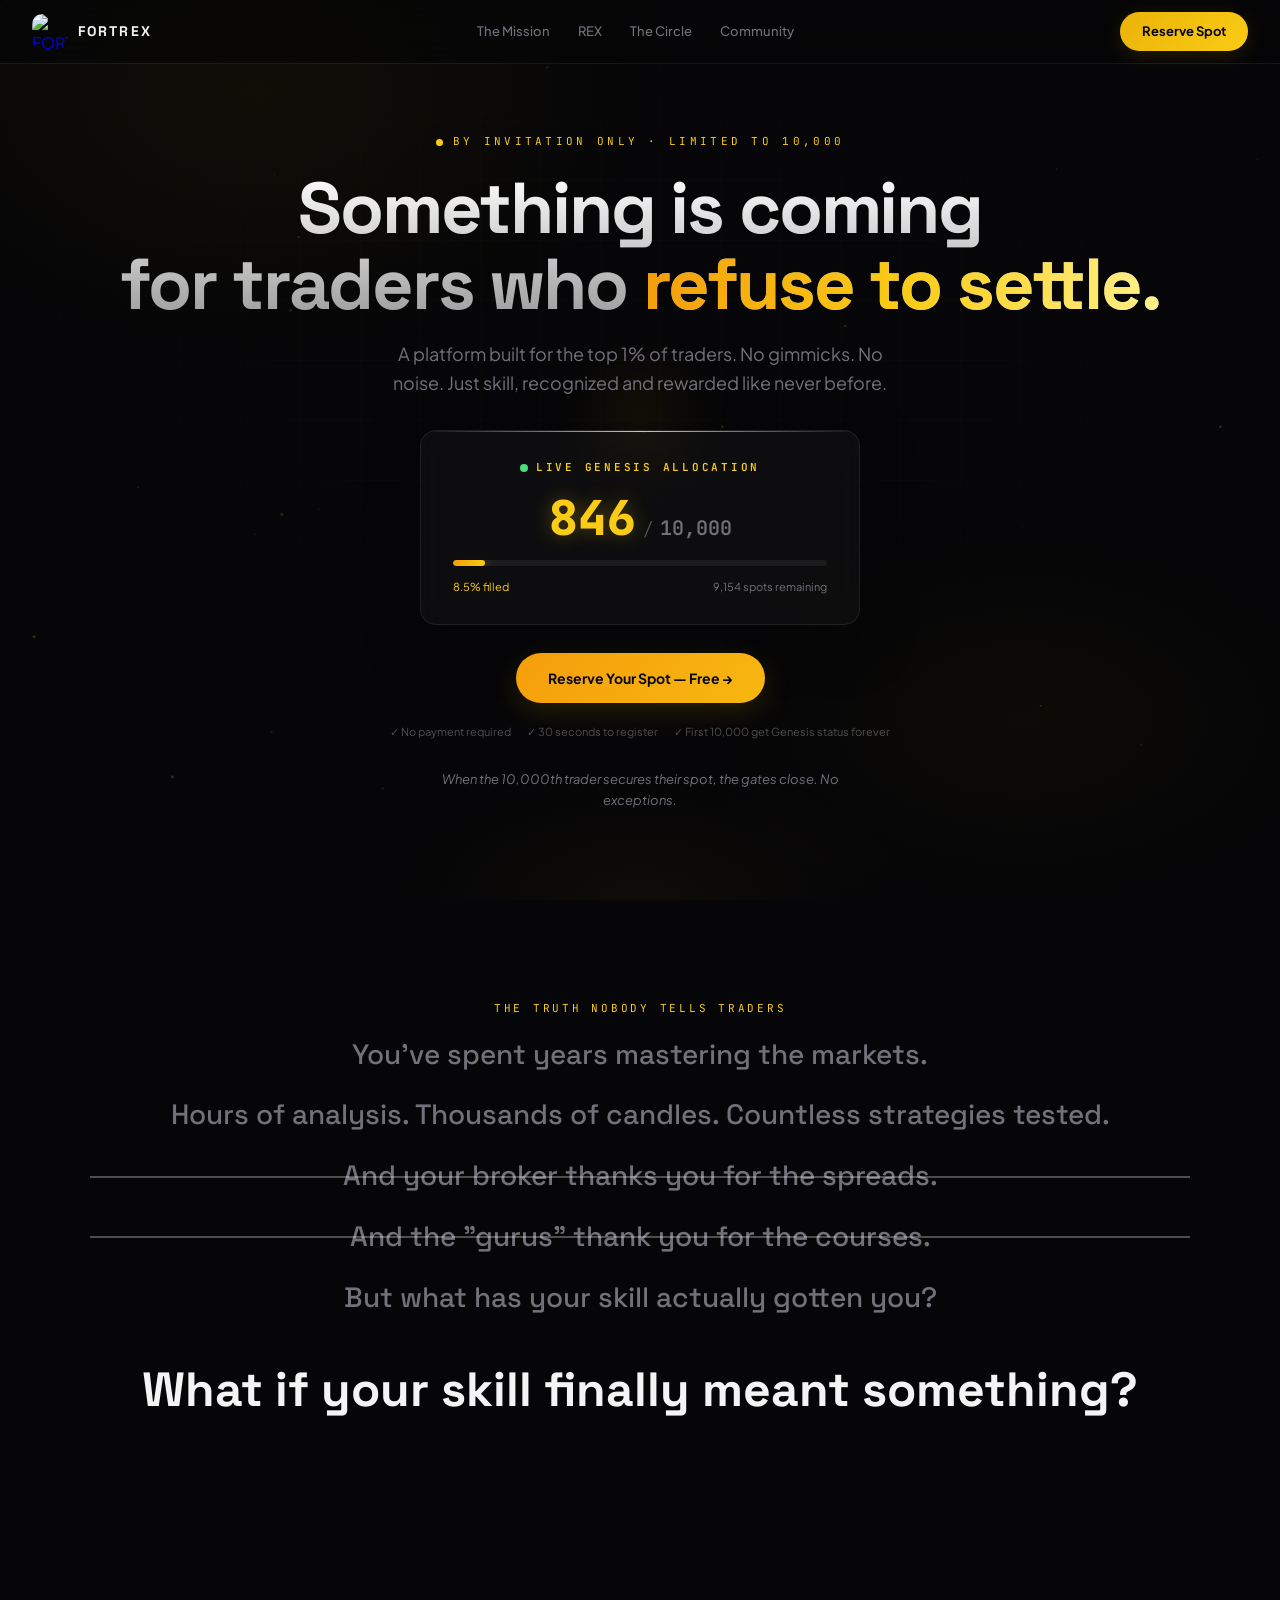
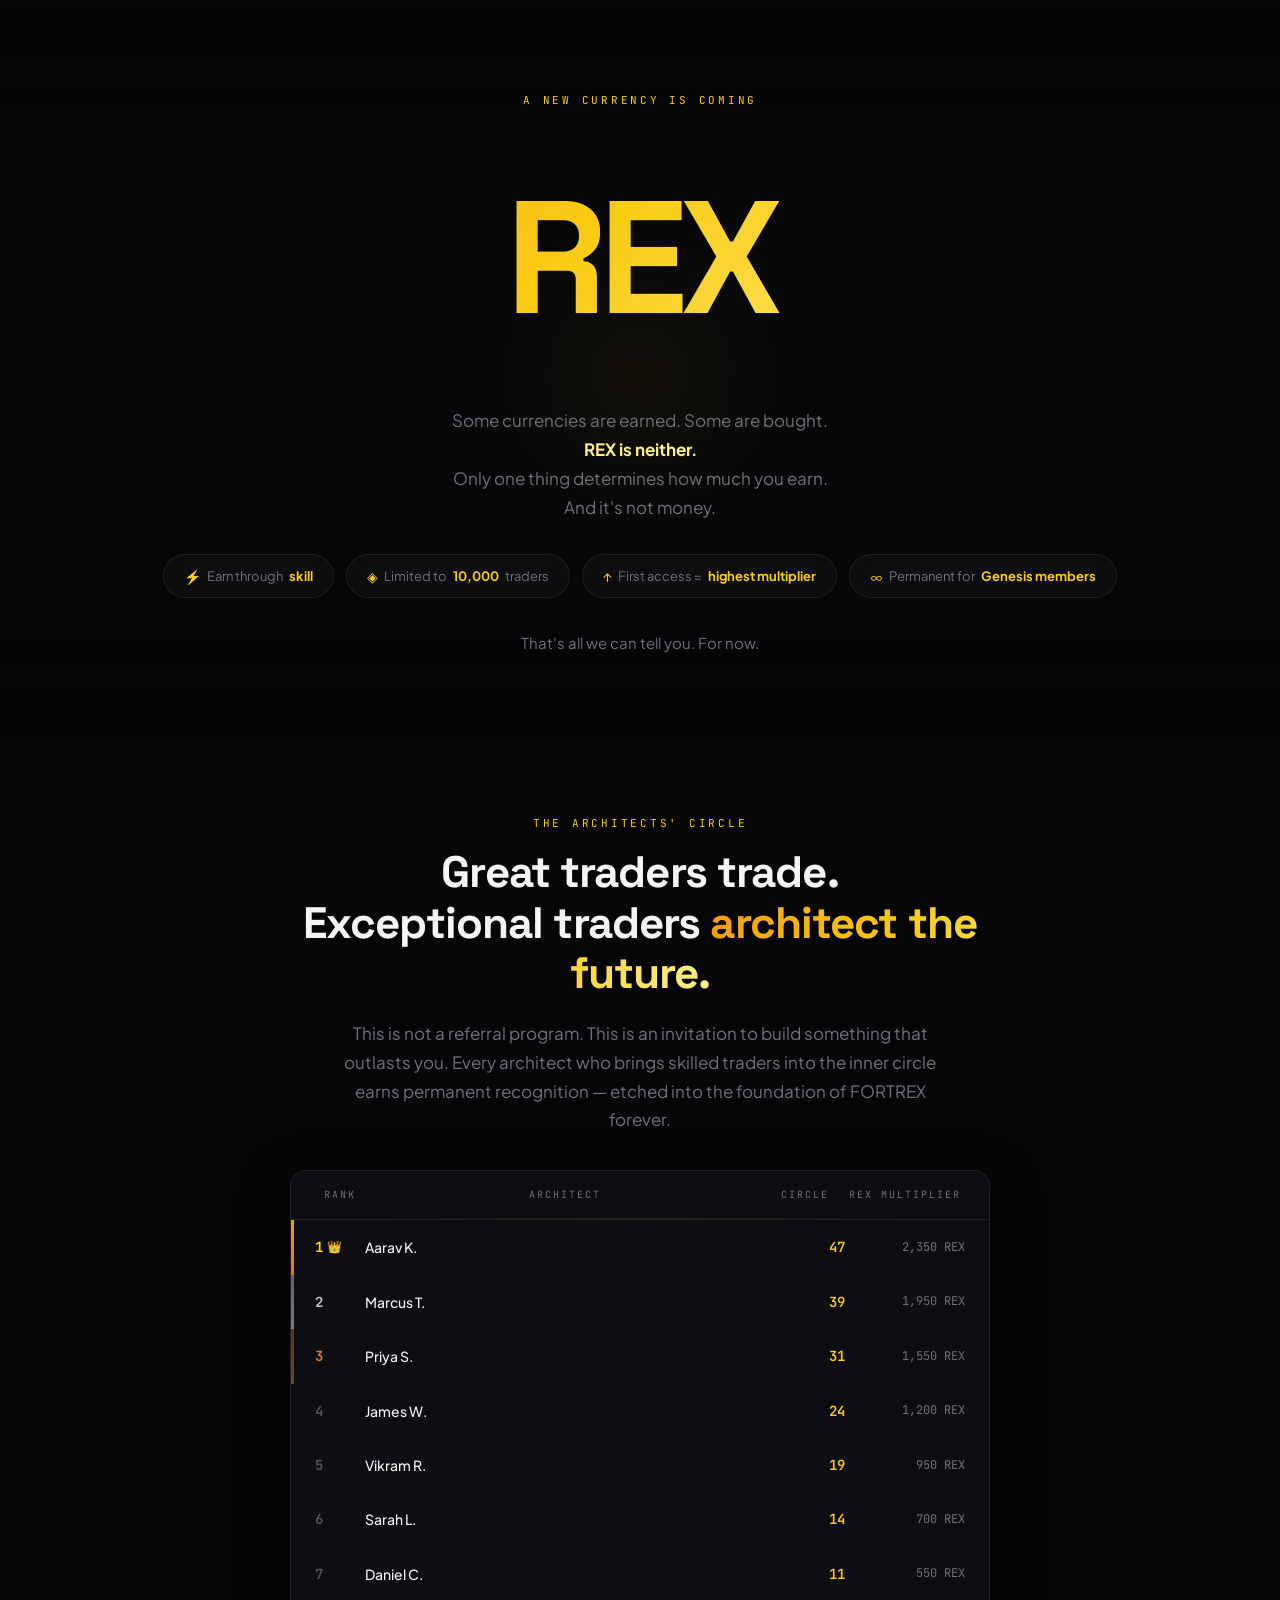
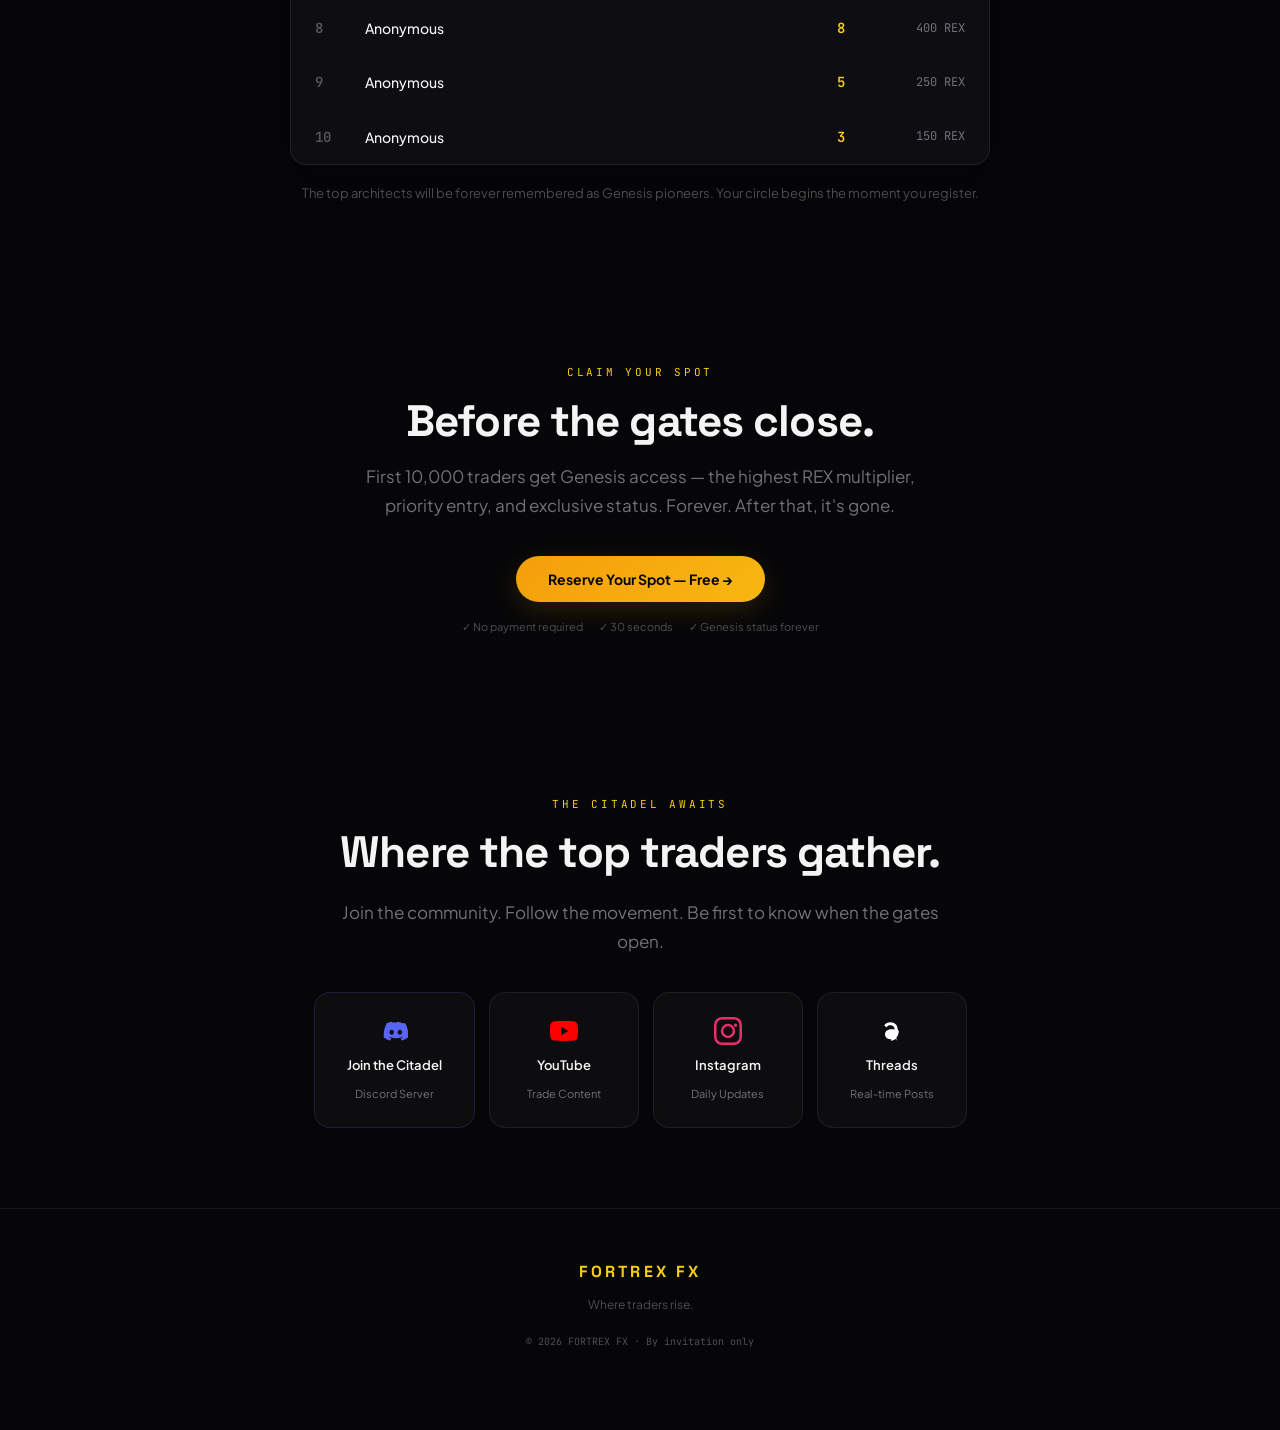
==== index.html @ 59781d53 "3-State Registration Modal: Entry → Verification → Genesis Pass STATE 1 — SEAMLESS ENTRY MODAL: - Gl" ====
<!DOCTYPE html>
<html lang="en">
<head>
<meta charset="UTF-8">
<meta name="viewport" content="width=device-width, initial-scale=1.0">
<title>FORTREX FX — Something is coming for traders.</title>
<meta name="description" content="Only the first 10,000 will enter. Reserve your spot before the gates close.">
<meta property="og:title" content="FORTREX FX — Where Traders Rise">
<meta property="og:description" content="Something is coming for traders who refuse to settle. Reserve your spot before the gates close.">
<meta property="og:type" content="website">
<meta name="robots" content="index, follow">
<link rel="icon" href="https://base44.app/api/apps/6a73016f9b626430a0d26f88/files/mp/public/6a73016f9b626430a0d26f88/78f5d4bc5_fortrex-icon-96.png">
<link rel="preconnect" href="https://fonts.googleapis.com">
<link rel="preconnect" href="https://fonts.gstatic.com" crossorigin>
<link href="https://fonts.googleapis.com/css2?family=Space+Grotesk:wght@400;500;600;700&family=Plus+Jakarta+Sans:wght@300;400;500;600;700;800&family=JetBrains+Mono:wght@400;500;700&display=swap" rel="stylesheet">
<link rel="stylesheet" href="https://cdn.jsdelivr.net/npm/intl-tel-input@23.8.6/build/css/intlTelInput.css">
<script src="https://cdn.tailwindcss.com"></script>
<script>
tailwind.config = {
  theme: {
    extend: {
      colors: {
        obsidian: { 950: '#060608', 900: '#09090B', 800: '#0C0C0F', 700: '#141418' },
        gold: { DEFAULT: '#EAB308', light: '#FACC15', deep: '#F59E0B', pale: '#FEF08A', dim: 'rgba(234,179,8,0.15)' },
        glass: { surface: 'rgba(255,255,255,0.03)', border: 'rgba(255,255,255,0.08)' },
        muted: { DEFAULT: '#71717A' },
      },
      fontFamily: {
        display: ['Space Grotesk', 'sans-serif'],
        body: ['Plus Jakarta Sans', 'sans-serif'],
        mono: ['JetBrains Mono', 'monospace'],
      },
      transitionTimingFunction: { 'spring': 'cubic-bezier(0.16, 1, 0.3, 1)' },
    }
  }
}
</script>
<link rel="stylesheet" href="css/style.css">
</head>
<body class="bg-obsidian-950 text-zinc-100 font-body antialiased overflow-x-hidden">

<!-- AMBIENT BACKGROUND -->
<div class="bg-mesh"></div>
<div class="bg-radial-glow"></div>
<canvas id="particle-canvas" class="particle-canvas"></canvas>

<!-- NAVIGATION -->
<nav class="nav-bar" id="nav">
  <a href="#top" class="nav-brand" id="logo-click">
    <div class="logo-flip"><div class="logo-flip-inner">
      <div class="logo-face logo-face-front"><img src="https://base44.app/api/apps/6a73016f9b626430a0d26f88/files/mp/public/6a73016f9b626430a0d26f88/78f5d4bc5_fortrex-icon-96.png" alt="FORTREX"></div>
      <div class="logo-face logo-face-back"><span>FX</span></div>
    </div></div>
    <span class="nav-brand-text">FORTREX</span>
    <div class="logo-click-glow" id="logo-click-glow"></div>
  </a>
  <div class="nav-links-wrap">
    <a href="#about" class="nav-link">The Mission</a>
    <a href="#rex" class="nav-link">REX</a>
    <a href="#leaderboard" class="nav-link">The Circle</a>
    <a href="#community" class="nav-link">Community</a>
  </div>
  <div class="nav-cta" id="nav-cta"><a href="javascript:void(0)" class="nav-cta-btn" id="nav-cta-btn" onclick="openRegModal()">Reserve Spot</a></div>
</nav>

<main id="top">

  <!-- HERO SECTION -->
  <section class="hero-section">
    <div class="hero-logo-glow"></div>
    <div class="hero-eyebrow"><span class="live-dot"></span> By Invitation Only · Limited to 10,000</div>
    <h1 class="hero-headline">Something is coming<br>for traders who <span class="gold-shimmer-text">refuse to settle.</span></h1>
    <p class="hero-sub">A platform built for the top 1% of traders. No gimmicks. No noise. Just skill, recognized and rewarded like never before.</p>

    <!-- LIVE REGISTRATION BOARD -->
    <div class="live-reg-board" id="live-reg-board">
      <div class="live-reg-header"><span class="live-reg-dot"></span><span class="live-reg-label">Live Genesis Allocation</span></div>
      <div class="live-reg-numbers">
        <span class="live-reg-count" id="live-reg-count">0</span>
        <span class="live-reg-divider">/</span>
        <span class="live-reg-total">10,000</span>
      </div>
      <div class="live-reg-bar-wrap"><div class="live-reg-bar" id="live-reg-bar" style="width:0%"></div></div>
      <div class="live-reg-meta">
        <span class="gold-text" id="live-reg-pct">0.0% filled</span>
        <span id="live-reg-spots">10,000 spots remaining</span>
      </div>
    </div>

    <!-- CTA ROWS -->
    <div class="hero-cta-row" id="hero-cta">
      <a href="javascript:void(0)" class="btn-gold-shimmer" id="hero-register-btn" onclick="openRegModal()">Reserve Your Spot — Free →</a>
    </div>
    <div class="hero-trust" id="hero-trust">
      <span>✓ No payment required</span>
      <span>✓ 30 seconds to register</span>
      <span>✓ First 10,000 get Genesis status forever</span>
    </div>

    <!-- REGISTERED STATE -->
    <div class="hero-registered" id="hero-registered" style="display:none;">
      <div class="genesis-badge">Genesis Member #<span id="hero-member-num">848</span> · LOCKED</div>
      <a href="profile.html" class="btn-gold-shimmer">View Your Profile →</a>
      <p class="hero-registered-text">We'll notify you when the gates open.</p>
    </div>

    <p class="hero-gate-notice">When the 10,000th trader secures their spot, the gates close. No exceptions.</p>
  </section>

  <!-- THE MISSION -->
  <section class="question-section" id="about">
    <div class="container">
      <div class="section-label reveal">The Truth Nobody Tells Traders</div>
      <p class="question-line" data-delay="0">You've spent years mastering the markets.</p>
      <p class="question-line" data-delay="200">Hours of analysis. Thousands of candles. Countless strategies tested.</p>
      <p class="question-line strike" data-delay="400">And your broker thanks you for the spreads.</p>
      <p class="question-line strike" data-delay="600">And the "gurus" thank you for the courses.</p>
      <p class="question-line" data-delay="800">But what has your skill actually gotten you?</p>
      <p class="question-final reveal" data-delay="1000">What if your skill finally meant something?</p>
      <p class="question-regret reveal" data-delay="1200">Every trader who came late to something big<br>wished they were first. Don't be late this time.</p>
    </div>
  </section>

  <!-- REX CURRENCY REVEAL -->
  <section class="rex-section" id="rex">
    <div class="rex-dust-container" id="rex-dust"></div>
    <div class="rex-aura"></div>
    <div class="container">
      <div class="section-label reveal">A New Currency is Coming</div>
      <div class="rex-glyph-wrap"><div class="rex-glyph reveal" id="rex-text">REX</div></div>
      <p class="section-text reveal" style="margin:0 auto 32px;text-align:center;">
        Some currencies are earned. Some are bought.<br>
        <strong style="color:var(--gold-pale);">REX is neither.</strong><br>
        Only one thing determines how much you earn.<br>
        And it's not money.
      </p>
      <div class="reveal rex-pills-anim" style="margin-top:24px" id="rex-pills">
        <span class="rex-pill"><span class="rex-pill-icon">⚡</span> Earn through <strong>skill</strong></span>
        <span class="rex-pill"><span class="rex-pill-icon">◈</span> Limited to <strong>10,000</strong> traders</span>
        <span class="rex-pill"><span class="rex-pill-icon">↑</span> First access = <strong>highest multiplier</strong></span>
        <span class="rex-pill"><span class="rex-pill-icon">∞</span> Permanent for <strong>Genesis members</strong></span>
      </div>
      <p class="section-text reveal" style="margin:32px auto 0;text-align:center;font-size:15px;">That's all we can tell you. For now.</p>
    </div>
  </section>

  <!-- ARCHITECTS' CIRCLE LEADERBOARD -->
  <section class="leaderboard-section" id="leaderboard">
    <div class="container">
      <div class="section-label reveal">The Architects' Circle</div>
      <h2 class="section-heading reveal" style="margin:0 auto 20px;text-align:center;">
        Great traders trade.<br>Exceptional traders <span class="gold-shimmer-text">architect the future.</span>
      </h2>
      <p class="section-text reveal" style="margin:0 auto;text-align:center;">
        This is not a referral program. This is an invitation to build something that outlasts you.
        Every architect who brings skilled traders into the inner circle earns permanent recognition —
        etched into the foundation of FORTREX forever.
      </p>

      <div class="leaderboard reveal">
        <div class="leaderboard-header">
          <span>Rank</span><span>Architect</span><span>Circle</span><span class="col-reward">REX Multiplier</span>
        </div>
        <div id="leaderboard-rows"></div>
      </div>

      <p class="leaderboard-note reveal">
        The top architects will be forever remembered as Genesis pioneers.
        Your circle begins the moment you register.
      </p>
    </div>
  </section>

  <!-- REGISTRATION -->
  <section class="register-section" id="register">
    <div class="container">
      <div class="section-label reveal">Claim Your Spot</div>
      <h2 class="section-heading reveal" style="margin:0 auto 16px;text-align:center;">Before the gates close.</h2>
      <p class="section-text reveal" style="margin:0 auto;text-align:center;">
        First 10,000 traders get Genesis access — the highest REX multiplier, priority entry, and exclusive status. Forever. After that, it's gone.
      </p>
      <div class="reveal" style="text-align:center;margin-top:36px">
        <button class="btn-gold-shimmer" onclick="openRegModal()" style="border:none;font-family:inherit;cursor:pointer">Reserve Your Spot — Free →</button>
        <p class="hero-trust" style="margin-top:16px"><span>✓ No payment required</span><span>✓ 30 seconds</span><span>✓ Genesis status forever</span></p>
      </div>

      <!-- HIDDEN FORM (for modal submission) -->
      <div style="display:none" id="register-card">
        <form id="register-form">
          <div style="position:absolute;left:-9999px;top:-9999px;width:1px;height:1px;overflow:hidden" aria-hidden="true">
            <label>Website (leave empty)</label><input type="text" name="website" tabindex="-1" autocomplete="off" value="">
          </div>
          <input type="text" id="name" name="name" placeholder="Your name">
          <input type="email" id="email" name="email" placeholder="you@example.com">
          <input type="tel" id="phone" name="phone" placeholder="Mobile number">
          <div class="form-error" id="form-error"></div>
          <button type="submit" class="btn-submit" id="submit-btn">Reserve My Spot →</button>
        </form>
      </div>

      <!-- SUCCESS → COMMUNITY -->
      <div class="register-card community-card reveal" id="success-card" style="display:none;">
        <div class="success-glow-burst"></div>
        <div class="success-check"><svg viewBox="0 0 52 52" width="52" height="52"><circle cx="26" cy="26" r="24" fill="none" stroke="#FACC15" stroke-width="2" class="success-circle-anim"/><path d="M16 26 L23 33 L37 18" fill="none" stroke="#FACC15" stroke-width="3" stroke-linecap="round" stroke-linejoin="round" class="success-check-anim"/></svg></div>
        <h3 style="text-align:center">You're in. Welcome to Genesis.</h3>
        <p style="text-align:center">Your spot is secured. You're now part of the first 10,000.<br>The gates will open soon.</p>
        <div class="community-welcome">
          <div class="community-welcome-glow"></div>
          <div class="community-welcome-text">Stay connected. The movement is just beginning.</div>
          <div class="community-welcome-sub">Join our inner circle. Be the first to know when the gates open.</div>
          <div class="community-social-grid">
            <a href="https://discord.gg/propchampions" target="_blank" class="community-social-card discord-anim" style="--delay:0">
              <div class="community-social-icon"><svg viewBox="0 0 24 24" width="24" height="24" fill="none"><path d="M19.27 5.33C17.94 4.71 16.5 4.26 15 4a.09.09 0 0 0-.07.03c-.18.25-.34.52-.46.79a13.1 13.1 0 0 0-3.94 0c-.12-.27-.28-.54-.46-.79a.09.09 0 0 0-.07-.03c-1.5.26-2.94.71-4.27 1.33a.08.08 0 0 0-.04.03C3.58 9.48 2.97 13.5 3.27 17.48a.1.1 0 0 0 .04.07c1.8 1.32 3.54 2.12 5.25 2.65a.09.09 0 0 0 .1-.03c.4-.55.76-1.13 1.07-1.74a.08.08 0 0 0-.05-.12c-.57-.22-1.11-.48-1.64-.79a.08.08 0 0 1-.01-.13l.33-.26a.08.08 0 0 1 .08-.01c3.44 1.57 7.15 1.57 10.55 0a.08.08 0 0 1 .08.01l.33.26a.08.08 0 0 1-.01.13c-.53.31-1.07.57-1.64.79a.08.08 0 0 0-.04.12c.32.61.68 1.19 1.07 1.74a.09.09 0 0 0 .1.03c1.72-.53 3.46-1.33 5.26-2.65a.1.1 0 0 0 .04-.07c.36-4.61-.59-8.6-2.52-12.12a.07.07 0 0 0-.04-.03zM10.02 15.12c-1.04 0-1.9-.95-1.9-2.12s.84-2.12 1.9-2.12c1.07 0 1.92.96 1.9 2.12 0 1.17-.84 2.12-1.9 2.12zm7.02 0c-1.04 0-1.9-.95-1.9-2.12s.84-2.12 1.9-2.12c1.07 0 1.92.96 1.9 2.12 0 1.17-.83 2.12-1.9 2.12z" fill="#5865F2"/></svg></div>
              <div class="community-social-name">Join the Citadel</div>
              <div class="community-social-desc">Discord Server</div>
              <div class="community-social-arrow">→</div>
            </a>
            <a href="https://youtube.com" target="_blank" class="community-social-card yt-anim" style="--delay:1">
              <div class="community-social-icon"><svg viewBox="0 0 24 24" width="24" height="24" fill="none"><path d="M23.5 6.2a3 3 0 0 0-2.1-2.1C19.5 3.5 12 3.5 12 3.5s-7.5 0-9.4.6a3 3 0 0 0-2.1 2.1A31 31 0 0 0 0 12a31 31 0 0 0 .5 5.8 3 3 0 0 0 2.1 2.1c1.9.6 9.4.6 9.4.6s7.5 0 9.4-.6a3 3 0 0 0 2.1-2.1A31 31 0 0 0 24 12a31 31 0 0 0-.5-5.8zM9.6 15.6V8.4l6.2 3.6-6.2 3.6z" fill="#FF0000"/></svg></div>
              <div class="community-social-name">YouTube</div>
              <div class="community-social-desc">Trade Content</div>
              <div class="community-social-arrow">→</div>
            </a>
            <a href="https://instagram.com" target="_blank" class="community-social-card insta-anim" style="--delay:2">
              <div class="community-social-icon"><svg viewBox="0 0 24 24" width="24" height="24" fill="none"><path d="M12 2.16c3.2 0 3.58.01 4.85.07 1.17.05 1.8.25 2.23.41.56.22.96.48 1.38.9.42.42.68.82.9 1.38.16.42.36 1.06.41 2.23.06 1.27.07 1.65.07 4.85s-.01 3.58-.07 4.85c-.05 1.17-.25 1.8-.41 2.23-.22.56-.48.96-.9 1.38-.42.42-.82.68-1.38.9-.42.16-1.06.36-2.23.41-1.27.06-1.65.07-4.85.07s-3.58-.01-4.85-.07c-1.17-.05-1.8-.25-2.23-.41a3.7 3.7 0 0 1-1.38-.9 3.7 3.7 0 0 1-.9-1.38c-.16-.42-.36-1.06-.41-2.23-.06-1.27-.07-1.65-.07-4.85s.01-3.58.07-4.85c.05-1.17.25-1.8.41-2.23.22-.56.48-.96.9-1.38.42-.42.82-.68 1.38-.9.42-.16 1.06-.36 2.23-.41 1.27-.06 1.65-.07 4.85-.07M12 0C8.74 0 8.33.01 7.05.07 5.78.13 4.9.33 4.14.63c-.79.31-1.46.72-2.13 1.39C1.34 2.69.93 3.36.63 4.14.33 4.9.13 5.78.07 7.05.01 8.33 0 8.74 0 12s.01 3.67.07 4.95c.06 1.27.26 2.15.56 2.91.31.79.72 1.46 1.39 2.13.67.67 1.34 1.08 2.13 1.39.76.3 1.64.5 2.91.56C8.33 23.99 8.74 24 12 24s3.67-.01 4.95-.07c1.27-.06 2.15-.26 2.91-.56.79-.31 1.46-.72 2.13-1.39.67-.67 1.08-1.34 1.39-2.13.3-.76.5-1.64.56-2.91.06-1.28.07-1.69.07-4.95s-.01-3.67-.07-4.95c-.06-1.27-.26-2.15-.56-2.91-.31-.79-.72-1.46-1.39-2.13C21.31 1.34 20.64.93 19.86.63c-.76-.3-1.64-.5-2.91-.56C15.67.01 15.26 0 12 0zm0 5.84A6.16 6.16 0 1 0 18.16 12 6.16 6.16 0 0 0 12 5.84zm0 10.16A4 4 0 1 1 16 12a4 4 0 0 1-4 4zm6.41-10.41a1.44 1.44 0 1 0 1.44 1.44 1.44 1.44 0 0 0-1.44-1.44z" fill="#E1306C"/></svg></div>
              <div class="community-social-name">Instagram</div>
              <div class="community-social-desc">Daily Updates</div>
              <div class="community-social-arrow">→</div>
            </a>
            <a href="https://threads.net" target="_blank" class="community-social-card threads-anim" style="--delay:3">
              <div class="community-social-icon"><svg viewBox="0 0 24 24" width="24" height="24" fill="none"><path d="M17.3 11.2c-.1-.05-.2-.1-.3-.14-.2-4.2-2.5-6.6-6.4-6.6-2.3 0-4.1 1-5.3 2.8l2.1 1.5c.9-1.3 2.1-1.6 3.2-1.6 1.3 0 2.3.5 3 1.4.4.6.6 1.3.7 2.2-.9-.2-1.8-.3-2.9-.3-3.4 0-5.5 2-5.4 4.5.1 1.3.7 2.4 1.7 3.2 1 .7 2.2 1.1 3.5 1 .1.7.1 1.2.1 1.2s2.5-.3 4-2c.3 2 .3 2 .3 2s.4-1 .2-2.8c1.1-1.3 1.9-3.1 2-5.4z" fill="#fff"/></svg></div>
              <div class="community-social-name">Threads</div>
              <div class="community-social-desc">Real-time Posts</div>
              <div class="community-social-arrow">→</div>
            </a>
          </div>
          <a href="profile.html" class="btn-ghost" style="margin-top:24px;display:inline-flex">Explore Your Profile →</a>
        </div>
      </div>

      <!-- ALREADY REGISTERED -->
      <div class="register-card reveal" id="already-registered" style="display:none;">
        <div class="already-icon">✓</div>
        <h3 style="text-align:center">You're already in.</h3>
        <p style="text-align:center">You're Genesis Member #<span id="already-member-num">848</span>.<br>Your spot is secured. The gates will open soon.</p>
        <div class="community-welcome" style="margin-top:24px">
          <div class="community-welcome-text">Stay connected. You're part of the inner circle now.</div>
          <div class="community-social-grid" style="margin-top:16px">
            <a href="https://discord.gg/propchampions" target="_blank" class="community-social-card discord-anim" style="--delay:0"><div class="community-social-name">Join the Citadel</div><div class="community-social-arrow">→</div></a>
            <a href="https://youtube.com" target="_blank" class="community-social-card yt-anim" style="--delay:1"><div class="community-social-name">YouTube</div><div class="community-social-arrow">→</div></a>
            <a href="https://instagram.com" target="_blank" class="community-social-card insta-anim" style="--delay:2"><div class="community-social-name">Instagram</div><div class="community-social-arrow">→</div></a>
          </div>
        </div>
        <a href="profile.html" class="btn-gold-shimmer" style="margin-top:24px">View Your Profile →</a>
      </div>
    </div>
  </section>

  <!-- CITADEL COMMUNITY -->
  <section class="community-section" id="community">
    <div class="container">
      <div class="section-label reveal">The Citadel Awaits</div>
      <h2 class="section-heading reveal" style="margin:0 auto 20px;text-align:center">Where the top traders gather.</h2>
      <p class="section-text reveal" style="margin:0 auto;text-align:center">Join the community. Follow the movement. Be first to know when the gates open.</p>
      <div class="social-row reveal">
        <a href="https://discord.gg/propchampions" target="_blank" class="social-card discord-card">
          <svg viewBox="0 0 24 24" fill="none" width="28" height="28"><path d="M19.27 5.33C17.94 4.71 16.5 4.26 15 4a.09.09 0 0 0-.07.03c-.18.25-.34.52-.46.79a13.1 13.1 0 0 0-3.94 0c-.12-.27-.28-.54-.46-.79a.09.09 0 0 0-.07-.03c-1.5.26-2.94.71-4.27 1.33a.08.08 0 0 0-.04.03C3.58 9.48 2.97 13.5 3.27 17.48a.1.1 0 0 0 .04.07c1.8 1.32 3.54 2.12 5.25 2.65a.09.09 0 0 0 .1-.03c.4-.55.76-1.13 1.07-1.74a.08.08 0 0 0-.05-.12c-.57-.22-1.11-.48-1.64-.79a.08.08 0 0 1-.01-.13l.33-.26a.08.08 0 0 1 .08-.01c3.44 1.57 7.15 1.57 10.55 0a.08.08 0 0 1 .08.01l.33.26a.08.08 0 0 1-.01.13c-.53.31-1.07.57-1.64.79a.08.08 0 0 0-.04.12c.32.61.68 1.19 1.07 1.74a.09.09 0 0 0 .1.03c1.72-.53 3.46-1.33 5.26-2.65a.1.1 0 0 0 .04-.07c.36-4.61-.59-8.6-2.52-12.12a.07.07 0 0 0-.04-.03zM10.02 15.12c-1.04 0-1.9-.95-1.9-2.12s.84-2.12 1.9-2.12c1.07 0 1.92.96 1.9 2.12 0 1.17-.84 2.12-1.9 2.12zm7.02 0c-1.04 0-1.9-.95-1.9-2.12s.84-2.12 1.9-2.12c1.07 0 1.92.96 1.9 2.12 0 1.17-.83 2.12-1.9 2.12z" fill="#5865F2"/></svg>
          <span>Join the Citadel</span><small>Discord Server</small>
        </a>
        <a href="https://youtube.com" target="_blank" class="social-card yt-card">
          <svg viewBox="0 0 24 24" fill="none" width="28" height="28"><path d="M23.5 6.2a3 3 0 0 0-2.1-2.1C19.5 3.5 12 3.5 12 3.5s-7.5 0-9.4.6a3 3 0 0 0-2.1 2.1A31 31 0 0 0 0 12a31 31 0 0 0 .5 5.8 3 3 0 0 0 2.1 2.1c1.9.6 9.4.6 9.4.6s7.5 0 9.4-.6a3 3 0 0 0 2.1-2.1A31 31 0 0 0 24 12a31 31 0 0 0-.5-5.8zM9.6 15.6V8.4l6.2 3.6-6.2 3.6z" fill="#FF0000"/></svg>
          <span>YouTube</span><small>Trade Content</small>
        </a>
        <a href="https://instagram.com" target="_blank" class="social-card insta-card">
          <svg viewBox="0 0 24 24" fill="none" width="28" height="28"><path d="M12 2.16c3.2 0 3.58.01 4.85.07 1.17.05 1.8.25 2.23.41.56.22.96.48 1.38.9.42.42.68.82.9 1.38.16.42.36 1.06.41 2.23.06 1.27.07 1.65.07 4.85s-.01 3.58-.07 4.85c-.05 1.17-.25 1.8-.41 2.23-.22.56-.48.96-.9 1.38-.42.42-.82.68-1.38.9-.42.16-1.06.36-2.23.41-1.27.06-1.65.07-4.85.07s-3.58-.01-4.85-.07c-1.17-.05-1.8-.25-2.23-.41a3.7 3.7 0 0 1-1.38-.9 3.7 3.7 0 0 1-.9-1.38c-.16-.42-.36-1.06-.41-2.23-.06-1.27-.07-1.65-.07-4.85s.01-3.58.07-4.85c.05-1.17.25-1.8.41-2.23.22-.56.48-.96.9-1.38.42-.42.82-.68 1.38-.9.42-.16 1.06-.36 2.23-.41 1.27-.06 1.65-.07 4.85-.07M12 0C8.74 0 8.33.01 7.05.07 5.78.13 4.9.33 4.14.63c-.79.31-1.46.72-2.13 1.39C1.34 2.69.93 3.36.63 4.14.33 4.9.13 5.78.07 7.05.01 8.33 0 8.74 0 12s.01 3.67.07 4.95c.06 1.27.26 2.15.56 2.91.31.79.72 1.46 1.39 2.13.67.67 1.34 1.08 2.13 1.39.76.3 1.64.5 2.91.56C8.33 23.99 8.74 24 12 24s3.67-.01 4.95-.07c1.27-.06 2.15-.26 2.91-.56.79-.31 1.46-.72 2.13-1.39.67-.67 1.08-1.34 1.39-2.13.3-.76.5-1.64.56-2.91.06-1.28.07-1.69.07-4.95s-.01-3.67-.07-4.95c-.06-1.27-.26-2.15-.56-2.91-.31-.79-.72-1.46-1.39-2.13C21.31 1.34 20.64.93 19.86.63c-.76-.3-1.64-.5-2.91-.56C15.67.01 15.26 0 12 0zm0 5.84A6.16 6.16 0 1 0 18.16 12 6.16 6.16 0 0 0 12 5.84zm0 10.16A4 4 0 1 1 16 12a4 4 0 0 1-4 4zm6.41-10.41a1.44 1.44 0 1 0 1.44 1.44 1.44 1.44 0 0 0-1.44-1.44z" fill="#E1306C"/></svg>
          <span>Instagram</span><small>Daily Updates</small>
        </a>
        <a href="https://threads.net" target="_blank" class="social-card threads-card">
          <svg viewBox="0 0 24 24" fill="none" width="28" height="28"><path d="M17.3 11.2c-.1-.05-.2-.1-.3-.14-.2-4.2-2.5-6.6-6.4-6.6-2.3 0-4.1 1-5.3 2.8l2.1 1.5c.9-1.3 2.1-1.6 3.2-1.6 1.3 0 2.3.5 3 1.4.4.6.6 1.3.7 2.2-.9-.2-1.8-.3-2.9-.3-3.4 0-5.5 2-5.4 4.5.1 1.3.7 2.4 1.7 3.2 1 .7 2.2 1.1 3.5 1 .1.7.1 1.2.1 1.2s2.5-.3 4-2c.3 2 .3 2 .3 2s.4-1 .2-2.8c1.1-1.3 1.9-3.1 2-5.4z" fill="#fff"/></svg>
          <span>Threads</span><small>Real-time Posts</small>
        </a>
      </div>
    </div>
  </section>

<!-- REGISTRATION MODAL — 3-State Flow -->
<div class="reg-modal-overlay" id="reg-modal">
  <div class="reg-modal-backdrop" onclick="closeRegModal()"></div>
  <div class="reg-modal-container">

    <!-- STATE 1: SEAMLESS ENTRY -->
    <div class="reg-modal-state active" id="reg-state-entry">
      <button class="reg-modal-close" onclick="closeRegModal()">✕</button>
      <div class="reg-modal-glow"></div>
      <div class="reg-allocation-badge">
        <span class="reg-allocation-dot"></span>
        <span class="reg-allocation-text">Genesis Allocation Live</span>
        <span class="reg-allocation-spots" id="modal-spots-remaining">9,153 spots remaining</span>
      </div>
      <div class="reg-modal-brand">
        <div class="logo-flip" style="width:48px;height:48px"><div class="logo-flip-inner">
          <div class="logo-face logo-face-front"><img src="https://base44.app/api/apps/6a73016f9b626430a0d26f88/files/mp/public/6a73016f9b626430a0d26f88/78f5d4bc5_fortrex-icon-96.png" alt="FORTREX"></div>
          <div class="logo-face logo-face-back"><span>FX</span></div>
        </div></div>
        <span class="reg-modal-brand-text">FORTREX FX</span>
      </div>
      <h2 class="reg-modal-title">Reserve Your Genesis Spot</h2>
      <p class="reg-modal-sub">You're 30 seconds away from permanent Genesis status. No payment. No commitment.</p>
      <div class="reg-modal-form">
        <div class="reg-input-group">
          <label>Full Name</label>
          <input type="text" id="modal-name" placeholder="Your name" autocomplete="name">
        </div>
        <div class="reg-input-group">
          <label>Email Address</label>
          <input type="email" id="modal-email" placeholder="you@example.com" autocomplete="email">
        </div>
        <div class="reg-input-group">
          <label>Phone Number</label>
          <input type="tel" id="modal-phone" placeholder="Mobile number" autocomplete="tel">
        </div>
        <div class="reg-form-error" id="modal-form-error"></div>
        <button class="btn-gold-shimmer reg-submit-btn" id="modal-submit-btn" onclick="submitRegModal(event)">
          <span>Claim My Genesis Spot →</span>
        </button>
        <div class="reg-form-trust">🔒 Your data is safe. We never spam. Unsubscribe anytime.</div>
      </div>
    </div>

    <!-- STATE 2: SMART VERIFICATION -->
    <div class="reg-modal-state" id="reg-state-verify">
      <div class="reg-verify-spinner">
        <div class="reg-spinner-ring"></div>
        <div class="reg-spinner-ring reg-spinner-ring-2"></div>
        <div class="reg-spinner-core"></div>
      </div>
      <div class="reg-verify-terminal" id="verify-terminal">
        <div class="reg-terminal-line" data-delay="0"><span class="reg-terminal-check">✓</span> Verifying spot in pool<span class="reg-terminal-dots">...</span></div>
        <div class="reg-terminal-line" data-delay="300"><span class="reg-terminal-check">✓</span> Assigning Genesis Member ID<span class="reg-terminal-dots">...</span></div>
        <div class="reg-terminal-line" data-delay="600"><span class="reg-terminal-check">✓</span> Multiplier locked<span class="reg-terminal-dots">...</span></div>
      </div>
    </div>

    <!-- STATE 3: GENESIS PASS REVEAL -->
    <div class="reg-modal-state" id="reg-state-pass">
      <button class="reg-modal-close" onclick="closeRegModal()">✕</button>
      <div class="reg-pass-glow-burst"></div>

      <!-- HOLOGRAPHIC PASS -->
      <div class="genesis-pass">
        <div class="genesis-pass-shimmer"></div>
        <div class="genesis-pass-header">
          <div class="genesis-pass-brand">
            <div class="logo-flip" style="width:32px;height:32px"><div class="logo-flip-inner">
              <div class="logo-face logo-face-front"><img src="https://base44.app/api/apps/6a73016f9b626430a0d26f88/files/mp/public/6a73016f9b626430a0d26f88/78f5d4bc5_fortrex-icon-96.png" alt="FORTREX"></div>
            </div></div>
            <span>FORTREX FX</span>
          </div>
          <div class="genesis-pass-type">GENESIS PASS</div>
        </div>
        <div class="genesis-pass-body">
          <div class="genesis-pass-id">
            <div class="genesis-pass-id-label">MEMBER ID</div>
            <div class="genesis-pass-id-value" id="pass-member-id">#0000848</div>
          </div>
          <div class="genesis-pass-status">
            <div class="genesis-pass-status-icon">✓</div>
            <div class="genesis-pass-status-text">
              <div class="genesis-pass-status-main">VERIFIED & LOCKED</div>
              <div class="genesis-pass-status-sub">Genesis allocation secured</div>
            </div>
          </div>
          <div class="genesis-pass-multiplier">
            <div class="genesis-pass-mult-label">REX MULTIPLIER</div>
            <div class="genesis-pass-mult-value">1.25<span>x</span></div>
            <div class="genesis-pass-mult-tier">Genesis Tier · Early Access</div>
          </div>
        </div>
        <div class="genesis-pass-footer">
          <div class="genesis-pass-footer-item"><span class="genesis-pass-footer-label">JOINED</span><span class="genesis-pass-footer-value" id="pass-joined-date">AUG 2026</span></div>
          <div class="genesis-pass-footer-item"><span class="genesis-pass-footer-label">STATUS</span><span class="genesis-pass-footer-value gold-text">PERMANENT</span></div>
        </div>
      </div>

      <!-- VIRAL GROWTH ENGINE -->
      <div class="reg-pass-viral">
        <div class="reg-viral-title">⚡ Boost Your Multiplier</div>
        <div class="reg-viral-desc">Invite traders to upgrade your tier. Every architect who joins your circle increases your REX earnings at launch.</div>
        <div class="reg-referral-row">
          <input type="text" class="reg-referral-input" id="pass-referral-link" readonly>
          <button class="reg-copy-btn" id="pass-copy-btn" onclick="copyReferralLink()">Copy Link</button>
        </div>
        <div class="reg-viral-actions">
          <a href="#" class="reg-share-btn reg-share-x" id="pass-share-x" target="_blank">
            <svg viewBox="0 0 24 24" width="16" height="16" fill="currentColor"><path d="M18.244 2.25h3.308l-7.227 8.26 8.502 11.24H16.17l-5.214-6.817L4.99 21.75H1.68l7.73-8.835L1.254 2.25H8.08l4.713 6.231zm-1.161 17.52h1.833L7.084 4.126H5.117z"/></svg>
            Share to X
          </a>
          <a href="https://discord.gg/propchampions" target="_blank" class="reg-share-btn reg-share-discord">
            <svg viewBox="0 0 24 24" width="16" height="16" fill="none"><path d="M19.27 5.33C17.94 4.71 16.5 4.26 15 4a.09.09 0 0 0-.07.03c-.18.25-.34.52-.46.79a13.1 13.1 0 0 0-3.94 0c-.12-.27-.28-.54-.46-.79a.09.09 0 0 0-.07-.03c-1.5.26-2.94.71-4.27 1.33a.08.08 0 0 0-.04.03C3.58 9.48 2.97 13.5 3.27 17.48a.1.1 0 0 0 .04.07c1.8 1.32 3.54 2.12 5.25 2.65a.09.09 0 0 0 .1-.03c.4-.55.76-1.13 1.07-1.74a.08.08 0 0 0-.05-.12c-.57-.22-1.11-.48-1.64-.79a.08.08 0 0 1-.01-.13l.33-.26a.08.08 0 0 1 .08-.01c3.44 1.57 7.15 1.57 10.55 0a.08.08 0 0 1 .08.01l.33.26a.08.08 0 0 1-.01.13c-.53.31-1.07.57-1.64.79a.08.08 0 0 0-.04.12c.32.61.68 1.19 1.07 1.74a.09.09 0 0 0 .1.03c1.72-.53 3.46-1.33 5.26-2.65a.1.1 0 0 0 .04-.07c.36-4.61-.59-8.6-2.52-12.12a.07.07 0 0 0-.04-.03zM10.02 15.12c-1.04 0-1.9-.95-1.9-2.12s.84-2.12 1.9-2.12c1.07 0 1.92.96 1.9 2.12 0 1.17-.84 2.12-1.9 2.12zm7.02 0c-1.04 0-1.9-.95-1.9-2.12s.84-2.12 1.9-2.12c1.07 0 1.92.96 1.9 2.12 0 1.17-.83 2.12-1.9 2.12z" fill="#5865F2"/></svg>
            Enter the Citadel
          </a>
        </div>
      </div>
    </div>

  </div>
</div>
</main>

<!-- STICKY MOBILE CTA -->
<div class="sticky-cta" id="sticky-cta">
  <div class="sticky-cta-info"><span class="sticky-spots" id="sticky-spots">10,000 spots left</span></div>
  <a href="javascript:void(0)" class="btn-gold-shimmer sticky-btn" id="sticky-btn" onclick="openRegModal()">Reserve Spot →</a>
</div>

<!-- FOOTER -->
<footer>
  <div class="footer-logo">FORTREX FX</div>
  <div class="footer-tagline">Where traders rise.</div>
  <div class="footer-copy">© 2026 FORTREX FX · By invitation only</div>
</footer>

<script src="https://cdn.jsdelivr.net/npm/intl-tel-input@23.8.6/build/js/intlTelInput.min.js"></script>
<script src="js/main.js"></script>
</body>
</html>
---- css/style.css ----
/* ===== FORTREX FX — WEB3 MASTERPIECE ===== */
:root {
  --obsidian-950:#060608; --obsidian-900:#09090B; --obsidian-800:#0C0C0F; --obsidian-700:#141418;
  --gold:#EAB308; --gold-light:#FACC15; --gold-deep:#F59E0B; --gold-pale:#FEF08A;
  --gold-dim:rgba(234,179,8,0.15); --gold-glow:rgba(234,179,8,0.25);
  --text:#F4F4F5; --text-muted:#71717A; --text-dim:rgba(244,244,245,0.3);
  --glass-surface:rgba(255,255,255,0.03); --glass-border:rgba(255,255,255,0.08);
  --glass-hover:rgba(255,255,255,0.05);
  --card-bg:rgba(12,12,15,0.7);
  --radius:16px; --max-width:1100px;
  --spring:cubic-bezier(0.16,1,0.3,1);
}
*{margin:0;padding:0;box-sizing:border-box}
html{scroll-behavior:smooth}
body{background:var(--obsidian-950);color:var(--text);font-family:'Plus Jakarta Sans',sans-serif;overflow-x:hidden;line-height:1.6;-webkit-font-smoothing:antialiased}

/* AMBIENT BACKGROUND */
.bg-mesh{position:fixed;inset:0;pointer-events:none;z-index:0;background-image:linear-gradient(rgba(234,179,8,0.02) 1px,transparent 1px),linear-gradient(90deg,rgba(234,179,8,0.02) 1px,transparent 1px);background-size:60px 60px;mask-image:radial-gradient(ellipse 80% 60% at 50% 40%,black 30%,transparent 80%);-webkit-mask-image:radial-gradient(ellipse 80% 60% at 50% 40%,black 30%,transparent 80%)}
.bg-radial-glow{position:fixed;inset:0;pointer-events:none;z-index:0;background:radial-gradient(ellipse 600px 400px at 20% 10%,rgba(234,179,8,0.05),transparent 70%),radial-gradient(ellipse 500px 300px at 80% 80%,rgba(234,179,8,0.03),transparent 70%),radial-gradient(ellipse 400px 200px at 50% 100%,rgba(245,158,11,0.04),transparent 70%)}
.particle-canvas{position:fixed;inset:0;pointer-events:none;z-index:1;opacity:0.5}

/* NAV */
.nav-bar{position:fixed;top:0;left:0;right:0;height:64px;z-index:1000;display:flex;align-items:center;justify-content:space-between;padding:0 32px;background:rgba(6,6,8,0.6);backdrop-filter:blur(20px);-webkit-backdrop-filter:blur(20px);border-bottom:1px solid var(--glass-border);transition:background 0.3s var(--spring)}
.nav-bar.scrolled{background:rgba(6,6,8,0.85)}
.nav-brand{display:flex;align-items:center;text-decoration:none;position:relative;gap:10px}
.logo-flip{perspective:600px;width:36px;height:36px;cursor:pointer}
.logo-flip-inner{width:100%;height:100%;position:relative;transform-style:preserve-3d;transition:transform 0.8s var(--spring);animation:logo-auto-flip 6s ease-in-out infinite}
.logo-flip:hover .logo-flip-inner{animation:none;transform:rotateY(180deg)}
@keyframes logo-auto-flip{0%,35%{transform:rotateY(0)}50%{transform:rotateY(180deg)}85%,100%{transform:rotateY(180deg)}}
.logo-face{position:absolute;inset:0;backface-visibility:hidden;-webkit-backface-visibility:hidden;border-radius:10px;display:flex;align-items:center;justify-content:center;overflow:hidden}
.logo-face img{width:100%;height:100%;object-fit:contain}
.logo-face-back{transform:rotateY(180deg);background:linear-gradient(135deg,var(--obsidian-800),var(--obsidian-700));border:1px solid var(--gold-dim);border-radius:10px}
.logo-face-back span{font-family:'Space Grotesk',sans-serif;font-size:14px;font-weight:700;color:var(--gold)}
.nav-brand-text{font-family:'Space Grotesk',sans-serif;font-size:14px;font-weight:700;letter-spacing:0.15em;color:var(--text);text-transform:uppercase}
.nav-links-wrap{display:flex;gap:28px}
.nav-link{color:var(--text-muted);text-decoration:none;font-size:13px;font-weight:500;transition:color 0.25s var(--spring)}
.nav-link:hover{color:var(--gold-light)}
.nav-cta-btn{background:linear-gradient(135deg,var(--gold),var(--gold-light));color:var(--obsidian-950);padding:9px 22px;border-radius:100px;font-size:13px;font-weight:700;text-decoration:none;transition:all 0.3s var(--spring);box-shadow:0 4px 20px var(--gold-dim);display:inline-flex;align-items:center;gap:6px}
.nav-cta-btn:hover{transform:translateY(-1px);box-shadow:0 6px 30px var(--gold-glow)}
.nav-cta-btn.discord-mode{background:rgba(88,101,242,0.15);color:#8181ff;border:1px solid rgba(88,101,242,0.3);box-shadow:0 4px 20px rgba(88,101,242,0.15)}
.nav-cta-btn.discord-mode:hover{background:rgba(88,101,242,0.25);box-shadow:0 6px 30px rgba(88,101,242,0.3)}

/* LOGO CLICK GLOW */
.logo-click-glow{position:absolute;inset:-20px;border-radius:50%;pointer-events:none;opacity:0}
.logo-click-glow.active{animation:logo-burst 1.2s ease-out forwards}
@keyframes logo-burst{0%{opacity:0;transform:scale(0.5);box-shadow:0 0 0 0 var(--gold-glow)}30%{opacity:1;transform:scale(1.2);box-shadow:0 0 40px 20px var(--gold-glow),0 0 80px 40px rgba(234,179,8,0.2)}100%{opacity:0;transform:scale(2);box-shadow:0 0 0 0 rgba(234,179,8,0)}}
.logo-click-glow.active::before{content:'';position:absolute;inset:0;border-radius:50%;border:2px solid var(--gold-light);animation:logo-ring 1.2s ease-out forwards}
@keyframes logo-ring{0%{transform:scale(0.3);opacity:1}100%{transform:scale(3);opacity:0}}

main{position:relative;z-index:2;padding-top:64px}
section{padding:80px 32px;position:relative}
.container{max-width:var(--max-width);margin:0 auto}

/* HERO */
.hero-section{min-height:calc(100vh - 64px);display:flex;flex-direction:column;align-items:center;justify-content:center;text-align:center;padding:60px 32px 80px}
.hero-logo-glow{position:absolute;top:30%;left:50%;transform:translateX(-50%);width:200px;height:200px;border-radius:50%;background:radial-gradient(circle,rgba(234,179,8,0.06),transparent 60%);pointer-events:none;animation:logo-glow-pulse 4s ease-in-out infinite;z-index:0}
@keyframes logo-glow-pulse{0%,100%{opacity:0.4;transform:translateX(-50%) scale(1)}50%{opacity:0.8;transform:translateX(-50%) scale(1.3)}}
.hero-eyebrow{font-family:'JetBrains Mono',monospace;font-size:11px;letter-spacing:0.3em;color:var(--gold-light);text-transform:uppercase;margin-bottom:20px;display:flex;align-items:center;gap:10px;position:relative;z-index:2}
.hero-headline{font-family:'Space Grotesk',sans-serif;font-size:clamp(36px,6vw,72px);font-weight:700;line-height:1.05;letter-spacing:-0.03em;margin-bottom:18px;background:linear-gradient(180deg,#FFFFFF 0%,rgba(255,255,255,0.6) 100%);-webkit-background-clip:text;-webkit-text-fill-color:transparent;background-clip:text;position:relative;z-index:2}
.gold-shimmer-text{background:linear-gradient(90deg,var(--gold-deep),var(--gold-light),var(--gold-pale),var(--gold-light),var(--gold-deep));background-size:200% auto;-webkit-background-clip:text;-webkit-text-fill-color:transparent;background-clip:text;animation:gold-shimmer 4s linear infinite}
@keyframes gold-shimmer{0%{background-position:0% center}100%{background-position:200% center}}
.hero-sub{font-size:clamp(14px,1.6vw,18px);color:var(--text-muted);max-width:500px;margin:0 auto 32px;line-height:1.6;position:relative;z-index:2}

/* LIVE REGISTRATION BOARD */
.live-reg-board{background:var(--glass-surface);border:1px solid var(--glass-border);border-radius:16px;padding:28px 32px;max-width:440px;width:100%;margin:0 auto 28px;backdrop-filter:blur(16px);-webkit-backdrop-filter:blur(16px);box-shadow:0 16px 50px rgba(6,6,8,0.5);position:relative;overflow:hidden;z-index:2;opacity:0;transform:translateY(15px);animation:board-enter 0.7s var(--spring) 0.2s forwards}
.live-reg-board::before{content:'';position:absolute;top:0;left:0;right:0;height:1px;background:linear-gradient(90deg,transparent,var(--gold-light),transparent)}
@keyframes board-enter{to{opacity:1;transform:translateY(0)}}
.live-reg-header{display:flex;align-items:center;justify-content:center;gap:8px;margin-bottom:18px}
.live-reg-dot{width:8px;height:8px;border-radius:50%;background:#4ade80;animation:live-green 1.5s ease-in-out infinite}
@keyframes live-green{0%,100%{opacity:1;box-shadow:0 0 0 0 rgba(74,222,128,0.5)}50%{opacity:0.6;box-shadow:0 0 0 6px rgba(74,222,128,0)}}
.live-reg-label{font-family:'JetBrains Mono',monospace;font-size:11px;letter-spacing:0.25em;text-transform:uppercase;color:var(--gold-light);font-weight:600}
.live-reg-numbers{display:flex;align-items:baseline;justify-content:center;gap:8px;margin-bottom:16px}
.live-reg-count{font-family:'JetBrains Mono',monospace;font-size:clamp(36px,5vw,48px);font-weight:800;color:var(--gold-light);line-height:1;font-variant-numeric:tabular-nums;text-shadow:0 0 20px rgba(250,204,21,0.3)}
.live-reg-divider{font-size:20px;color:var(--text-dim);font-weight:300}
.live-reg-total{font-family:'JetBrains Mono',monospace;font-size:20px;color:var(--text-muted);font-weight:600}
.live-reg-bar-wrap{background:rgba(255,255,255,0.06);border-radius:100px;height:6px;overflow:hidden;margin-bottom:12px}
.live-reg-bar{height:100%;border-radius:100px;background:linear-gradient(90deg,var(--gold-deep),var(--gold-light),var(--gold-pale));background-size:200% 100%;transition:width 2s var(--spring);box-shadow:0 0 12px rgba(250,204,21,0.4);animation:bar-shimmer 3s linear infinite}
@keyframes bar-shimmer{0%{background-position:200% 0}100%{background-position:-200% 0}}
.live-reg-meta{display:flex;justify-content:space-between;font-size:11px;color:var(--text-muted)}
.live-reg-meta .gold-text{color:var(--gold-light)}
@keyframes count-bump{0%{transform:scale(1)}50%{transform:scale(1.1);text-shadow:0 0 30px rgba(250,204,21,0.6)}100%{transform:scale(1)}}
.live-reg-count.bump{animation:count-bump 0.5s var(--spring)}

/* BUTTONS */
.btn-gold-shimmer{background:linear-gradient(135deg,var(--gold-deep),var(--gold-light));background-size:200% 100%;color:var(--obsidian-950);padding:14px 32px;border-radius:100px;font-size:14px;font-weight:700;text-decoration:none;border:none;cursor:pointer;transition:all 0.3s var(--spring);box-shadow:0 8px 28px var(--gold-dim);display:inline-flex;align-items:center;gap:8px;animation:btn-glow 3s ease-in-out infinite;position:relative;z-index:2}
@keyframes btn-glow{0%,100%{background-position:0% 0;box-shadow:0 8px 28px rgba(234,179,8,0.2)}50%{background-position:100% 0;box-shadow:0 8px 36px rgba(234,179,8,0.4)}}
.btn-gold-shimmer:hover{transform:translateY(-2px);box-shadow:0 12px 40px var(--gold-glow)}
.btn-ghost{background:var(--glass-surface);color:var(--text);padding:14px 32px;border-radius:100px;font-size:14px;font-weight:600;text-decoration:none;border:1px solid var(--glass-border);cursor:pointer;transition:all 0.3s var(--spring);display:inline-flex;align-items:center;gap:8px}
.btn-ghost:hover{border-color:var(--gold-dim);background:var(--gold-dim);transform:translateY(-1px)}
.hero-cta-row{display:flex;gap:14px;flex-wrap:wrap;justify-content:center;position:relative;z-index:2}
.hero-trust{margin-top:20px;display:flex;gap:16px;flex-wrap:wrap;justify-content:center;font-size:11px;color:var(--text-dim);position:relative;z-index:2}
.hero-trust span{transition:color 0.25s}.hero-trust span:hover{color:var(--gold-light)}
.hero-gate-notice{margin-top:28px;font-size:13px;color:var(--text-muted);font-style:italic;max-width:400px;position:relative;z-index:2}
.hero-registered{text-align:center;position:relative;z-index:2}
.genesis-badge{background:var(--gold-dim);border:1px solid var(--gold-dim);border-radius:100px;padding:10px 24px;font-size:14px;font-weight:600;color:var(--gold-light);margin-bottom:20px;display:inline-block;font-family:'JetBrains Mono',monospace;letter-spacing:0.05em}
.hero-registered-text{font-size:13px;color:var(--text-dim);margin-top:16px}

/* SECTION LABELS & HEADINGS */
.section-label{font-family:'JetBrains Mono',monospace;font-size:11px;letter-spacing:0.25em;color:var(--gold-light);text-transform:uppercase;margin-bottom:14px}
.section-heading{font-family:'Space Grotesk',sans-serif;font-size:clamp(26px,4vw,44px);font-weight:700;line-height:1.15;letter-spacing:-0.02em;margin-bottom:18px;max-width:700px}
.section-heading .gold-shimmer-text{background:linear-gradient(90deg,var(--gold-deep),var(--gold-light),var(--gold-pale),var(--gold-light),var(--gold-deep));background-size:200% auto;-webkit-background-clip:text;-webkit-text-fill-color:transparent;background-clip:text;animation:gold-shimmer 4s linear infinite}
.section-text{font-size:clamp(14px,1.5vw,17px);color:var(--text-muted);max-width:600px;line-height:1.7}

/* REVEAL ANIMATION */
.reveal{opacity:0;transform:translateY(30px);transition:opacity 0.8s var(--spring),transform 0.8s var(--spring)}
.reveal.visible{opacity:1;transform:translateY(0)}

/* QUESTION SECTION */
.question-section{text-align:center;padding:100px 32px}
.question-line{font-family:'Space Grotesk',sans-serif;font-size:clamp(18px,2.5vw,28px);font-weight:500;color:var(--text-muted);margin-bottom:16px;opacity:0;transform:translateY(20px);transition:opacity 0.6s var(--spring),transform 0.6s var(--spring)}
.question-line.visible{opacity:1;transform:translateY(0)}
.question-line.strike{position:relative}
.question-line.strike.visible::after{content:'';position:absolute;left:0;right:0;top:50%;height:2px;background:var(--text-dim);transform:scaleX(0);transform-origin:left;animation:strike-line 0.8s var(--spring) forwards;animation-delay:0.3s}
@keyframes strike-line{to{transform:scaleX(1)}}
.question-final{font-family:'Space Grotesk',sans-serif;font-size:clamp(28px,4vw,48px) !important;font-weight:700;color:var(--text) !important;margin:32px 0 20px !important}
.question-regret{font-size:clamp(15px,1.8vw,20px) !important;color:var(--gold-light) !important;max-width:500px;margin:0 auto !important}

/* REX SECTION */
.rex-section{background:linear-gradient(180deg,transparent,rgba(9,9,11,0.5) 30%,rgba(9,9,11,0.5) 70%,transparent);text-align:center}
.rex-dust-container{position:absolute;inset:0;pointer-events:none;overflow:hidden}
.rex-dust{position:absolute;bottom:0;width:2px;height:2px;border-radius:50%;background:var(--gold-light);animation:dust-float linear forwards}
@keyframes dust-float{0%{transform:translate(0,0);opacity:0}10%{opacity:1}100%{transform:translate(var(--drift,0px),-400px);opacity:0}}
.rex-aura{position:absolute;top:50%;left:50%;transform:translate(-50%,-50%);width:400px;height:400px;border-radius:50%;background:radial-gradient(circle,rgba(234,179,8,0.05),transparent 60%);pointer-events:none;animation:rex-aura-rotate 20s linear infinite}
@keyframes rex-aura-rotate{0%{transform:translate(-50%,-50%) rotate(0) scale(1)}50%{transform:translate(-50%,-50%) rotate(180deg) scale(1.1)}100%{transform:translate(-50%,-50%) rotate(360deg) scale(1)}}
.rex-glyph-wrap{margin:20px auto;position:relative}
.rex-glyph{font-family:'Space Grotesk',sans-serif;font-size:clamp(80px,14vw,160px);font-weight:700;letter-spacing:-0.05em;background:linear-gradient(135deg,var(--gold-deep),var(--gold-light),var(--gold-pale),var(--gold-light),var(--gold-deep));background-size:200% auto;-webkit-background-clip:text;-webkit-text-fill-color:transparent;background-clip:text;animation:gold-shimmer 4s linear infinite;transition:all 0.5s var(--spring)}
.rex-glyph.visible{animation:gold-shimmer 4s linear infinite,rex-glyph-glow 3s ease-in-out infinite}
@keyframes rex-glyph-glow{0%,100%{filter:drop-shadow(0 0 20px rgba(234,179,8,0.2))}50%{filter:drop-shadow(0 0 40px rgba(234,179,8,0.4))}}
.rex-pills-anim{display:flex;gap:12px;flex-wrap:wrap;justify-content:center}
.rex-pill{display:inline-flex;align-items:center;gap:6px;padding:10px 20px;background:var(--glass-surface);border:1px solid var(--glass-border);border-radius:100px;font-size:13px;color:var(--text-muted);transition:all 0.4s var(--spring);backdrop-filter:blur(8px)}
.rex-pill strong{color:var(--gold-light)}
.rex-pill-icon{color:var(--gold-light);font-size:14px}
.rex-pill:hover{transform:translateY(-2px) scale(1.05);border-color:var(--gold-dim);background:var(--gold-dim);box-shadow:0 8px 24px rgba(234,179,8,0.1)}
.rex-pills-anim.visible .rex-pill{animation:pill-float 0.6s var(--spring) forwards;opacity:0}
.rex-pills-anim.visible .rex-pill:nth-child(1){animation-delay:0s}
.rex-pills-anim.visible .rex-pill:nth-child(2){animation-delay:0.1s}
.rex-pills-anim.visible .rex-pill:nth-child(3){animation-delay:0.2s}
.rex-pills-anim.visible .rex-pill:nth-child(4){animation-delay:0.3s}
@keyframes pill-float{0%{opacity:0;transform:translateY(15px) scale(0.9)}100%{opacity:1;transform:translateY(0) scale(1)}}

/* LEADERBOARD */
.leaderboard-section{text-align:center}
.leaderboard{max-width:700px;margin:36px auto 0;background:rgba(18,18,24,0.7);border:1px solid var(--glass-border);border-radius:16px;overflow:hidden;backdrop-filter:blur(16px);-webkit-backdrop-filter:blur(16px);box-shadow:0 16px 50px rgba(6,6,8,0.4)}
.leaderboard-header{display:grid;grid-template-columns:50px 1fr 80px 120px;padding:16px 24px;font-family:'JetBrains Mono',monospace;font-size:10px;letter-spacing:0.2em;text-transform:uppercase;color:var(--text-muted);border-bottom:1px solid var(--glass-border);position:relative}
.leaderboard-header::after{content:'';position:absolute;bottom:0;left:10%;right:10%;height:1px;background:linear-gradient(90deg,transparent,var(--gold-dim),transparent)}
.leaderboard-row{display:grid;grid-template-columns:50px 1fr 80px 120px;padding:16px 24px;align-items:center;cursor:pointer;transition:all 0.35s var(--spring);position:relative;overflow:hidden;opacity:0;transform:translateX(-20px)}
.leaderboard-row.visible{opacity:1;transform:translateX(0)}
.leaderboard-row::after{content:'';position:absolute;left:0;top:0;width:3px;height:100%;background:linear-gradient(180deg,var(--gold),var(--gold-light));opacity:0;transition:opacity 0.4s}
.leaderboard-row:hover::after{opacity:0.6}
.leaderboard-row:hover{background:var(--glass-hover);transform:translateX(4px);box-shadow:0 4px 20px rgba(6,6,8,0.4),inset 0 0 30px rgba(234,179,8,0.03)}
.leaderboard-row.top-1::after{opacity:0.8;background:linear-gradient(180deg,#FFD700,#FFA500)}
.leaderboard-row.top-2::after{opacity:0.5;background:linear-gradient(180deg,#C0C0C0,#E8E8E8)}
.leaderboard-row.top-3::after{opacity:0.4;background:linear-gradient(180deg,#CD7F32,#D4A574)}
.leaderboard-row.top-1:hover{box-shadow:0 4px 20px rgba(6,6,8,0.4),inset 0 0 30px rgba(255,215,0,0.06)}
.lb-rank{font-family:'JetBrains Mono',monospace;font-size:14px;font-weight:700;color:var(--text-dim);display:flex;align-items:center;gap:4px;transition:all 0.3s}
.lb-rank.top-1{color:#FFD700}.lb-rank.top-1::after{content:'👑';font-size:12px}
.lb-rank.top-2{color:#C0C0C0}.lb-rank.top-3{color:#CD7F32}
.leaderboard-row:hover .lb-rank.top-1{transform:scale(1.2);text-shadow:0 0 12px rgba(255,215,0,0.6)}
.leaderboard-row:hover .lb-rank.top-2{transform:scale(1.15);text-shadow:0 0 8px rgba(192,192,192,0.5)}
.leaderboard-row:hover .lb-rank.top-3{transform:scale(1.1);text-shadow:0 0 8px rgba(205,127,50,0.5)}
.lb-name{font-size:14px;font-weight:500;color:var(--text);text-align:left}
.lb-invites{font-family:'JetBrains Mono',monospace;font-size:14px;font-weight:600;color:var(--gold-light);text-align:right}
.lb-reward{font-family:'JetBrains Mono',monospace;font-size:12px;color:var(--text-muted);text-align:right}
.leaderboard-row.visible .lb-rank{animation:rank-climb 0.6s var(--spring) forwards;animation-delay:var(--climb-delay,0s);opacity:0}
@keyframes rank-climb{0%{opacity:0;transform:translateX(-20px) scale(0.8)}100%{opacity:1;transform:translateX(0) scale(1)}}
.leaderboard-row.visible .lb-name{animation:name-slide 0.5s var(--spring) forwards;animation-delay:var(--climb-delay,0s);opacity:0}
@keyframes name-slide{0%{opacity:0;transform:translateX(20px)}100%{opacity:1;transform:translateX(0)}}
.leaderboard-row.visible .lb-invites{animation:count-pop 0.4s var(--spring) forwards;animation-delay:calc(var(--climb-delay,0s) + 0.1s);opacity:0}
@keyframes count-pop{0%{opacity:0;transform:scale(0.5)}60%{opacity:1;transform:scale(1.15)}100%{opacity:1;transform:scale(1)}}
.leaderboard-row.visible .lb-reward{animation:reward-shimmer 0.5s var(--spring) forwards;animation-delay:calc(var(--climb-delay,0s) + 0.15s);opacity:0}
@keyframes reward-shimmer{0%{opacity:0;transform:translateY(8px)}100%{opacity:1;transform:translateY(0)}}
.lb-detail{grid-column:1/-1;max-height:0;overflow:hidden;transition:max-height 0.4s var(--spring);padding:0 24px}
.leaderboard-row.expanded .lb-detail{max-height:100px;padding:12px 24px}
.lb-detail-text{font-size:13px;color:var(--text-muted);display:flex;justify-content:space-between;align-items:center}
.lb-detail-text strong{color:var(--gold-light)}
.leaderboard-note{font-size:13px;color:var(--text-dim);margin-top:18px}

/* RIPPLE */
.ripple{position:absolute;border-radius:50%;background:rgba(234,179,8,0.15);transform:scale(0);animation:ripple-expand 0.6s ease-out;pointer-events:none}
@keyframes ripple-expand{to{transform:scale(4);opacity:0}}

/* REGISTRATION */
.register-section{text-align:center}
.register-card{max-width:480px;margin:36px auto 0;background:rgba(12,12,15,0.8);border:1px solid var(--glass-border);border-radius:var(--radius);padding:40px 36px;backdrop-filter:blur(16px);-webkit-backdrop-filter:blur(16px);box-shadow:0 16px 50px rgba(6,6,8,0.4);transition:all 0.4s var(--spring);position:relative;overflow:hidden}
.register-card:hover{border-color:var(--gold-dim);box-shadow:0 16px 50px rgba(6,6,8,0.5),0 0 40px rgba(234,179,8,0.05)}
.register-header{display:flex;align-items:center;justify-content:space-between;margin-bottom:8px}
.register-header h3{font-family:'Space Grotesk',sans-serif;font-size:22px;font-weight:700}
.register-spots-badge{font-size:11px;color:var(--gold-light);padding:5px 12px;border:1px solid var(--gold-dim);border-radius:100px;background:var(--gold-dim);white-space:nowrap;font-family:'JetBrains Mono',monospace;font-weight:600}
.register-sub{font-size:13px;color:var(--text-muted);margin-bottom:28px}
.form-group{margin-bottom:18px;text-align:left}
.form-group label{display:block;font-size:11px;letter-spacing:0.1em;text-transform:uppercase;color:var(--text-muted);margin-bottom:6px;font-weight:500}
.form-group input{width:100%;padding:12px 16px;background:var(--glass-surface);border:1px solid var(--glass-border);border-radius:10px;color:var(--text);font-size:14px;font-family:'Plus Jakarta Sans',sans-serif;transition:all 0.25s var(--spring);outline:none}
.form-group input:focus{border-color:var(--gold-dim);background:rgba(234,179,8,0.02);box-shadow:0 0 0 3px rgba(234,179,8,0.05)}
.form-group input::placeholder{color:var(--text-dim)}

/* INTL-TEL-INPUT */
.iti{width:100%;display:block}
.iti--allow-dropdown input{padding-left:72px !important}
.iti--separate-dial-code .iti__selected-dial-code{color:var(--gold-light) !important;font-weight:600 !important;font-family:'JetBrains Mono',monospace !important;font-size:14px !important;padding-left:6px !important}
.iti--separate-dial-code .iti__flag-container{border-right:1px solid var(--glass-border) !important}
.iti__country-list{background:var(--obsidian-800);border:1px solid var(--glass-border);border-radius:10px;box-shadow:0 16px 50px rgba(6,6,8,0.6);max-width:300px}
.iti__country{padding:8px 14px;font-size:13px;color:var(--text);transition:background 0.2s}
.iti__country:hover,.iti__country.iti__highlight{background:var(--gold-dim) !important;color:var(--gold-light)}
.iti__dial-code{color:var(--text-muted)}
.iti__flag{border-radius:2px}
.iti__selected-flag{background:transparent !important;padding:0 8px 0 14px;transition:all 0.25s;border-radius:8px}
.iti__selected-flag:hover{background:var(--gold-dim) !important}
.iti__search-input{background:var(--glass-surface) !important;border:1px solid var(--glass-border) !important;border-radius:8px !important;color:var(--text) !important;padding:8px 12px !important;font-size:13px !important;font-family:'Plus Jakarta Sans',sans-serif !important}
.iti__search-input::placeholder{color:var(--text-dim)}
.iti__search-input:focus{border-color:var(--gold-dim) !important;outline:none !important}

.form-error{font-size:12px;color:#ef4444;margin-top:10px;display:none}
.form-trust{text-align:center;font-size:11px;color:var(--text-dim);margin-top:14px;padding-top:14px;border-top:1px solid rgba(234,179,8,0.06)}
.btn-submit{width:100%;padding:14px;background:linear-gradient(135deg,var(--gold-deep),var(--gold-light));background-size:200% 100%;color:var(--obsidian-950);border:none;border-radius:10px;font-size:14px;font-weight:700;cursor:pointer;transition:all 0.3s var(--spring);box-shadow:0 8px 28px var(--gold-dim);margin-top:6px;animation:btn-glow 3s ease-in-out infinite}
.btn-submit:hover{transform:translateY(-1px);box-shadow:0 10px 36px var(--gold-glow)}
.btn-submit:disabled{opacity:0.5;cursor:not-allowed}

/* SUCCESS ANIMATIONS */
.success-glow-burst{position:absolute;top:0;left:50%;transform:translateX(-50%);width:200px;height:200px;border-radius:50%;background:radial-gradient(circle,rgba(234,179,8,0.15),transparent 60%);pointer-events:none;animation:success-burst 1s ease-out forwards}
@keyframes success-burst{0%{opacity:0;transform:translateX(-50%) scale(0.5)}50%{opacity:1}100%{opacity:0;transform:translateX(-50%) scale(2)}}
.success-check{width:52px;height:52px;margin:0 auto 14px;position:relative;z-index:2}
.success-circle-anim{stroke-dasharray:151;stroke-dashoffset:151;animation:draw-circle 0.6s ease-out 0.2s forwards}
@keyframes draw-circle{to{stroke-dashoffset:0}}
.success-check-anim{stroke-dasharray:30;stroke-dashoffset:30;animation:draw-check 0.4s ease-out 0.7s forwards}
@keyframes draw-check{to{stroke-dashoffset:0}}
#success-card h3,#already-registered h3{font-family:'Space Grotesk',sans-serif;color:var(--gold-light);font-size:20px;margin-bottom:10px;position:relative;z-index:2}
#success-card p,#already-registered p{font-size:13px;color:var(--text-muted);position:relative;z-index:2}

/* COMMUNITY CARDS */
.community-card{max-width:560px !important;padding:44px 36px !important}
.community-welcome{position:relative;margin-top:28px;text-align:center;overflow:hidden;border-radius:16px;padding:32px 24px;background:linear-gradient(135deg,rgba(234,179,8,0.04),rgba(234,179,8,0.01));border:1px solid var(--gold-dim)}
.community-welcome-glow{position:absolute;top:50%;left:50%;transform:translate(-50%,-50%);width:300px;height:300px;border-radius:50%;background:radial-gradient(circle,rgba(234,179,8,0.08),transparent 60%);pointer-events:none;animation:community-pulse 4s ease-in-out infinite}
@keyframes community-pulse{0%,100%{opacity:0.3;transform:translate(-50%,-50%) scale(0.8)}50%{opacity:0.7;transform:translate(-50%,-50%) scale(1.2)}}
.community-welcome-text{font-family:'Space Grotesk',sans-serif;font-size:18px;font-weight:700;color:var(--gold-light);position:relative;z-index:2;animation:welcome-glow 3s ease-in-out infinite}
@keyframes welcome-glow{0%,100%{text-shadow:0 0 8px rgba(234,179,8,0.2)}50%{text-shadow:0 0 20px rgba(234,179,8,0.5)}}
.community-welcome-sub{font-size:13px;color:var(--text-muted);margin-top:8px;position:relative;z-index:2}
.community-social-grid{display:grid;grid-template-columns:1fr 1fr;gap:12px;margin-top:24px;position:relative;z-index:2}
.community-social-card{display:flex;flex-direction:column;align-items:center;gap:6px;padding:20px 16px;background:var(--glass-surface);border:1px solid var(--glass-border);border-radius:14px;text-decoration:none;color:var(--text);transition:all 0.4s var(--spring);opacity:0;transform:translateY(20px);animation:social-in 0.5s var(--spring) forwards;animation-delay:calc(0.3s + var(--delay) * 0.12s);position:relative;overflow:hidden;backdrop-filter:blur(8px)}
@keyframes social-in{to{opacity:1;transform:translateY(0)}}
.community-social-card::before{content:'';position:absolute;inset:0;opacity:0;transition:opacity 0.4s}
.community-social-card:hover{transform:translateY(-4px) scale(1.03);border-color:var(--gold-dim);box-shadow:0 12px 40px rgba(6,6,8,0.4)}
.community-social-card:hover::before{opacity:1}
.discord-anim::before{background:radial-gradient(circle at 50% 50%,rgba(88,101,242,0.08),transparent 70%)}
.yt-anim::before{background:radial-gradient(circle at 50% 50%,rgba(255,0,0,0.06),transparent 70%)}
.insta-anim::before{background:radial-gradient(circle at 50% 50%,rgba(225,48,108,0.06),transparent 70%)}
.threads-anim::before{background:radial-gradient(circle at 50% 50%,rgba(255,255,255,0.04),transparent 70%)}
.community-social-icon{width:48px;height:48px;border-radius:12px;display:flex;align-items:center;justify-content:center;background:var(--glass-surface);transition:transform 0.3s var(--spring)}
.community-social-card:hover .community-social-icon{transform:scale(1.1) rotate(-5deg)}
.community-social-name{font-size:13px;font-weight:600;color:var(--text)}
.community-social-desc{font-size:11px;color:var(--text-muted)}
.community-social-arrow{font-size:16px;color:var(--gold-light);opacity:0;transform:translateX(-8px);transition:all 0.3s var(--spring)}
.community-social-card:hover .community-social-arrow{opacity:1;transform:translateX(0)}

.already-icon{width:52px;height:52px;border-radius:50%;background:var(--gold-dim);border:2px solid var(--gold-light);display:flex;align-items:center;justify-content:center;font-size:26px;color:var(--gold-light);margin:0 auto 14px}

/* COMMUNITY SECTION */
.community-section{text-align:center}
.social-row{display:flex;gap:14px;flex-wrap:wrap;justify-content:center;margin-top:36px}
.social-card{display:flex;flex-direction:column;align-items:center;gap:10px;padding:24px 32px;background:var(--glass-surface);border:1px solid var(--glass-border);border-radius:var(--radius);text-decoration:none;color:var(--text);transition:all 0.4s var(--spring);min-width:150px;backdrop-filter:blur(8px)}
.social-card:hover{border-color:var(--gold-dim);transform:translateY(-4px) scale(1.02);box-shadow:0 16px 50px rgba(6,6,8,0.4)}
.social-card span{font-size:13px;font-weight:600}
.social-card small{font-size:11px;color:var(--text-muted)}
.social-card.discord-card{border-color:rgba(88,101,242,0.2)}
.social-card.discord-card:hover{border-color:rgba(88,101,242,0.4)}

/* STICKY MOBILE CTA */
.sticky-cta{position:fixed;bottom:0;left:0;right:0;z-index:1000;background:rgba(6,6,8,0.95);backdrop-filter:blur(20px);border-top:1px solid var(--glass-border);padding:10px 16px;display:none;align-items:center;justify-content:space-between;gap:10px}
.sticky-cta.show{display:flex}
.sticky-spots{font-family:'JetBrains Mono',monospace;font-size:12px;font-weight:700;color:var(--gold-light)}
.sticky-btn{padding:10px 20px;font-size:13px;white-space:nowrap}

/* FOOTER */
footer{padding:50px 32px 80px;text-align:center;border-top:1px solid var(--glass-border);position:relative;z-index:2}
.footer-logo{font-family:'Space Grotesk',sans-serif;font-size:16px;font-weight:700;letter-spacing:0.2em;color:var(--gold-light);margin-bottom:10px}
.footer-tagline{font-size:12px;color:var(--text-dim)}
.footer-copy{font-size:10px;color:var(--text-dim);margin-top:20px;font-family:'JetBrains Mono',monospace}

/* LIVE DOT */
.live-dot{width:7px;height:7px;border-radius:50%;background:var(--gold-light);animation:live-pulse 2s ease-in-out infinite;display:inline-block}
@keyframes live-pulse{0%,100%{opacity:1;box-shadow:0 0 0 0 rgba(234,179,8,0.5)}50%{opacity:0.5;box-shadow:0 0 0 8px rgba(234,179,8,0)}}

/* MOBILE */
@media(max-width:768px){
  .nav-bar{padding:0 16px}
  .nav-links-wrap{display:none}
  .nav-brand-text{display:none}
  section{padding:50px 16px}
  .hero-section{padding:50px 16px 80px}
  .live-reg-board{padding:20px 24px;margin:0 auto 24px}
  .register-card{padding:28px 20px}
  .community-card{padding:32px 20px !important}
  .leaderboard-header,.leaderboard-row{grid-template-columns:40px 1fr 60px 90px;padding:14px 16px}
  .social-card{min-width:130px;padding:18px 20px}
  .hero-trust{font-size:10px;gap:10px}
  .register-header{flex-direction:column;gap:10px;align-items:flex-start}
  .iti--allow-dropdown input{padding-left:64px !important;font-size:13px}
  .iti--separate-dial-code .iti__selected-dial-code{font-size:13px !important}
  .hero-gate-notice{font-size:12px;padding:0 16px}
  .community-social-grid{grid-template-columns:1fr 1fr;gap:10px}
  .community-social-card{padding:16px 12px}
  .community-social-icon{width:40px;height:40px}
  .community-welcome{padding:24px 16px}
}
@media(min-width:769px){.sticky-cta{display:none !important}}

/* ===== REGISTRATION MODAL — 3-STATE FLOW ===== */

/* OVERLAY */
.reg-modal-overlay{position:fixed;inset:0;z-index:9999;display:none;align-items:center;justify-content:center;padding:20px}
.reg-modal-overlay.active{display:flex;animation:modal-fade-in 0.3s var(--spring) forwards}
@keyframes modal-fade-in{from{opacity:0}to{opacity:1}}
.reg-modal-backdrop{position:absolute;inset:0;background:rgba(6,6,8,0.8);backdrop-filter:blur(8px);-webkit-backdrop-filter:blur(8px)}

/* CONTAINER */
.reg-modal-container{position:relative;max-width:460px;width:100%;max-height:90vh;overflow-y:auto;background:rgba(12,12,15,0.9);border:1px solid var(--glass-border);border-radius:20px;backdrop-filter:blur(24px);-webkit-backdrop-filter:blur(24px);box-shadow:0 24px 80px rgba(6,6,8,0.6),0 0 0 1px rgba(234,179,8,0.05);animation:modal-slide-up 0.5s var(--spring) forwards;overflow:hidden}
@keyframes modal-slide-up{from{opacity:0;transform:translateY(30px) scale(0.96)}to{opacity:1;transform:translateY(0) scale(1)}}

/* STATE MANAGEMENT */
.reg-modal-state{display:none;padding:40px 36px;position:relative}
.reg-modal-state.active{display:block;animation:state-enter 0.4s var(--spring) forwards}
@keyframes state-enter{from{opacity:0;transform:translateX(20px)}to{opacity:1;transform:translateX(0)}}

/* CLOSE BUTTON */
.reg-modal-close{position:absolute;top:16px;right:16px;width:36px;height:36px;border-radius:50%;background:var(--glass-surface);border:1px solid var(--glass-border);color:var(--text-muted);font-size:14px;cursor:pointer;transition:all 0.3s var(--spring);z-index:10;display:flex;align-items:center;justify-content:center}
.reg-modal-close:hover{background:var(--gold-dim);border-color:var(--gold-dim);color:var(--gold-light);transform:rotate(90deg)}

/* MODAL GLOW */
.reg-modal-glow{position:absolute;top:-50%;left:50%;transform:translateX(-50%);width:300px;height:300px;border-radius:50%;background:radial-gradient(circle,var(--gold-glow),transparent 60%);pointer-events:none;opacity:0.4;animation:modal-glow-pulse 4s ease-in-out infinite}
@keyframes modal-glow-pulse{0%,100%{opacity:0.3;transform:translateX(-50%) scale(0.8)}50%{opacity:0.6;transform:translateX(-50%) scale(1.1)}}

/* ALLOCATION BADGE */
.reg-allocation-badge{display:flex;align-items:center;gap:8px;padding:8px 16px;background:var(--glass-surface);border:1px solid var(--glass-border);border-radius:100px;margin-bottom:24px;font-size:12px;position:relative;z-index:2}
.reg-allocation-dot{width:7px;height:7px;border-radius:50%;background:#4ade80;animation:live-green 1.5s ease-in-out infinite;flex-shrink:0}
.reg-allocation-text{color:var(--gold-light);font-weight:600;font-family:'JetBrains Mono',monospace;font-size:10px;letter-spacing:0.15em;text-transform:uppercase}
.reg-allocation-spots{color:var(--text-muted);font-size:11px;margin-left:auto;font-family:'JetBrains Mono',monospace}

/* MODAL BRAND */
.reg-modal-brand{display:flex;align-items:center;gap:10px;margin-bottom:20px;position:relative;z-index:2}
.reg-modal-brand-text{font-family:'Space Grotesk',sans-serif;font-size:16px;font-weight:700;letter-spacing:0.15em;color:var(--text);text-transform:uppercase}

/* MODAL TITLE */
.reg-modal-title{font-family:'Space Grotesk',sans-serif;font-size:24px;font-weight:700;margin-bottom:8px;position:relative;z-index:2}
.reg-modal-sub{font-size:13px;color:var(--text-muted);margin-bottom:28px;position:relative;z-index:2;line-height:1.5}

/* MODAL FORM */
.reg-modal-form{position:relative;z-index:2}
.reg-input-group{margin-bottom:16px;text-align:left}
.reg-input-group label{display:block;font-size:11px;letter-spacing:0.1em;text-transform:uppercase;color:var(--text-muted);margin-bottom:6px;font-weight:500}
.reg-input-group input{width:100%;padding:14px 16px;background:var(--glass-surface);border:1px solid var(--glass-border);border-radius:12px;color:var(--text);font-size:14px;font-family:'Plus Jakarta Sans',sans-serif;transition:all 0.25s var(--spring);outline:none}
.reg-input-group input:focus{border-color:var(--gold-dim);background:rgba(234,179,8,0.02);box-shadow:0 0 0 3px rgba(234,179,8,0.05)}
.reg-input-group input::placeholder{color:var(--text-dim)}

/* INTL-TEL-INPUT inside modal */
.reg-input-group .iti{width:100%}
.reg-input-group .iti--allow-dropdown input{padding-left:72px !important}
.reg-input-group .iti__country-list{background:var(--obsidian-800);border:1px solid var(--glass-border);border-radius:10px;box-shadow:0 16px 50px rgba(6,6,8,0.6)}

.reg-form-error{font-size:12px;color:#ef4444;margin:8px 0;display:none}
.reg-submit-btn{width:100%;border:none;padding:15px;margin-top:8px;font-family:'Plus Jakarta Sans',sans-serif;justify-content:center}
.reg-form-trust{text-align:center;font-size:11px;color:var(--text-dim);margin-top:14px;padding-top:14px;border-top:1px solid rgba(234,179,8,0.06)}

/* STATE 2: VERIFICATION */
.reg-verify-spinner{position:relative;width:80px;height:80px;margin:40px auto 32px}
.reg-spinner-ring{position:absolute;inset:0;border-radius:50%;border:2px solid transparent;border-top-color:var(--gold-light);animation:spinner-rotate 1s linear infinite}
.reg-spinner-ring-2{inset:8px;border-top-color:var(--gold-deep);animation:spinner-rotate 1.5s linear reverse infinite}
.reg-spinner-core{position:absolute;top:50%;left:50%;transform:translate(-50%,-50%);width:12px;height:12px;border-radius:50%;background:var(--gold-light);box-shadow:0 0 20px var(--gold-glow);animation:spinner-core-pulse 1s ease-in-out infinite}
@keyframes spinner-rotate{to{transform:rotate(360deg)}}
@keyframes spinner-core-pulse{0%,100%{opacity:0.6;transform:translate(-50%,-50%) scale(0.8)}50%{opacity:1;transform:translate(-50%,-50%) scale(1.2)}}

/* TERMINAL */
.reg-verify-terminal{font-family:'JetBrains Mono',monospace;font-size:13px;text-align:left;max-width:320px;margin:0 auto;padding:20px;background:rgba(0,0,0,0.2);border:1px solid var(--glass-border);border-radius:12px}
.reg-terminal-line{display:flex;align-items:center;gap:8px;margin-bottom:10px;opacity:0;transform:translateX(-10px);color:var(--text-muted)}
.reg-terminal-line.visible{opacity:1;transform:translateX(0);transition:all 0.3s var(--spring)}
.reg-terminal-line:last-child{margin-bottom:0}
.reg-terminal-check{color:#4ade80;font-size:14px;flex-shrink:0}
.reg-terminal-dots{color:var(--text-dim)}

/* STATE 3: GENESIS PASS */
.reg-pass-glow-burst{position:absolute;top:0;left:50%;transform:translateX(-50%);width:250px;height:250px;border-radius:50%;background:radial-gradient(circle,rgba(234,179,8,0.12),transparent 60%);pointer-events:none;animation:success-burst 1.2s ease-out forwards}

/* HOLOGRAPHIC PASS CARD */
.genesis-pass{position:relative;max-width:380px;margin:0 auto 24px;background:linear-gradient(135deg,rgba(234,179,8,0.06),rgba(12,12,15,0.9),rgba(234,179,8,0.04));border:1px solid var(--gold-dim);border-radius:20px;overflow:hidden;backdrop-filter:blur(16px);box-shadow:0 16px 50px rgba(6,6,8,0.5),inset 0 0 30px rgba(234,179,8,0.03);animation:pass-reveal 0.8s var(--spring) 0.2s both}
@keyframes pass-reveal{from{opacity:0;transform:translateY(20px) scale(0.95)}to{opacity:1;transform:translateY(0) scale(1)}}
.genesis-pass-shimmer{position:absolute;top:0;left:-100%;width:100%;height:100%;background:linear-gradient(90deg,transparent,rgba(234,179,8,0.08),transparent);animation:pass-shimmer 3s ease-in-out infinite;pointer-events:none}
@keyframes pass-shimmer{0%{left:-100%}50%{left:100%}100%{left:100%}}

.genesis-pass-header{display:flex;align-items:center;justify-content:space-between;padding:16px 20px;border-bottom:1px solid var(--glass-border)}
.genesis-pass-brand{display:flex;align-items:center;gap:8px;font-family:'Space Grotesk',sans-serif;font-size:13px;font-weight:700;letter-spacing:0.1em;color:var(--text);text-transform:uppercase}
.genesis-pass-type{font-family:'JetBrains Mono',monospace;font-size:10px;font-weight:600;letter-spacing:0.2em;color:var(--gold-light);text-transform:uppercase;padding:4px 10px;background:var(--gold-dim);border-radius:100px}

.genesis-pass-body{padding:24px 20px}
.genesis-pass-id{text-align:center;margin-bottom:24px}
.genesis-pass-id-label{font-family:'JetBrains Mono',monospace;font-size:10px;letter-spacing:0.25em;color:var(--text-muted);text-transform:uppercase;margin-bottom:6px}
.genesis-pass-id-value{font-family:'JetBrains Mono',monospace;font-size:28px;font-weight:800;color:var(--gold-light);letter-spacing:0.05em;text-shadow:0 0 20px rgba(250,204,21,0.3)}

.genesis-pass-status{display:flex;align-items:center;gap:12px;padding:14px 16px;background:rgba(74,222,128,0.06);border:1px solid rgba(74,222,128,0.15);border-radius:12px;margin-bottom:16px}
.genesis-pass-status-icon{width:28px;height:28px;border-radius:50%;background:rgba(74,222,128,0.15);display:flex;align-items:center;justify-content:center;color:#4ade80;font-size:14px;font-weight:700;flex-shrink:0}
.genesis-pass-status-main{font-family:'JetBrains Mono',monospace;font-size:12px;font-weight:700;color:#4ade80;letter-spacing:0.1em}
.genesis-pass-status-sub{font-size:11px;color:var(--text-muted);margin-top:2px}

.genesis-pass-multiplier{text-align:center;padding:16px;background:var(--glass-surface);border:1px solid var(--gold-dim);border-radius:12px}
.genesis-pass-mult-label{font-family:'JetBrains Mono',monospace;font-size:10px;letter-spacing:0.25em;color:var(--text-muted);text-transform:uppercase;margin-bottom:4px}
.genesis-pass-mult-value{font-family:'Space Grotesk',sans-serif;font-size:36px;font-weight:700;color:var(--gold-light);line-height:1}
.genesis-pass-mult-value span{font-size:18px;color:var(--gold-deep)}
.genesis-pass-mult-tier{font-size:11px;color:var(--text-muted);margin-top:4px}

.genesis-pass-footer{display:flex;justify-content:space-between;padding:14px 20px;border-top:1px solid var(--glass-border);font-family:'JetBrains Mono',monospace}
.genesis-pass-footer-item{display:flex;flex-direction:column;gap:2px}
.genesis-pass-footer-label{font-size:9px;letter-spacing:0.2em;color:var(--text-muted);text-transform:uppercase}
.genesis-pass-footer-value{font-size:12px;font-weight:600;color:var(--text)}
.genesis-pass-footer-value.gold-text{color:var(--gold-light)}

/* VIRAL GROWTH ENGINE */
.reg-pass-viral{position:relative;z-index:2;text-align:center}
.reg-viral-title{font-family:'Space Grotesk',sans-serif;font-size:16px;font-weight:700;color:var(--gold-light);margin-bottom:6px}
.reg-viral-desc{font-size:12px;color:var(--text-muted);margin-bottom:16px;line-height:1.5}
.reg-referral-row{display:flex;gap:8px;margin-bottom:14px}
.reg-referral-input{flex:1;padding:12px 14px;background:rgba(0,0,0,0.3);border:1px solid var(--glass-border);border-radius:10px;color:var(--gold-light);font-size:12px;font-family:'JetBrains Mono',monospace;outline:none;min-width:0}
.reg-copy-btn{padding:12px 18px;background:var(--gold-dim);border:1px solid var(--gold-dim);border-radius:10px;color:var(--gold-light);font-size:13px;font-weight:600;cursor:pointer;transition:all 0.25s var(--spring);white-space:nowrap;font-family:'Plus Jakarta Sans',sans-serif}
.reg-copy-btn:hover{background:rgba(234,179,8,0.2);transform:translateY(-1px)}
.reg-copy-btn.copied{background:rgba(74,222,128,0.15);color:#4ade80;border-color:rgba(74,222,128,0.3)}

.reg-viral-actions{display:flex;gap:10px;justify-content:center;flex-wrap:wrap}
.reg-share-btn{display:inline-flex;align-items:center;gap:6px;padding:12px 20px;border-radius:100px;font-size:13px;font-weight:600;text-decoration:none;transition:all 0.3s var(--spring);font-family:'Plus Jakarta Sans',sans-serif}
.reg-share-btn:hover{transform:translateY(-2px) scale(1.03)}
.reg-share-x{background:rgba(255,255,255,0.06);color:#fff;border:1px solid rgba(255,255,255,0.15)}
.reg-share-x:hover{background:rgba(255,255,255,0.1)}
.reg-share-discord{background:rgba(88,101,242,0.15);color:#8181ff;border:1px solid rgba(88,101,242,0.3)}
.reg-share-discord:hover{background:rgba(88,101,242,0.25)}

/* MOBILE MODAL */
@media(max-width:768px){
  .reg-modal-overlay{padding:16px}
  .reg-modal-state{padding:32px 24px}
  .reg-modal-title{font-size:20px}
  .genesis-pass{max-width:100%}
  .genesis-pass-id-value{font-size:24px}
  .genesis-pass-mult-value{font-size:30px}
  .reg-referral-row{flex-direction:column}
  .reg-copy-btn{width:100%;text-align:center}
  .reg-input-group .iti--allow-dropdown input{padding-left:64px !important;font-size:13px}
}
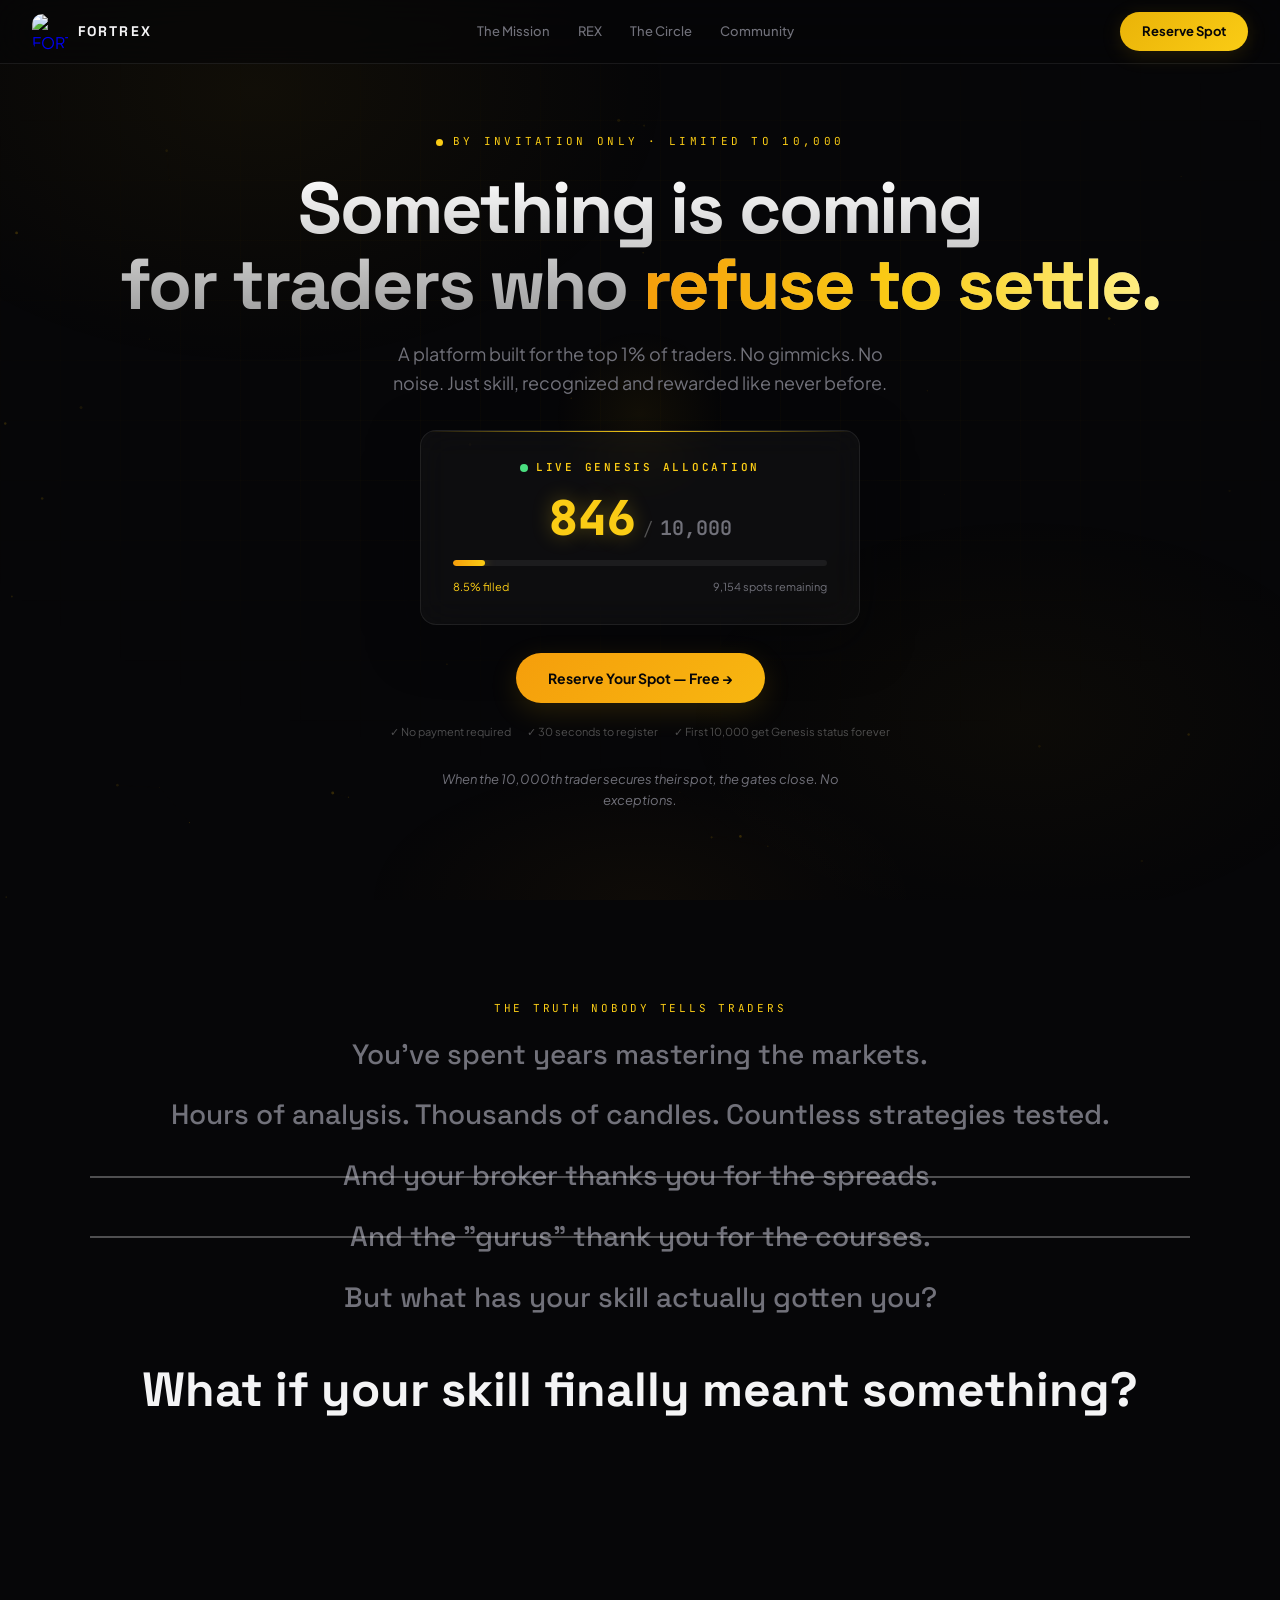
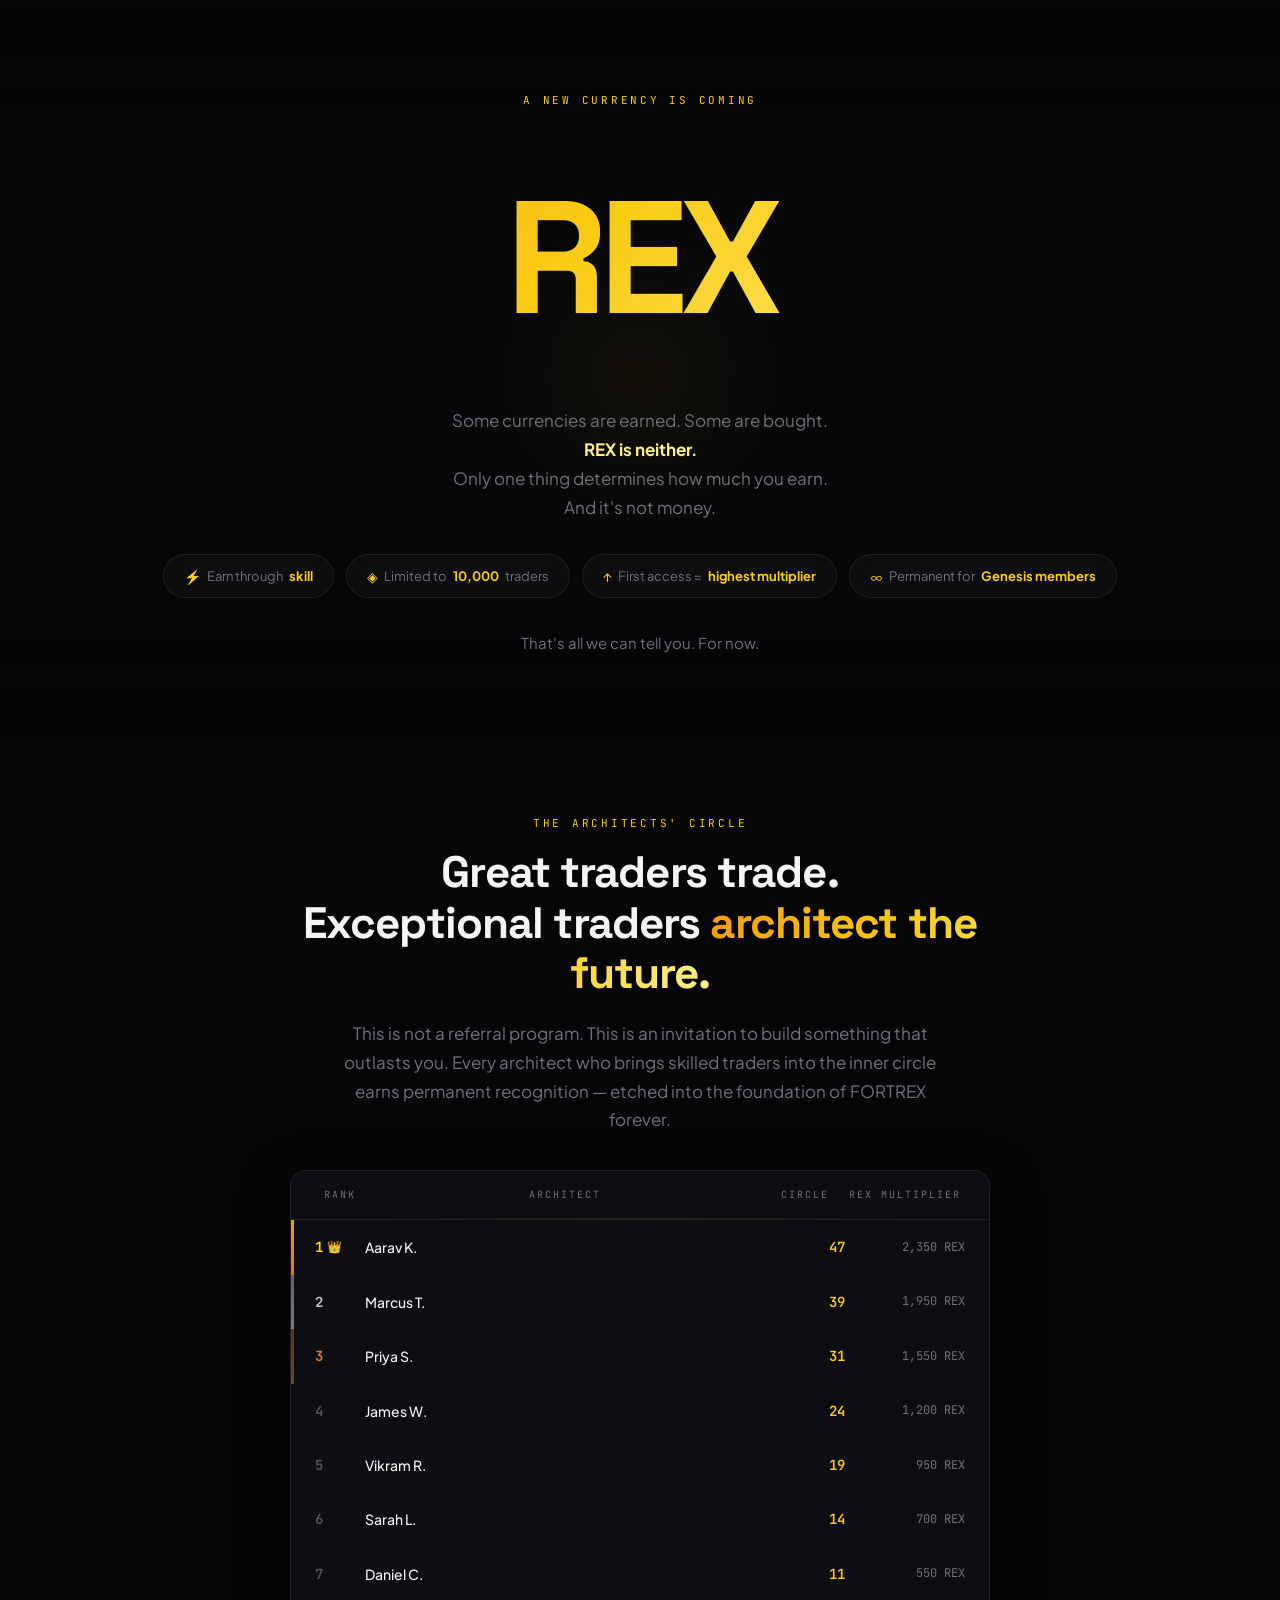
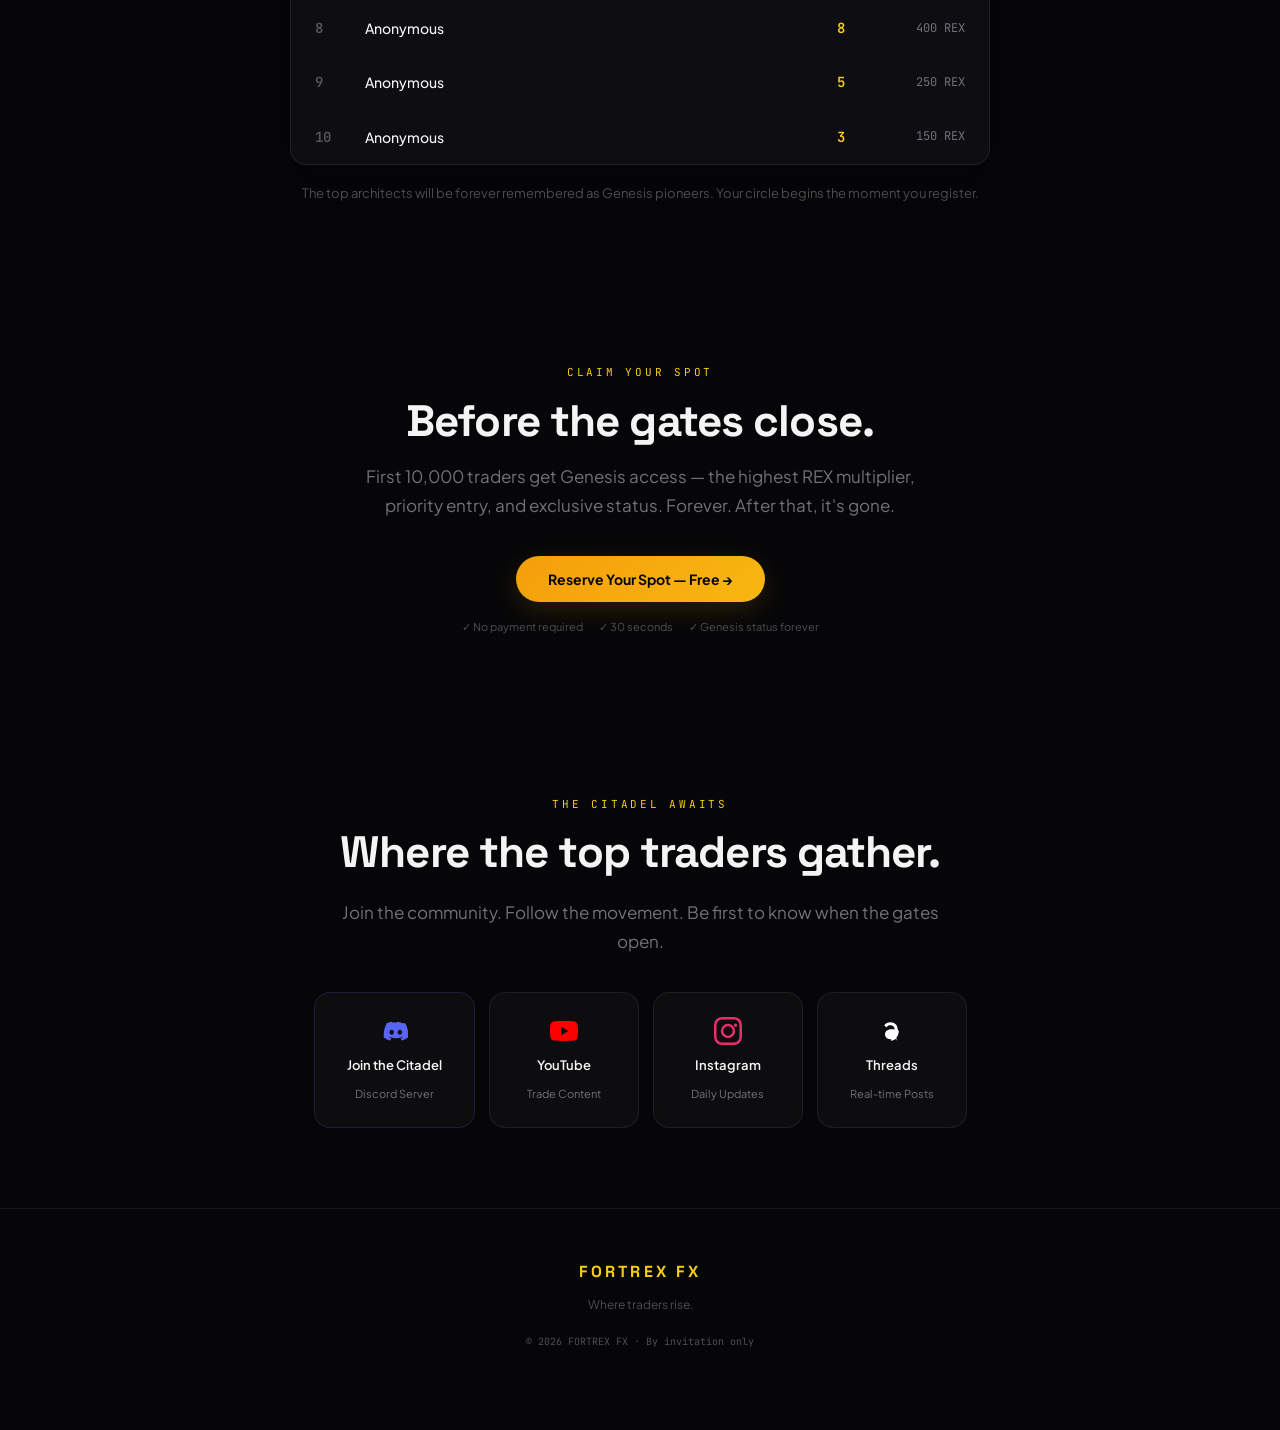
==== commit da6b50ca: "Bug fixes + improvements: modal scroll, form conflict, meta tags, profile sync BUG FIXES: 1. MODAL S" ====
--- a/index.html
+++ b/index.html
@@ -8,6 +8,13 @@
 <meta property="og:title" content="FORTREX FX — Where Traders Rise">
 <meta property="og:description" content="Something is coming for traders who refuse to settle. Reserve your spot before the gates close.">
 <meta property="og:type" content="website">
+<meta property="og:image" content="https://base44.app/api/apps/6a73016f9b626430a0d26f88/files/mp/public/6a73016f9b626430a0d26f88/78f5d4bc5_fortrex-icon-96.png">
+<meta property="og:url" content="https://somilsharma2000.github.io/fortrex-landing/">
+<meta name="twitter:card" content="summary_large_image">
+<meta name="twitter:title" content="FORTREX FX — Where Traders Rise">
+<meta name="twitter:description" content="Something is coming for traders who refuse to settle. Reserve your spot before the gates close.">
+<meta name="twitter:image" content="https://base44.app/api/apps/6a73016f9b626430a0d26f88/files/mp/public/6a73016f9b626430a0d26f88/78f5d4bc5_fortrex-icon-96.png">
+<meta name="theme-color" content="#060608">
 <meta name="robots" content="index, follow">
 <link rel="icon" href="https://base44.app/api/apps/6a73016f9b626430a0d26f88/files/mp/public/6a73016f9b626430a0d26f88/78f5d4bc5_fortrex-icon-96.png">
 <link rel="preconnect" href="https://fonts.googleapis.com">
--- a/css/style.css
+++ b/css/style.css
@@ -312,7 +312,7 @@
 .reg-modal-backdrop{position:absolute;inset:0;background:rgba(6,6,8,0.8);backdrop-filter:blur(8px);-webkit-backdrop-filter:blur(8px)}
 
 /* CONTAINER */
-.reg-modal-container{position:relative;max-width:460px;width:100%;max-height:90vh;overflow-y:auto;background:rgba(12,12,15,0.9);border:1px solid var(--glass-border);border-radius:20px;backdrop-filter:blur(24px);-webkit-backdrop-filter:blur(24px);box-shadow:0 24px 80px rgba(6,6,8,0.6),0 0 0 1px rgba(234,179,8,0.05);animation:modal-slide-up 0.5s var(--spring) forwards;overflow:hidden}
+.reg-modal-container{position:relative;max-width:460px;width:100%;max-height:90vh;overflow-y:auto;background:rgba(12,12,15,0.9);border:1px solid var(--glass-border);border-radius:20px;backdrop-filter:blur(24px);-webkit-backdrop-filter:blur(24px);box-shadow:0 24px 80px rgba(6,6,8,0.6),0 0 0 1px rgba(234,179,8,0.05);animation:modal-slide-up 0.5s var(--spring) forwards}
 @keyframes modal-slide-up{from{opacity:0;transform:translateY(30px) scale(0.96)}to{opacity:1;transform:translateY(0) scale(1)}}
 
 /* STATE MANAGEMENT */
@@ -440,3 +440,9 @@
   .reg-copy-btn{width:100%;text-align:center}
   .reg-input-group .iti--allow-dropdown input{padding-left:64px !important;font-size:13px}
 }
+
+/* MODAL SCROLLBAR STYLING */
+.reg-modal-container::-webkit-scrollbar{width:4px}
+.reg-modal-container::-webkit-scrollbar-track{background:transparent}
+.reg-modal-container::-webkit-scrollbar-thumb{background:var(--gold-dim);border-radius:100px}
+.reg-modal-container::-webkit-scrollbar-thumb:hover{background:var(--gold-glow)}
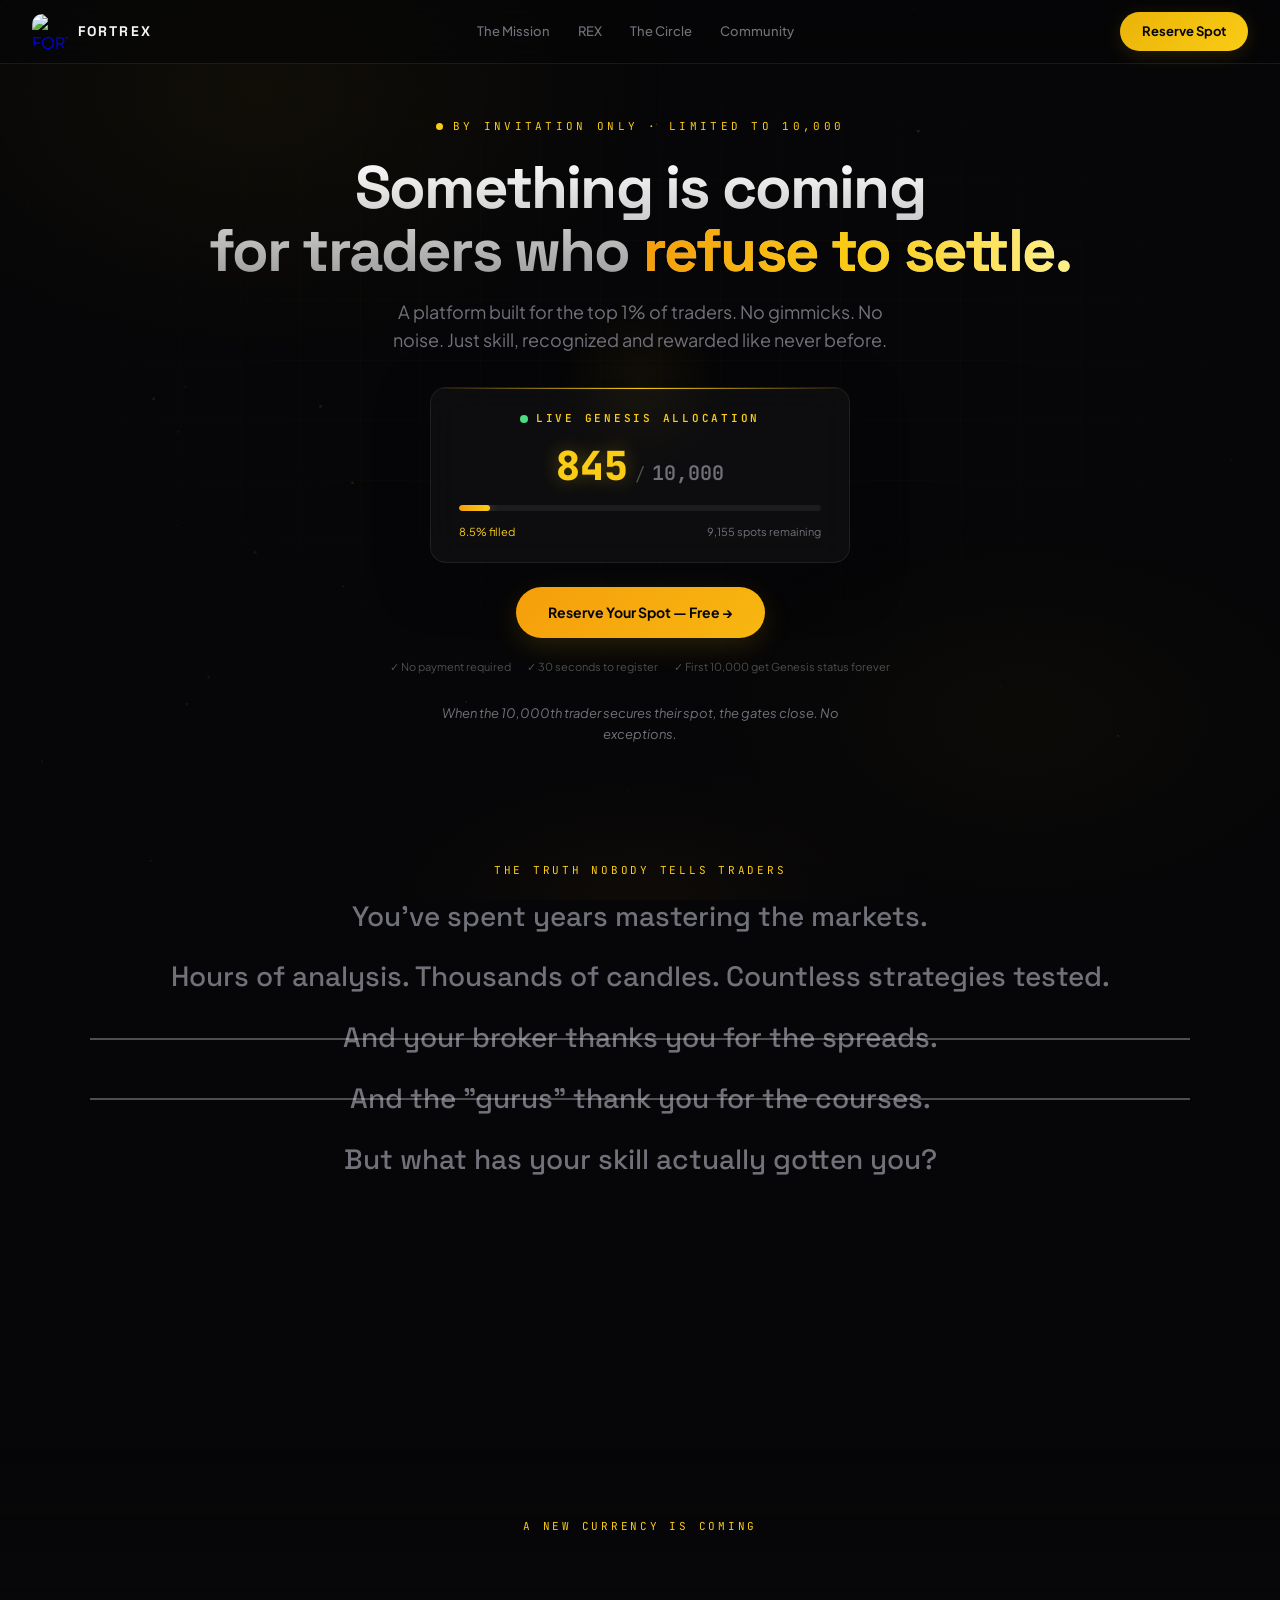
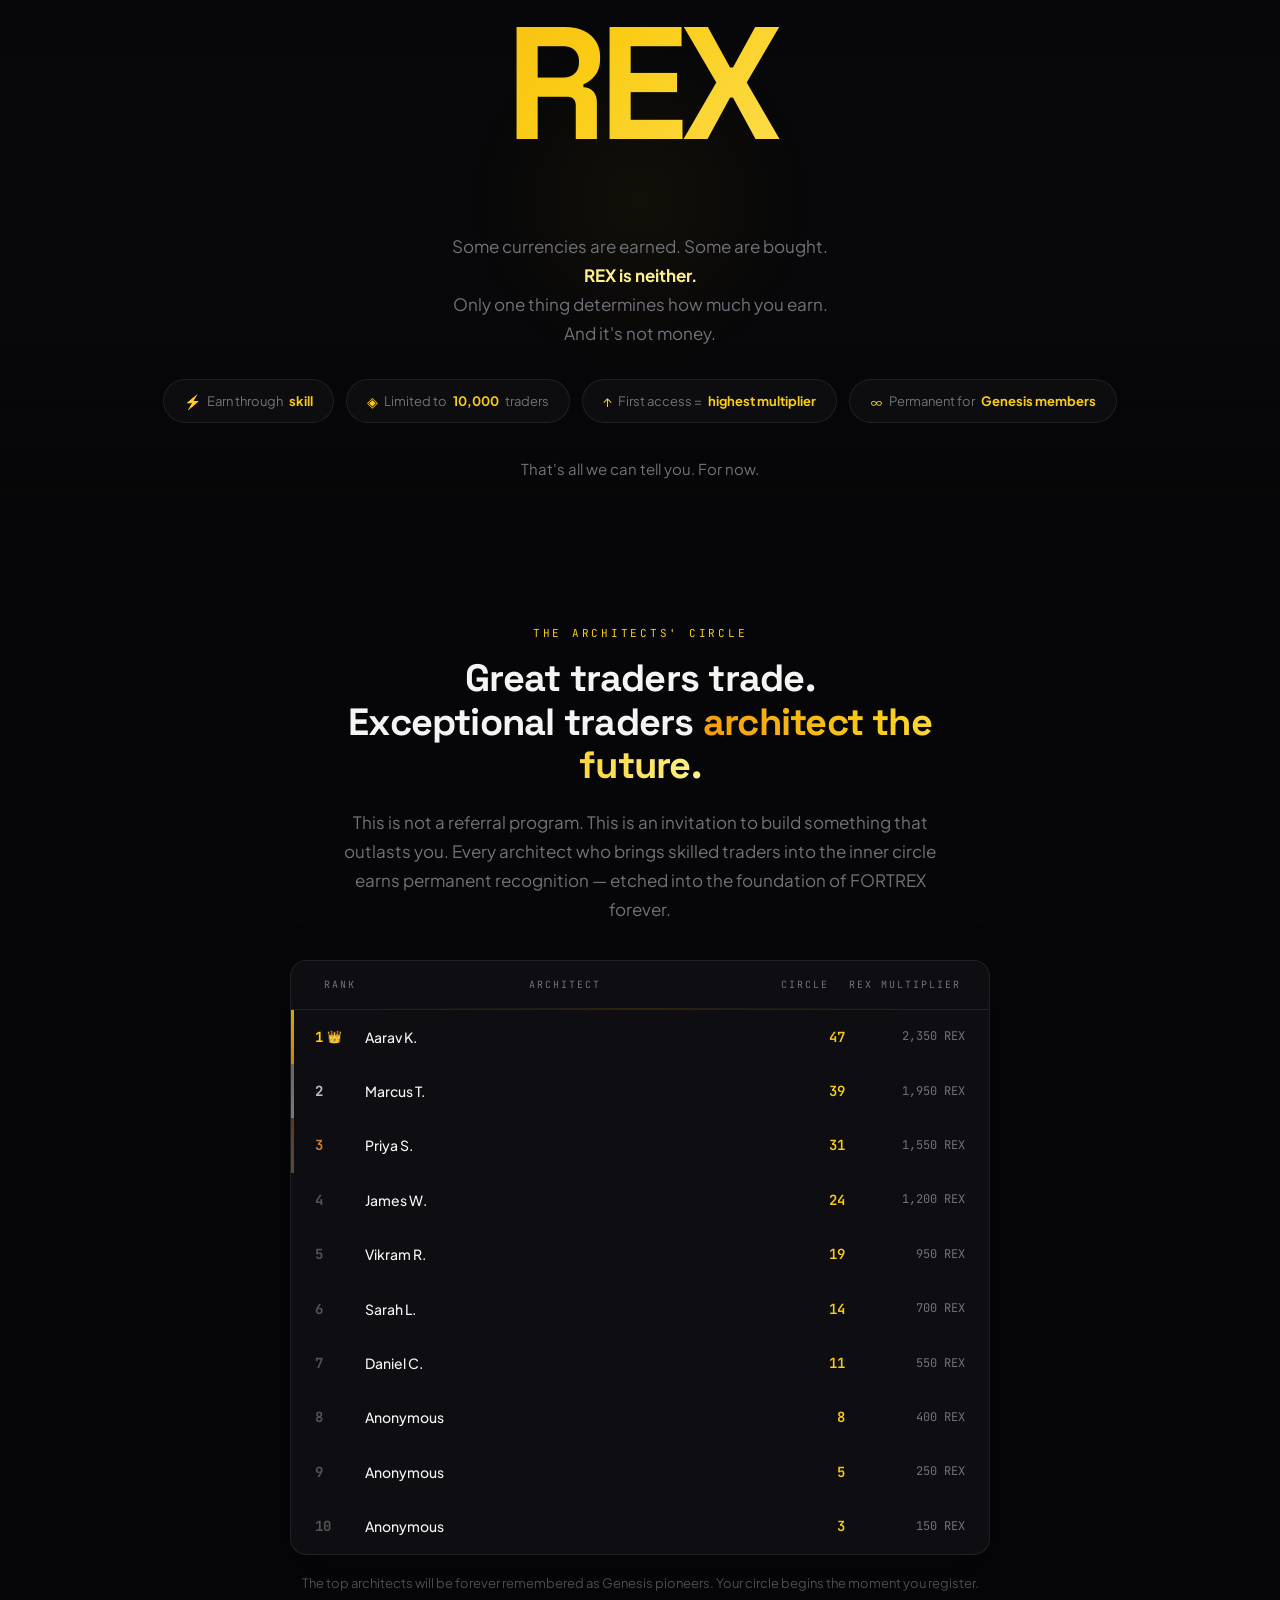
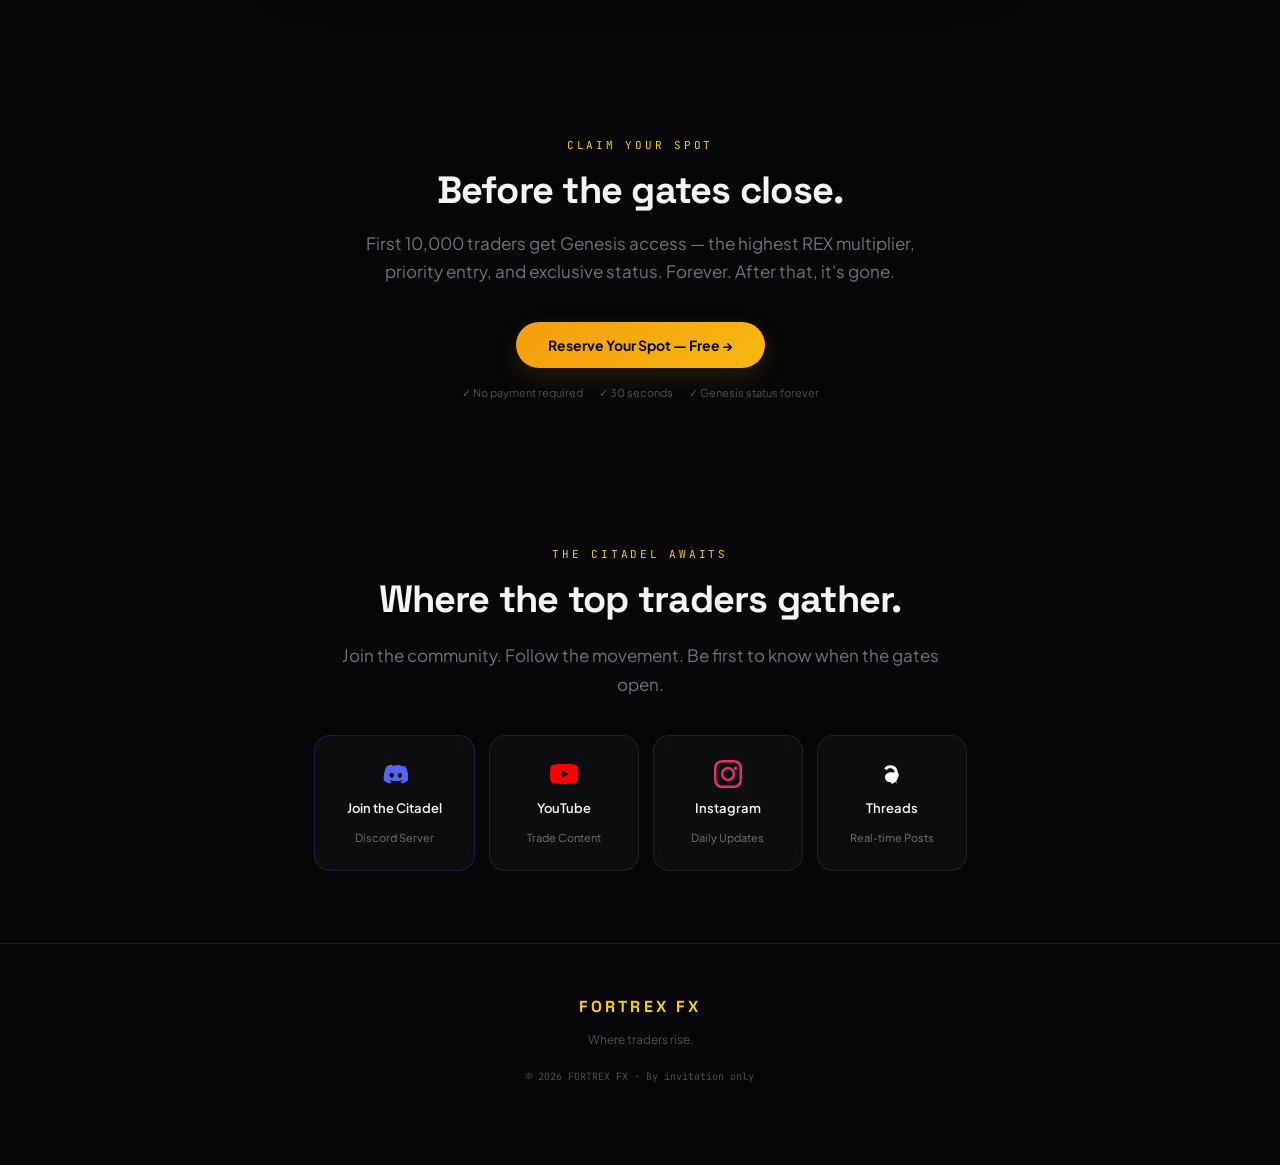
==== commit 831f85d3: "Fix social grid: 3-column layout, remove double padding, inline profile CTA HTML: - Rebuilt #success" ====
--- a/index.html
+++ b/index.html
@@ -211,38 +211,24 @@
         <div class="success-check"><svg viewBox="0 0 52 52" width="52" height="52"><circle cx="26" cy="26" r="24" fill="none" stroke="#FACC15" stroke-width="2" class="success-circle-anim"/><path d="M16 26 L23 33 L37 18" fill="none" stroke="#FACC15" stroke-width="3" stroke-linecap="round" stroke-linejoin="round" class="success-check-anim"/></svg></div>
         <h3 style="text-align:center">You're in. Welcome to Genesis.</h3>
         <p style="text-align:center">Your spot is secured. You're now part of the first 10,000.<br>The gates will open soon.</p>
-        <div class="community-welcome">
-          <div class="community-welcome-glow"></div>
-          <div class="community-welcome-text">Stay connected. The movement is just beginning.</div>
-          <div class="community-welcome-sub">Join our inner circle. Be the first to know when the gates open.</div>
-          <div class="community-social-grid">
-            <a href="https://discord.gg/propchampions" target="_blank" class="community-social-card discord-anim" style="--delay:0">
-              <div class="community-social-icon"><svg viewBox="0 0 24 24" width="24" height="24" fill="none"><path d="M19.27 5.33C17.94 4.71 16.5 4.26 15 4a.09.09 0 0 0-.07.03c-.18.25-.34.52-.46.79a13.1 13.1 0 0 0-3.94 0c-.12-.27-.28-.54-.46-.79a.09.09 0 0 0-.07-.03c-1.5.26-2.94.71-4.27 1.33a.08.08 0 0 0-.04.03C3.58 9.48 2.97 13.5 3.27 17.48a.1.1 0 0 0 .04.07c1.8 1.32 3.54 2.12 5.25 2.65a.09.09 0 0 0 .1-.03c.4-.55.76-1.13 1.07-1.74a.08.08 0 0 0-.05-.12c-.57-.22-1.11-.48-1.64-.79a.08.08 0 0 1-.01-.13l.33-.26a.08.08 0 0 1 .08-.01c3.44 1.57 7.15 1.57 10.55 0a.08.08 0 0 1 .08.01l.33.26a.08.08 0 0 1-.01.13c-.53.31-1.07.57-1.64.79a.08.08 0 0 0-.04.12c.32.61.68 1.19 1.07 1.74a.09.09 0 0 0 .1.03c1.72-.53 3.46-1.33 5.26-2.65a.1.1 0 0 0 .04-.07c.36-4.61-.59-8.6-2.52-12.12a.07.07 0 0 0-.04-.03zM10.02 15.12c-1.04 0-1.9-.95-1.9-2.12s.84-2.12 1.9-2.12c1.07 0 1.92.96 1.9 2.12 0 1.17-.84 2.12-1.9 2.12zm7.02 0c-1.04 0-1.9-.95-1.9-2.12s.84-2.12 1.9-2.12c1.07 0 1.92.96 1.9 2.12 0 1.17-.83 2.12-1.9 2.12z" fill="#5865F2"/></svg></div>
-              <div class="community-social-name">Join the Citadel</div>
-              <div class="community-social-desc">Discord Server</div>
-              <div class="community-social-arrow">→</div>
-            </a>
-            <a href="https://youtube.com" target="_blank" class="community-social-card yt-anim" style="--delay:1">
-              <div class="community-social-icon"><svg viewBox="0 0 24 24" width="24" height="24" fill="none"><path d="M23.5 6.2a3 3 0 0 0-2.1-2.1C19.5 3.5 12 3.5 12 3.5s-7.5 0-9.4.6a3 3 0 0 0-2.1 2.1A31 31 0 0 0 0 12a31 31 0 0 0 .5 5.8 3 3 0 0 0 2.1 2.1c1.9.6 9.4.6 9.4.6s7.5 0 9.4-.6a3 3 0 0 0 2.1-2.1A31 31 0 0 0 24 12a31 31 0 0 0-.5-5.8zM9.6 15.6V8.4l6.2 3.6-6.2 3.6z" fill="#FF0000"/></svg></div>
-              <div class="community-social-name">YouTube</div>
-              <div class="community-social-desc">Trade Content</div>
-              <div class="community-social-arrow">→</div>
-            </a>
-            <a href="https://instagram.com" target="_blank" class="community-social-card insta-anim" style="--delay:2">
-              <div class="community-social-icon"><svg viewBox="0 0 24 24" width="24" height="24" fill="none"><path d="M12 2.16c3.2 0 3.58.01 4.85.07 1.17.05 1.8.25 2.23.41.56.22.96.48 1.38.9.42.42.68.82.9 1.38.16.42.36 1.06.41 2.23.06 1.27.07 1.65.07 4.85s-.01 3.58-.07 4.85c-.05 1.17-.25 1.8-.41 2.23-.22.56-.48.96-.9 1.38-.42.42-.82.68-1.38.9-.42.16-1.06.36-2.23.41-1.27.06-1.65.07-4.85.07s-3.58-.01-4.85-.07c-1.17-.05-1.8-.25-2.23-.41a3.7 3.7 0 0 1-1.38-.9 3.7 3.7 0 0 1-.9-1.38c-.16-.42-.36-1.06-.41-2.23-.06-1.27-.07-1.65-.07-4.85s.01-3.58.07-4.85c.05-1.17.25-1.8.41-2.23.22-.56.48-.96.9-1.38.42-.42.82-.68 1.38-.9.42-.16 1.06-.36 2.23-.41 1.27-.06 1.65-.07 4.85-.07M12 0C8.74 0 8.33.01 7.05.07 5.78.13 4.9.33 4.14.63c-.79.31-1.46.72-2.13 1.39C1.34 2.69.93 3.36.63 4.14.33 4.9.13 5.78.07 7.05.01 8.33 0 8.74 0 12s.01 3.67.07 4.95c.06 1.27.26 2.15.56 2.91.31.79.72 1.46 1.39 2.13.67.67 1.34 1.08 2.13 1.39.76.3 1.64.5 2.91.56C8.33 23.99 8.74 24 12 24s3.67-.01 4.95-.07c1.27-.06 2.15-.26 2.91-.56.79-.31 1.46-.72 2.13-1.39.67-.67 1.08-1.34 1.39-2.13.3-.76.5-1.64.56-2.91.06-1.28.07-1.69.07-4.95s-.01-3.67-.07-4.95c-.06-1.27-.26-2.15-.56-2.91-.31-.79-.72-1.46-1.39-2.13C21.31 1.34 20.64.93 19.86.63c-.76-.3-1.64-.5-2.91-.56C15.67.01 15.26 0 12 0zm0 5.84A6.16 6.16 0 1 0 18.16 12 6.16 6.16 0 0 0 12 5.84zm0 10.16A4 4 0 1 1 16 12a4 4 0 0 1-4 4zm6.41-10.41a1.44 1.44 0 1 0 1.44 1.44 1.44 1.44 0 0 0-1.44-1.44z" fill="#E1306C"/></svg></div>
-              <div class="community-social-name">Instagram</div>
-              <div class="community-social-desc">Daily Updates</div>
-              <div class="community-social-arrow">→</div>
-            </a>
-            <a href="https://threads.net" target="_blank" class="community-social-card threads-anim" style="--delay:3">
-              <div class="community-social-icon"><svg viewBox="0 0 24 24" width="24" height="24" fill="none"><path d="M17.3 11.2c-.1-.05-.2-.1-.3-.14-.2-4.2-2.5-6.6-6.4-6.6-2.3 0-4.1 1-5.3 2.8l2.1 1.5c.9-1.3 2.1-1.6 3.2-1.6 1.3 0 2.3.5 3 1.4.4.6.6 1.3.7 2.2-.9-.2-1.8-.3-2.9-.3-3.4 0-5.5 2-5.4 4.5.1 1.3.7 2.4 1.7 3.2 1 .7 2.2 1.1 3.5 1 .1.7.1 1.2.1 1.2s2.5-.3 4-2c.3 2 .3 2 .3 2s.4-1 .2-2.8c1.1-1.3 1.9-3.1 2-5.4z" fill="#fff"/></svg></div>
-              <div class="community-social-name">Threads</div>
-              <div class="community-social-desc">Real-time Posts</div>
-              <div class="community-social-arrow">→</div>
-            </a>
-          </div>
-          <a href="profile.html" class="btn-ghost" style="margin-top:24px;display:inline-flex">Explore Your Profile →</a>
-        </div>
+        <div class="community-social-grid">
+          <a href="https://discord.gg/propchampions" target="_blank" class="community-social-card discord-anim" style="--delay:0">
+            <div class="community-social-icon"><svg viewBox="0 0 24 24" width="22" height="22" fill="none"><path d="M19.27 5.33C17.94 4.71 16.5 4.26 15 4a.09.09 0 0 0-.07.03c-.18.25-.34.52-.46.79a13.1 13.1 0 0 0-3.94 0c-.12-.27-.28-.54-.46-.79a.09.09 0 0 0-.07-.03c-1.5.26-2.94.71-4.27 1.33a.08.08 0 0 0-.04.03C3.58 9.48 2.97 13.5 3.27 17.48a.1.1 0 0 0 .04.07c1.8 1.32 3.54 2.12 5.25 2.65a.09.09 0 0 0 .1-.03c.4-.55.76-1.13 1.07-1.74a.08.08 0 0 0-.05-.12c-.57-.22-1.11-.48-1.64-.79a.08.08 0 0 1-.01-.13l.33-.26a.08.08 0 0 1 .08-.01c3.44 1.57 7.15 1.57 10.55 0a.08.08 0 0 1 .08.01l.33.26a.08.08 0 0 1-.01.13c-.53.31-1.07.57-1.64.79a.08.08 0 0 0-.04.12c.32.61.68 1.19 1.07 1.74a.09.09 0 0 0 .1.03c1.72-.53 3.46-1.33 5.26-2.65a.1.1 0 0 0 .04-.07c.36-4.61-.59-8.6-2.52-12.12a.07.07 0 0 0-.04-.03zM10.02 15.12c-1.04 0-1.9-.95-1.9-2.12s.84-2.12 1.9-2.12c1.07 0 1.92.96 1.9 2.12 0 1.17-.84 2.12-1.9 2.12zm7.02 0c-1.04 0-1.9-.95-1.9-2.12s.84-2.12 1.9-2.12c1.07 0 1.92.96 1.9 2.12 0 1.17-.83 2.12-1.9 2.12z" fill="#5865F2"/></svg></div>
+            <div class="community-social-name">Discord</div>
+            <div class="community-social-desc">VIP Channel</div>
+          </a>
+          <a href="https://youtube.com" target="_blank" class="community-social-card yt-anim" style="--delay:1">
+            <div class="community-social-icon"><svg viewBox="0 0 24 24" width="22" height="22" fill="none"><path d="M23.5 6.2a3 3 0 0 0-2.1-2.1C19.5 3.5 12 3.5 12 3.5s-7.5 0-9.4.6a3 3 0 0 0-2.1 2.1A31 31 0 0 0 0 12a31 31 0 0 0 .5 5.8 3 3 0 0 0 2.1 2.1c1.9.6 9.4.6 9.4.6s7.5 0 9.4-.6a3 3 0 0 0 2.1-2.1A31 31 0 0 0 24 12a31 31 0 0 0-.5-5.8zM9.6 15.6V8.4l6.2 3.6-6.2 3.6z" fill="#FF0000"/></svg></div>
+            <div class="community-social-name">YouTube</div>
+            <div class="community-social-desc">Trade Media</div>
+          </a>
+          <a href="https://instagram.com" target="_blank" class="community-social-card insta-anim" style="--delay:2">
+            <div class="community-social-icon"><svg viewBox="0 0 24 24" width="22" height="22" fill="none"><path d="M12 2.16c3.2 0 3.58.01 4.85.07 1.17.05 1.8.25 2.23.41.56.22.96.48 1.38.9.42.42.68.82.9 1.38.16.42.36 1.06.41 2.23.06 1.27.07 1.65.07 4.85s-.01 3.58-.07 4.85c-.05 1.17-.25 1.8-.41 2.23-.22.56-.48.96-.9 1.38-.42.42-.82.68-1.38.9-.42.16-1.06.36-2.23.41-1.27.06-1.65.07-4.85.07s-3.58-.01-4.85-.07c-1.17-.05-1.8-.25-2.23-.41a3.7 3.7 0 0 1-1.38-.9 3.7 3.7 0 0 1-.9-1.38c-.16-.42-.36-1.06-.41-2.23-.06-1.27-.07-1.65-.07-4.85s.01-3.58.07-4.85c.05-1.17.25-1.8.41-2.23.22-.56.48-.96.9-1.38.42-.42.82-.68 1.38-.9.42-.16 1.06-.36 2.23-.41 1.27-.06 1.65-.07 4.85-.07M12 0C8.74 0 8.33.01 7.05.07 5.78.13 4.9.33 4.14.63c-.79.31-1.46.72-2.13 1.39C1.34 2.69.93 3.36.63 4.14.33 4.9.13 5.78.07 7.05.01 8.33 0 8.74 0 12s.01 3.67.07 4.95c.06 1.27.26 2.15.56 2.91.31.79.72 1.46 1.39 2.13.67.67 1.34 1.08 2.13 1.39.76.3 1.64.5 2.91.56C8.33 23.99 8.74 24 12 24s3.67-.01 4.95-.07c1.27-.06 2.15-.26 2.91-.56.79-.31 1.46-.72 2.13-1.39.67-.67 1.08-1.34 1.39-2.13.3-.76.5-1.64.56-2.91.06-1.28.07-1.69.07-4.95s-.01-3.67-.07-4.95c-.06-1.27-.26-2.15-.56-2.91-.31-.79-.72-1.46-1.39-2.13C21.31 1.34 20.64.93 19.86.63c-.76-.3-1.64-.5-2.91-.56C15.67.01 15.26 0 12 0zm0 5.84A6.16 6.16 0 1 0 18.16 12 6.16 6.16 0 0 0 12 5.84zm0 10.16A4 4 0 1 1 16 12a4 4 0 0 1-4 4zm6.41-10.41a1.44 1.44 0 1 0 1.44 1.44 1.44 1.44 0 0 0-1.44-1.44z" fill="#E1306C"/></svg></div>
+            <div class="community-social-name">Instagram</div>
+            <div class="community-social-desc">Daily Alpha</div>
+          </a>
+        </div>
+        <a href="profile.html" class="btn-gold-shimmer profile-cta-btn">View Your Profile →</a>
       </div>
 
       <!-- ALREADY REGISTERED -->
@@ -250,15 +236,24 @@
         <div class="already-icon">✓</div>
         <h3 style="text-align:center">You're already in.</h3>
         <p style="text-align:center">You're Genesis Member #<span id="already-member-num">848</span>.<br>Your spot is secured. The gates will open soon.</p>
-        <div class="community-welcome" style="margin-top:24px">
-          <div class="community-welcome-text">Stay connected. You're part of the inner circle now.</div>
-          <div class="community-social-grid" style="margin-top:16px">
-            <a href="https://discord.gg/propchampions" target="_blank" class="community-social-card discord-anim" style="--delay:0"><div class="community-social-name">Join the Citadel</div><div class="community-social-arrow">→</div></a>
-            <a href="https://youtube.com" target="_blank" class="community-social-card yt-anim" style="--delay:1"><div class="community-social-name">YouTube</div><div class="community-social-arrow">→</div></a>
-            <a href="https://instagram.com" target="_blank" class="community-social-card insta-anim" style="--delay:2"><div class="community-social-name">Instagram</div><div class="community-social-arrow">→</div></a>
-          </div>
-        </div>
-        <a href="profile.html" class="btn-gold-shimmer" style="margin-top:24px">View Your Profile →</a>
+        <div class="community-social-grid">
+          <a href="https://discord.gg/propchampions" target="_blank" class="community-social-card discord-anim" style="--delay:0">
+            <div class="community-social-icon"><svg viewBox="0 0 24 24" width="22" height="22" fill="none"><path d="M19.27 5.33C17.94 4.71 16.5 4.26 15 4a.09.09 0 0 0-.07.03c-.18.25-.34.52-.46.79a13.1 13.1 0 0 0-3.94 0c-.12-.27-.28-.54-.46-.79a.09.09 0 0 0-.07-.03c-1.5.26-2.94.71-4.27 1.33a.08.08 0 0 0-.04.03C3.58 9.48 2.97 13.5 3.27 17.48a.1.1 0 0 0 .04.07c1.8 1.32 3.54 2.12 5.25 2.65a.09.09 0 0 0 .1-.03c.4-.55.76-1.13 1.07-1.74a.08.08 0 0 0-.05-.12c-.57-.22-1.11-.48-1.64-.79a.08.08 0 0 1-.01-.13l.33-.26a.08.08 0 0 1 .08-.01c3.44 1.57 7.15 1.57 10.55 0a.08.08 0 0 1 .08.01l.33.26a.08.08 0 0 1-.01.13c-.53.31-1.07.57-1.64.79a.08.08 0 0 0-.04.12c.32.61.68 1.19 1.07 1.74a.09.09 0 0 0 .1.03c1.72-.53 3.46-1.33 5.26-2.65a.1.1 0 0 0 .04-.07c.36-4.61-.59-8.6-2.52-12.12a.07.07 0 0 0-.04-.03zM10.02 15.12c-1.04 0-1.9-.95-1.9-2.12s.84-2.12 1.9-2.12c1.07 0 1.92.96 1.9 2.12 0 1.17-.84 2.12-1.9 2.12zm7.02 0c-1.04 0-1.9-.95-1.9-2.12s.84-2.12 1.9-2.12c1.07 0 1.92.96 1.9 2.12 0 1.17-.83 2.12-1.9 2.12z" fill="#5865F2"/></svg></div>
+            <div class="community-social-name">Discord</div>
+            <div class="community-social-desc">VIP Channel</div>
+          </a>
+          <a href="https://youtube.com" target="_blank" class="community-social-card yt-anim" style="--delay:1">
+            <div class="community-social-icon"><svg viewBox="0 0 24 24" width="22" height="22" fill="none"><path d="M23.5 6.2a3 3 0 0 0-2.1-2.1C19.5 3.5 12 3.5 12 3.5s-7.5 0-9.4.6a3 3 0 0 0-2.1 2.1A31 31 0 0 0 0 12a31 31 0 0 0 .5 5.8 3 3 0 0 0 2.1 2.1c1.9.6 9.4.6 9.4.6s7.5 0 9.4-.6a3 3 0 0 0 2.1-2.1A31 31 0 0 0 24 12a31 31 0 0 0-.5-5.8zM9.6 15.6V8.4l6.2 3.6-6.2 3.6z" fill="#FF0000"/></svg></div>
+            <div class="community-social-name">YouTube</div>
+            <div class="community-social-desc">Trade Media</div>
+          </a>
+          <a href="https://instagram.com" target="_blank" class="community-social-card insta-anim" style="--delay:2">
+            <div class="community-social-icon"><svg viewBox="0 0 24 24" width="22" height="22" fill="none"><path d="M12 2.16c3.2 0 3.58.01 4.85.07 1.17.05 1.8.25 2.23.41.56.22.96.48 1.38.9.42.42.68.82.9 1.38.16.42.36 1.06.41 2.23.06 1.27.07 1.65.07 4.85s-.01 3.58-.07 4.85c-.05 1.17-.25 1.8-.41 2.23-.22.56-.48.96-.9 1.38-.42.42-.82.68-1.38.9-.42.16-1.06.36-2.23.41-1.27.06-1.65.07-4.85.07s-3.58-.01-4.85-.07c-1.17-.05-1.8-.25-2.23-.41a3.7 3.7 0 0 1-1.38-.9 3.7 3.7 0 0 1-.9-1.38c-.16-.42-.36-1.06-.41-2.23-.06-1.27-.07-1.65-.07-4.85s.01-3.58.07-4.85c.05-1.17.25-1.8.41-2.23.22-.56.48-.96.9-1.38.42-.42.82-.68 1.38-.9.42-.16 1.06-.36 2.23-.41 1.27-.06 1.65-.07 4.85-.07M12 0C8.74 0 8.33.01 7.05.07 5.78.13 4.9.33 4.14.63c-.79.31-1.46.72-2.13 1.39C1.34 2.69.93 3.36.63 4.14.33 4.9.13 5.78.07 7.05.01 8.33 0 8.74 0 12s.01 3.67.07 4.95c.06 1.27.26 2.15.56 2.91.31.79.72 1.46 1.39 2.13.67.67 1.34 1.08 2.13 1.39.76.3 1.64.5 2.91.56C8.33 23.99 8.74 24 12 24s3.67-.01 4.95-.07c1.27-.06 2.15-.26 2.91-.56.79-.31 1.46-.72 2.13-1.39.67-.67 1.08-1.34 1.39-2.13.3-.76.5-1.64.56-2.91.06-1.28.07-1.69.07-4.95s-.01-3.67-.07-4.95c-.06-1.27-.26-2.15-.56-2.91-.31-.79-.72-1.46-1.39-2.13C21.31 1.34 20.64.93 19.86.63c-.76-.3-1.64-.5-2.91-.56C15.67.01 15.26 0 12 0zm0 5.84A6.16 6.16 0 1 0 18.16 12 6.16 6.16 0 0 0 12 5.84zm0 10.16A4 4 0 1 1 16 12a4 4 0 0 1-4 4zm6.41-10.41a1.44 1.44 0 1 0 1.44 1.44 1.44 1.44 0 0 0-1.44-1.44z" fill="#E1306C"/></svg></div>
+            <div class="community-social-name">Instagram</div>
+            <div class="community-social-desc">Daily Alpha</div>
+          </a>
+        </div>
+        <a href="profile.html" class="btn-gold-shimmer profile-cta-btn">View Your Profile →</a>
       </div>
     </div>
   </section>
--- a/css/style.css
+++ b/css/style.css
@@ -48,21 +48,21 @@
 @keyframes logo-ring{0%{transform:scale(0.3);opacity:1}100%{transform:scale(3);opacity:0}}
 
 main{position:relative;z-index:2;padding-top:64px}
-section{padding:80px 32px;position:relative}
+section{padding:clamp(48px,7vw,72px) 24px;position:relative}
 .container{max-width:var(--max-width);margin:0 auto}
 
 /* HERO */
-.hero-section{min-height:calc(100vh - 64px);display:flex;flex-direction:column;align-items:center;justify-content:center;text-align:center;padding:60px 32px 80px}
+.hero-section{min-height:auto;display:flex;flex-direction:column;align-items:center;justify-content:center;text-align:center;padding:clamp(40px,6vh,64px) 24px clamp(32px,5vh,48px)}
 .hero-logo-glow{position:absolute;top:30%;left:50%;transform:translateX(-50%);width:200px;height:200px;border-radius:50%;background:radial-gradient(circle,rgba(234,179,8,0.06),transparent 60%);pointer-events:none;animation:logo-glow-pulse 4s ease-in-out infinite;z-index:0}
 @keyframes logo-glow-pulse{0%,100%{opacity:0.4;transform:translateX(-50%) scale(1)}50%{opacity:0.8;transform:translateX(-50%) scale(1.3)}}
 .hero-eyebrow{font-family:'JetBrains Mono',monospace;font-size:11px;letter-spacing:0.3em;color:var(--gold-light);text-transform:uppercase;margin-bottom:20px;display:flex;align-items:center;gap:10px;position:relative;z-index:2}
-.hero-headline{font-family:'Space Grotesk',sans-serif;font-size:clamp(36px,6vw,72px);font-weight:700;line-height:1.05;letter-spacing:-0.03em;margin-bottom:18px;background:linear-gradient(180deg,#FFFFFF 0%,rgba(255,255,255,0.6) 100%);-webkit-background-clip:text;-webkit-text-fill-color:transparent;background-clip:text;position:relative;z-index:2}
+.hero-headline{font-family:'Space Grotesk',sans-serif;font-size:clamp(32px,5vw,60px);font-weight:700;line-height:1.05;letter-spacing:-0.03em;margin-bottom:16px;background:linear-gradient(180deg,#FFFFFF 0%,rgba(255,255,255,0.6) 100%);-webkit-background-clip:text;-webkit-text-fill-color:transparent;background-clip:text;position:relative;z-index:2}
 .gold-shimmer-text{background:linear-gradient(90deg,var(--gold-deep),var(--gold-light),var(--gold-pale),var(--gold-light),var(--gold-deep));background-size:200% auto;-webkit-background-clip:text;-webkit-text-fill-color:transparent;background-clip:text;animation:gold-shimmer 4s linear infinite}
 @keyframes gold-shimmer{0%{background-position:0% center}100%{background-position:200% center}}
 .hero-sub{font-size:clamp(14px,1.6vw,18px);color:var(--text-muted);max-width:500px;margin:0 auto 32px;line-height:1.6;position:relative;z-index:2}
 
 /* LIVE REGISTRATION BOARD */
-.live-reg-board{background:var(--glass-surface);border:1px solid var(--glass-border);border-radius:16px;padding:28px 32px;max-width:440px;width:100%;margin:0 auto 28px;backdrop-filter:blur(16px);-webkit-backdrop-filter:blur(16px);box-shadow:0 16px 50px rgba(6,6,8,0.5);position:relative;overflow:hidden;z-index:2;opacity:0;transform:translateY(15px);animation:board-enter 0.7s var(--spring) 0.2s forwards}
+.live-reg-board{background:var(--glass-surface);border:1px solid var(--glass-border);border-radius:16px;padding:22px 28px;max-width:420px;width:100%;margin:0 auto 24px;backdrop-filter:blur(16px);-webkit-backdrop-filter:blur(16px);box-shadow:0 16px 50px rgba(6,6,8,0.5);position:relative;overflow:hidden;z-index:2;opacity:0;transform:translateY(15px);animation:board-enter 0.7s var(--spring) 0.2s forwards}
 .live-reg-board::before{content:'';position:absolute;top:0;left:0;right:0;height:1px;background:linear-gradient(90deg,transparent,var(--gold-light),transparent)}
 @keyframes board-enter{to{opacity:1;transform:translateY(0)}}
 .live-reg-header{display:flex;align-items:center;justify-content:center;gap:8px;margin-bottom:18px}
@@ -70,7 +70,7 @@
 @keyframes live-green{0%,100%{opacity:1;box-shadow:0 0 0 0 rgba(74,222,128,0.5)}50%{opacity:0.6;box-shadow:0 0 0 6px rgba(74,222,128,0)}}
 .live-reg-label{font-family:'JetBrains Mono',monospace;font-size:11px;letter-spacing:0.25em;text-transform:uppercase;color:var(--gold-light);font-weight:600}
 .live-reg-numbers{display:flex;align-items:baseline;justify-content:center;gap:8px;margin-bottom:16px}
-.live-reg-count{font-family:'JetBrains Mono',monospace;font-size:clamp(36px,5vw,48px);font-weight:800;color:var(--gold-light);line-height:1;font-variant-numeric:tabular-nums;text-shadow:0 0 20px rgba(250,204,21,0.3)}
+.live-reg-count{font-family:'JetBrains Mono',monospace;font-size:clamp(28px,4vw,40px);font-weight:800;color:var(--gold-light);line-height:1;font-variant-numeric:tabular-nums;text-shadow:0 0 20px rgba(250,204,21,0.3)}
 .live-reg-divider{font-size:20px;color:var(--text-dim);font-weight:300}
 .live-reg-total{font-family:'JetBrains Mono',monospace;font-size:20px;color:var(--text-muted);font-weight:600}
 .live-reg-bar-wrap{background:rgba(255,255,255,0.06);border-radius:100px;height:6px;overflow:hidden;margin-bottom:12px}
@@ -97,7 +97,7 @@
 
 /* SECTION LABELS & HEADINGS */
 .section-label{font-family:'JetBrains Mono',monospace;font-size:11px;letter-spacing:0.25em;color:var(--gold-light);text-transform:uppercase;margin-bottom:14px}
-.section-heading{font-family:'Space Grotesk',sans-serif;font-size:clamp(26px,4vw,44px);font-weight:700;line-height:1.15;letter-spacing:-0.02em;margin-bottom:18px;max-width:700px}
+.section-heading{font-family:'Space Grotesk',sans-serif;font-size:clamp(24px,3.5vw,38px);font-weight:700;line-height:1.15;letter-spacing:-0.02em;margin-bottom:16px;max-width:680px}
 .section-heading .gold-shimmer-text{background:linear-gradient(90deg,var(--gold-deep),var(--gold-light),var(--gold-pale),var(--gold-light),var(--gold-deep));background-size:200% auto;-webkit-background-clip:text;-webkit-text-fill-color:transparent;background-clip:text;animation:gold-shimmer 4s linear infinite}
 .section-text{font-size:clamp(14px,1.5vw,17px);color:var(--text-muted);max-width:600px;line-height:1.7}
 
@@ -106,7 +106,7 @@
 .reveal.visible{opacity:1;transform:translateY(0)}
 
 /* QUESTION SECTION */
-.question-section{text-align:center;padding:100px 32px}
+.question-section{text-align:center;padding:clamp(48px,6vw,72px) 24px}
 .question-line{font-family:'Space Grotesk',sans-serif;font-size:clamp(18px,2.5vw,28px);font-weight:500;color:var(--text-muted);margin-bottom:16px;opacity:0;transform:translateY(20px);transition:opacity 0.6s var(--spring),transform 0.6s var(--spring)}
 .question-line.visible{opacity:1;transform:translateY(0)}
 .question-line.strike{position:relative}
@@ -181,7 +181,7 @@
 
 /* REGISTRATION */
 .register-section{text-align:center}
-.register-card{max-width:480px;margin:36px auto 0;background:rgba(12,12,15,0.8);border:1px solid var(--glass-border);border-radius:var(--radius);padding:40px 36px;backdrop-filter:blur(16px);-webkit-backdrop-filter:blur(16px);box-shadow:0 16px 50px rgba(6,6,8,0.4);transition:all 0.4s var(--spring);position:relative;overflow:hidden}
+.register-card{max-width:480px;margin:28px auto 0;background:rgba(12,12,15,0.8);border:1px solid var(--glass-border);border-radius:var(--radius);padding:28px 24px;backdrop-filter:blur(16px);-webkit-backdrop-filter:blur(16px);box-shadow:0 16px 50px rgba(6,6,8,0.4);transition:all 0.4s var(--spring);position:relative;overflow:hidden}
 .register-card:hover{border-color:var(--gold-dim);box-shadow:0 16px 50px rgba(6,6,8,0.5),0 0 40px rgba(234,179,8,0.05)}
 .register-header{display:flex;align-items:center;justify-content:space-between;margin-bottom:8px}
 .register-header h3{font-family:'Space Grotesk',sans-serif;font-size:22px;font-weight:700}
@@ -216,42 +216,42 @@
 .btn-submit:disabled{opacity:0.5;cursor:not-allowed}
 
 /* SUCCESS ANIMATIONS */
-.success-glow-burst{position:absolute;top:0;left:50%;transform:translateX(-50%);width:200px;height:200px;border-radius:50%;background:radial-gradient(circle,rgba(234,179,8,0.15),transparent 60%);pointer-events:none;animation:success-burst 1s ease-out forwards}
+.success-glow-burst{position:absolute;top:0;left:50%;transform:translateX(-50%);width:160px;height:160px;border-radius:50%;background:radial-gradient(circle,rgba(234,179,8,0.15),transparent 60%);pointer-events:none;animation:success-burst 1s ease-out forwards}
 @keyframes success-burst{0%{opacity:0;transform:translateX(-50%) scale(0.5)}50%{opacity:1}100%{opacity:0;transform:translateX(-50%) scale(2)}}
-.success-check{width:52px;height:52px;margin:0 auto 14px;position:relative;z-index:2}
+.success-check{width:44px;height:44px;margin:0 auto 10px;position:relative;z-index:2}
 .success-circle-anim{stroke-dasharray:151;stroke-dashoffset:151;animation:draw-circle 0.6s ease-out 0.2s forwards}
 @keyframes draw-circle{to{stroke-dashoffset:0}}
 .success-check-anim{stroke-dasharray:30;stroke-dashoffset:30;animation:draw-check 0.4s ease-out 0.7s forwards}
 @keyframes draw-check{to{stroke-dashoffset:0}}
-#success-card h3,#already-registered h3{font-family:'Space Grotesk',sans-serif;color:var(--gold-light);font-size:20px;margin-bottom:10px;position:relative;z-index:2}
-#success-card p,#already-registered p{font-size:13px;color:var(--text-muted);position:relative;z-index:2}
+#success-card h3,#already-registered h3{font-family:'Space Grotesk',sans-serif;color:var(--gold-light);font-size:18px;margin-bottom:8px;position:relative;z-index:2}
+#success-card p,#already-registered p{font-size:12px;color:var(--text-muted);position:relative;z-index:2;margin-bottom:4px}
 
 /* COMMUNITY CARDS */
-.community-card{max-width:560px !important;padding:44px 36px !important}
-.community-welcome{position:relative;margin-top:28px;text-align:center;overflow:hidden;border-radius:16px;padding:32px 24px;background:linear-gradient(135deg,rgba(234,179,8,0.04),rgba(234,179,8,0.01));border:1px solid var(--gold-dim)}
+.community-card{max-width:560px !important;padding:28px 24px !important}
+.community-welcome{position:relative;margin-top:24px;text-align:center;overflow:hidden;border-radius:16px;padding:24px 20px;background:linear-gradient(135deg,rgba(234,179,8,0.04),rgba(234,179,8,0.01));border:1px solid var(--gold-dim)}
 .community-welcome-glow{position:absolute;top:50%;left:50%;transform:translate(-50%,-50%);width:300px;height:300px;border-radius:50%;background:radial-gradient(circle,rgba(234,179,8,0.08),transparent 60%);pointer-events:none;animation:community-pulse 4s ease-in-out infinite}
 @keyframes community-pulse{0%,100%{opacity:0.3;transform:translate(-50%,-50%) scale(0.8)}50%{opacity:0.7;transform:translate(-50%,-50%) scale(1.2)}}
 .community-welcome-text{font-family:'Space Grotesk',sans-serif;font-size:18px;font-weight:700;color:var(--gold-light);position:relative;z-index:2;animation:welcome-glow 3s ease-in-out infinite}
 @keyframes welcome-glow{0%,100%{text-shadow:0 0 8px rgba(234,179,8,0.2)}50%{text-shadow:0 0 20px rgba(234,179,8,0.5)}}
 .community-welcome-sub{font-size:13px;color:var(--text-muted);margin-top:8px;position:relative;z-index:2}
-.community-social-grid{display:grid;grid-template-columns:1fr 1fr;gap:12px;margin-top:24px;position:relative;z-index:2}
-.community-social-card{display:flex;flex-direction:column;align-items:center;gap:6px;padding:20px 16px;background:var(--glass-surface);border:1px solid var(--glass-border);border-radius:14px;text-decoration:none;color:var(--text);transition:all 0.4s var(--spring);opacity:0;transform:translateY(20px);animation:social-in 0.5s var(--spring) forwards;animation-delay:calc(0.3s + var(--delay) * 0.12s);position:relative;overflow:hidden;backdrop-filter:blur(8px)}
+.community-social-grid{display:grid;grid-template-columns:1fr 1fr 1fr;gap:10px;margin-top:20px;position:relative;z-index:2}
+.community-social-card{display:flex;flex-direction:column;align-items:center;gap:4px;padding:14px 10px;background:rgba(255,255,255,0.03);border:1px solid rgba(255,255,255,0.08);border-radius:12px;text-decoration:none;color:var(--text);transition:all 0.3s var(--spring);opacity:0;transform:translateY(15px);animation:social-in 0.5s var(--spring) forwards;animation-delay:calc(0.3s + var(--delay) * 0.12s);position:relative;overflow:hidden;backdrop-filter:blur(8px)}
 @keyframes social-in{to{opacity:1;transform:translateY(0)}}
 .community-social-card::before{content:'';position:absolute;inset:0;opacity:0;transition:opacity 0.4s}
-.community-social-card:hover{transform:translateY(-4px) scale(1.03);border-color:var(--gold-dim);box-shadow:0 12px 40px rgba(6,6,8,0.4)}
+.community-social-card:hover{transform:translateY(-3px) scale(1.02);border-color:rgba(234,179,8,0.4);background:rgba(234,179,8,0.04);box-shadow:0 8px 24px rgba(6,6,8,0.4)}
 .community-social-card:hover::before{opacity:1}
 .discord-anim::before{background:radial-gradient(circle at 50% 50%,rgba(88,101,242,0.08),transparent 70%)}
 .yt-anim::before{background:radial-gradient(circle at 50% 50%,rgba(255,0,0,0.06),transparent 70%)}
 .insta-anim::before{background:radial-gradient(circle at 50% 50%,rgba(225,48,108,0.06),transparent 70%)}
 .threads-anim::before{background:radial-gradient(circle at 50% 50%,rgba(255,255,255,0.04),transparent 70%)}
-.community-social-icon{width:48px;height:48px;border-radius:12px;display:flex;align-items:center;justify-content:center;background:var(--glass-surface);transition:transform 0.3s var(--spring)}
+.community-social-icon{width:36px;height:36px;border-radius:10px;display:flex;align-items:center;justify-content:center;background:rgba(255,255,255,0.04);transition:transform 0.3s var(--spring)}
 .community-social-card:hover .community-social-icon{transform:scale(1.1) rotate(-5deg)}
-.community-social-name{font-size:13px;font-weight:600;color:var(--text)}
-.community-social-desc{font-size:11px;color:var(--text-muted)}
-.community-social-arrow{font-size:16px;color:var(--gold-light);opacity:0;transform:translateX(-8px);transition:all 0.3s var(--spring)}
+.community-social-name{font-size:12px;font-weight:600;color:var(--text)}
+.community-social-desc{font-size:10px;color:var(--text-muted)}
+.community-social-arrow{display:none}
 .community-social-card:hover .community-social-arrow{opacity:1;transform:translateX(0)}
 
-.already-icon{width:52px;height:52px;border-radius:50%;background:var(--gold-dim);border:2px solid var(--gold-light);display:flex;align-items:center;justify-content:center;font-size:26px;color:var(--gold-light);margin:0 auto 14px}
+.already-icon{width:44px;height:44px;border-radius:50%;background:var(--gold-dim);border:2px solid var(--gold-light);display:flex;align-items:center;justify-content:center;font-size:22px;color:var(--gold-light);margin:0 auto 10px}
 
 /* COMMUNITY SECTION */
 .community-section{text-align:center}
@@ -284,11 +284,11 @@
   .nav-bar{padding:0 16px}
   .nav-links-wrap{display:none}
   .nav-brand-text{display:none}
-  section{padding:50px 16px}
-  .hero-section{padding:50px 16px 80px}
-  .live-reg-board{padding:20px 24px;margin:0 auto 24px}
-  .register-card{padding:28px 20px}
-  .community-card{padding:32px 20px !important}
+  section{padding:40px 16px}
+  .hero-section{padding:32px 16px 48px}
+  .live-reg-board{padding:18px 20px;margin:0 auto 20px}
+  .register-card{padding:24px 18px}
+  .community-card{padding:24px 18px !important}
   .leaderboard-header,.leaderboard-row{grid-template-columns:40px 1fr 60px 90px;padding:14px 16px}
   .social-card{min-width:130px;padding:18px 20px}
   .hero-trust{font-size:10px;gap:10px}
@@ -296,10 +296,10 @@
   .iti--allow-dropdown input{padding-left:64px !important;font-size:13px}
   .iti--separate-dial-code .iti__selected-dial-code{font-size:13px !important}
   .hero-gate-notice{font-size:12px;padding:0 16px}
-  .community-social-grid{grid-template-columns:1fr 1fr;gap:10px}
-  .community-social-card{padding:16px 12px}
-  .community-social-icon{width:40px;height:40px}
-  .community-welcome{padding:24px 16px}
+  .community-social-grid{grid-template-columns:1fr 1fr 1fr;gap:8px}
+  .community-social-card{padding:12px 8px}
+  .community-social-icon{width:32px;height:32px}
+  .community-welcome{padding:20px 14px}
 }
 @media(min-width:769px){.sticky-cta{display:none !important}}
 
@@ -312,11 +312,11 @@
 .reg-modal-backdrop{position:absolute;inset:0;background:rgba(6,6,8,0.8);backdrop-filter:blur(8px);-webkit-backdrop-filter:blur(8px)}
 
 /* CONTAINER */
-.reg-modal-container{position:relative;max-width:460px;width:100%;max-height:90vh;overflow-y:auto;background:rgba(12,12,15,0.9);border:1px solid var(--glass-border);border-radius:20px;backdrop-filter:blur(24px);-webkit-backdrop-filter:blur(24px);box-shadow:0 24px 80px rgba(6,6,8,0.6),0 0 0 1px rgba(234,179,8,0.05);animation:modal-slide-up 0.5s var(--spring) forwards}
+.reg-modal-container{position:relative;max-width:440px;width:100%;max-height:85vh;overflow-y:auto;background:rgba(12,12,15,0.9);border:1px solid var(--glass-border);border-radius:20px;backdrop-filter:blur(24px);-webkit-backdrop-filter:blur(24px);box-shadow:0 24px 80px rgba(6,6,8,0.6),0 0 0 1px rgba(234,179,8,0.05);animation:modal-slide-up 0.5s var(--spring) forwards}
 @keyframes modal-slide-up{from{opacity:0;transform:translateY(30px) scale(0.96)}to{opacity:1;transform:translateY(0) scale(1)}}
 
 /* STATE MANAGEMENT */
-.reg-modal-state{display:none;padding:40px 36px;position:relative}
+.reg-modal-state{display:none;padding:28px 30px;position:relative}
 .reg-modal-state.active{display:block;animation:state-enter 0.4s var(--spring) forwards}
 @keyframes state-enter{from{opacity:0;transform:translateX(20px)}to{opacity:1;transform:translateX(0)}}
 
@@ -329,24 +329,24 @@
 @keyframes modal-glow-pulse{0%,100%{opacity:0.3;transform:translateX(-50%) scale(0.8)}50%{opacity:0.6;transform:translateX(-50%) scale(1.1)}}
 
 /* ALLOCATION BADGE */
-.reg-allocation-badge{display:flex;align-items:center;gap:8px;padding:8px 16px;background:var(--glass-surface);border:1px solid var(--glass-border);border-radius:100px;margin-bottom:24px;font-size:12px;position:relative;z-index:2}
+.reg-allocation-badge{display:flex;align-items:center;gap:8px;padding:6px 14px;background:var(--glass-surface);border:1px solid var(--glass-border);border-radius:100px;margin-bottom:18px;font-size:11px;position:relative;z-index:2}
 .reg-allocation-dot{width:7px;height:7px;border-radius:50%;background:#4ade80;animation:live-green 1.5s ease-in-out infinite;flex-shrink:0}
 .reg-allocation-text{color:var(--gold-light);font-weight:600;font-family:'JetBrains Mono',monospace;font-size:10px;letter-spacing:0.15em;text-transform:uppercase}
 .reg-allocation-spots{color:var(--text-muted);font-size:11px;margin-left:auto;font-family:'JetBrains Mono',monospace}
 
 /* MODAL BRAND */
-.reg-modal-brand{display:flex;align-items:center;gap:10px;margin-bottom:20px;position:relative;z-index:2}
+.reg-modal-brand{display:flex;align-items:center;gap:10px;margin-bottom:14px;position:relative;z-index:2}
 .reg-modal-brand-text{font-family:'Space Grotesk',sans-serif;font-size:16px;font-weight:700;letter-spacing:0.15em;color:var(--text);text-transform:uppercase}
 
 /* MODAL TITLE */
-.reg-modal-title{font-family:'Space Grotesk',sans-serif;font-size:24px;font-weight:700;margin-bottom:8px;position:relative;z-index:2}
-.reg-modal-sub{font-size:13px;color:var(--text-muted);margin-bottom:28px;position:relative;z-index:2;line-height:1.5}
+.reg-modal-title{font-family:'Space Grotesk',sans-serif;font-size:20px;font-weight:700;margin-bottom:6px;position:relative;z-index:2}
+.reg-modal-sub{font-size:12px;color:var(--text-muted);margin-bottom:20px;position:relative;z-index:2;line-height:1.5}
 
 /* MODAL FORM */
 .reg-modal-form{position:relative;z-index:2}
-.reg-input-group{margin-bottom:16px;text-align:left}
+.reg-input-group{margin-bottom:12px;text-align:left}
 .reg-input-group label{display:block;font-size:11px;letter-spacing:0.1em;text-transform:uppercase;color:var(--text-muted);margin-bottom:6px;font-weight:500}
-.reg-input-group input{width:100%;padding:14px 16px;background:var(--glass-surface);border:1px solid var(--glass-border);border-radius:12px;color:var(--text);font-size:14px;font-family:'Plus Jakarta Sans',sans-serif;transition:all 0.25s var(--spring);outline:none}
+.reg-input-group input{width:100%;padding:12px 14px;background:var(--glass-surface);border:1px solid var(--glass-border);border-radius:10px;color:var(--text);font-size:13px;font-family:'Plus Jakarta Sans',sans-serif;transition:all 0.25s var(--spring);outline:none}
 .reg-input-group input:focus{border-color:var(--gold-dim);background:rgba(234,179,8,0.02);box-shadow:0 0 0 3px rgba(234,179,8,0.05)}
 .reg-input-group input::placeholder{color:var(--text-dim)}
 
@@ -356,11 +356,11 @@
 .reg-input-group .iti__country-list{background:var(--obsidian-800);border:1px solid var(--glass-border);border-radius:10px;box-shadow:0 16px 50px rgba(6,6,8,0.6)}
 
 .reg-form-error{font-size:12px;color:#ef4444;margin:8px 0;display:none}
-.reg-submit-btn{width:100%;border:none;padding:15px;margin-top:8px;font-family:'Plus Jakarta Sans',sans-serif;justify-content:center}
+.reg-submit-btn{width:100%;border:none;padding:13px;margin-top:6px;font-family:'Plus Jakarta Sans',sans-serif;justify-content:center}
 .reg-form-trust{text-align:center;font-size:11px;color:var(--text-dim);margin-top:14px;padding-top:14px;border-top:1px solid rgba(234,179,8,0.06)}
 
 /* STATE 2: VERIFICATION */
-.reg-verify-spinner{position:relative;width:80px;height:80px;margin:40px auto 32px}
+.reg-verify-spinner{position:relative;width:56px;height:56px;margin:24px auto 20px}
 .reg-spinner-ring{position:absolute;inset:0;border-radius:50%;border:2px solid transparent;border-top-color:var(--gold-light);animation:spinner-rotate 1s linear infinite}
 .reg-spinner-ring-2{inset:8px;border-top-color:var(--gold-deep);animation:spinner-rotate 1.5s linear reverse infinite}
 .reg-spinner-core{position:absolute;top:50%;left:50%;transform:translate(-50%,-50%);width:12px;height:12px;border-radius:50%;background:var(--gold-light);box-shadow:0 0 20px var(--gold-glow);animation:spinner-core-pulse 1s ease-in-out infinite}
@@ -368,43 +368,43 @@
 @keyframes spinner-core-pulse{0%,100%{opacity:0.6;transform:translate(-50%,-50%) scale(0.8)}50%{opacity:1;transform:translate(-50%,-50%) scale(1.2)}}
 
 /* TERMINAL */
-.reg-verify-terminal{font-family:'JetBrains Mono',monospace;font-size:13px;text-align:left;max-width:320px;margin:0 auto;padding:20px;background:rgba(0,0,0,0.2);border:1px solid var(--glass-border);border-radius:12px}
-.reg-terminal-line{display:flex;align-items:center;gap:8px;margin-bottom:10px;opacity:0;transform:translateX(-10px);color:var(--text-muted)}
+.reg-verify-terminal{font-family:'JetBrains Mono',monospace;font-size:12px;text-align:left;max-width:300px;margin:0 auto;padding:16px;background:rgba(0,0,0,0.2);border:1px solid var(--glass-border);border-radius:10px}
+.reg-terminal-line{display:flex;align-items:center;gap:8px;margin-bottom:8px;opacity:0;transform:translateX(-10px);color:var(--text-muted)}
 .reg-terminal-line.visible{opacity:1;transform:translateX(0);transition:all 0.3s var(--spring)}
 .reg-terminal-line:last-child{margin-bottom:0}
 .reg-terminal-check{color:#4ade80;font-size:14px;flex-shrink:0}
 .reg-terminal-dots{color:var(--text-dim)}
 
 /* STATE 3: GENESIS PASS */
-.reg-pass-glow-burst{position:absolute;top:0;left:50%;transform:translateX(-50%);width:250px;height:250px;border-radius:50%;background:radial-gradient(circle,rgba(234,179,8,0.12),transparent 60%);pointer-events:none;animation:success-burst 1.2s ease-out forwards}
+.reg-pass-glow-burst{position:absolute;top:0;left:50%;transform:translateX(-50%);width:200px;height:200px;border-radius:50%;background:radial-gradient(circle,rgba(234,179,8,0.12),transparent 60%);pointer-events:none;animation:success-burst 1.2s ease-out forwards}
 
 /* HOLOGRAPHIC PASS CARD */
-.genesis-pass{position:relative;max-width:380px;margin:0 auto 24px;background:linear-gradient(135deg,rgba(234,179,8,0.06),rgba(12,12,15,0.9),rgba(234,179,8,0.04));border:1px solid var(--gold-dim);border-radius:20px;overflow:hidden;backdrop-filter:blur(16px);box-shadow:0 16px 50px rgba(6,6,8,0.5),inset 0 0 30px rgba(234,179,8,0.03);animation:pass-reveal 0.8s var(--spring) 0.2s both}
+.genesis-pass{position:relative;max-width:360px;margin:0 auto 20px;background:linear-gradient(135deg,rgba(234,179,8,0.06),rgba(12,12,15,0.9),rgba(234,179,8,0.04));border:1px solid var(--gold-dim);border-radius:20px;overflow:hidden;backdrop-filter:blur(16px);box-shadow:0 16px 50px rgba(6,6,8,0.5),inset 0 0 30px rgba(234,179,8,0.03);animation:pass-reveal 0.8s var(--spring) 0.2s both}
 @keyframes pass-reveal{from{opacity:0;transform:translateY(20px) scale(0.95)}to{opacity:1;transform:translateY(0) scale(1)}}
 .genesis-pass-shimmer{position:absolute;top:0;left:-100%;width:100%;height:100%;background:linear-gradient(90deg,transparent,rgba(234,179,8,0.08),transparent);animation:pass-shimmer 3s ease-in-out infinite;pointer-events:none}
 @keyframes pass-shimmer{0%{left:-100%}50%{left:100%}100%{left:100%}}
 
-.genesis-pass-header{display:flex;align-items:center;justify-content:space-between;padding:16px 20px;border-bottom:1px solid var(--glass-border)}
+.genesis-pass-header{display:flex;align-items:center;justify-content:space-between;padding:12px 16px;border-bottom:1px solid var(--glass-border)}
 .genesis-pass-brand{display:flex;align-items:center;gap:8px;font-family:'Space Grotesk',sans-serif;font-size:13px;font-weight:700;letter-spacing:0.1em;color:var(--text);text-transform:uppercase}
 .genesis-pass-type{font-family:'JetBrains Mono',monospace;font-size:10px;font-weight:600;letter-spacing:0.2em;color:var(--gold-light);text-transform:uppercase;padding:4px 10px;background:var(--gold-dim);border-radius:100px}
 
-.genesis-pass-body{padding:24px 20px}
-.genesis-pass-id{text-align:center;margin-bottom:24px}
+.genesis-pass-body{padding:18px 16px}
+.genesis-pass-id{text-align:center;margin-bottom:14px}
 .genesis-pass-id-label{font-family:'JetBrains Mono',monospace;font-size:10px;letter-spacing:0.25em;color:var(--text-muted);text-transform:uppercase;margin-bottom:6px}
-.genesis-pass-id-value{font-family:'JetBrains Mono',monospace;font-size:28px;font-weight:800;color:var(--gold-light);letter-spacing:0.05em;text-shadow:0 0 20px rgba(250,204,21,0.3)}
-
-.genesis-pass-status{display:flex;align-items:center;gap:12px;padding:14px 16px;background:rgba(74,222,128,0.06);border:1px solid rgba(74,222,128,0.15);border-radius:12px;margin-bottom:16px}
-.genesis-pass-status-icon{width:28px;height:28px;border-radius:50%;background:rgba(74,222,128,0.15);display:flex;align-items:center;justify-content:center;color:#4ade80;font-size:14px;font-weight:700;flex-shrink:0}
+.genesis-pass-id-value{font-family:'JetBrains Mono',monospace;font-size:22px;font-weight:800;color:var(--gold-light);letter-spacing:0.05em;text-shadow:0 0 20px rgba(250,204,21,0.3)}
+
+.genesis-pass-status{display:flex;align-items:center;gap:10px;padding:10px 14px;background:rgba(74,222,128,0.06);border:1px solid rgba(74,222,128,0.15);border-radius:10px;margin-bottom:12px}
+.genesis-pass-status-icon{width:22px;height:22px;border-radius:50%;background:rgba(74,222,128,0.15);display:flex;align-items:center;justify-content:center;color:#4ade80;font-size:12px;font-weight:700;flex-shrink:0}
 .genesis-pass-status-main{font-family:'JetBrains Mono',monospace;font-size:12px;font-weight:700;color:#4ade80;letter-spacing:0.1em}
 .genesis-pass-status-sub{font-size:11px;color:var(--text-muted);margin-top:2px}
 
-.genesis-pass-multiplier{text-align:center;padding:16px;background:var(--glass-surface);border:1px solid var(--gold-dim);border-radius:12px}
+.genesis-pass-multiplier{text-align:center;padding:12px;background:var(--glass-surface);border:1px solid var(--gold-dim);border-radius:10px}
 .genesis-pass-mult-label{font-family:'JetBrains Mono',monospace;font-size:10px;letter-spacing:0.25em;color:var(--text-muted);text-transform:uppercase;margin-bottom:4px}
-.genesis-pass-mult-value{font-family:'Space Grotesk',sans-serif;font-size:36px;font-weight:700;color:var(--gold-light);line-height:1}
+.genesis-pass-mult-value{font-family:'Space Grotesk',sans-serif;font-size:26px;font-weight:700;color:var(--gold-light);line-height:1}
 .genesis-pass-mult-value span{font-size:18px;color:var(--gold-deep)}
 .genesis-pass-mult-tier{font-size:11px;color:var(--text-muted);margin-top:4px}
 
-.genesis-pass-footer{display:flex;justify-content:space-between;padding:14px 20px;border-top:1px solid var(--glass-border);font-family:'JetBrains Mono',monospace}
+.genesis-pass-footer{display:flex;justify-content:space-between;padding:10px 16px;border-top:1px solid var(--glass-border);font-family:'JetBrains Mono',monospace}
 .genesis-pass-footer-item{display:flex;flex-direction:column;gap:2px}
 .genesis-pass-footer-label{font-size:9px;letter-spacing:0.2em;color:var(--text-muted);text-transform:uppercase}
 .genesis-pass-footer-value{font-size:12px;font-weight:600;color:var(--text)}
@@ -412,16 +412,16 @@
 
 /* VIRAL GROWTH ENGINE */
 .reg-pass-viral{position:relative;z-index:2;text-align:center}
-.reg-viral-title{font-family:'Space Grotesk',sans-serif;font-size:16px;font-weight:700;color:var(--gold-light);margin-bottom:6px}
-.reg-viral-desc{font-size:12px;color:var(--text-muted);margin-bottom:16px;line-height:1.5}
-.reg-referral-row{display:flex;gap:8px;margin-bottom:14px}
+.reg-viral-title{font-family:'Space Grotesk',sans-serif;font-size:15px;font-weight:700;color:var(--gold-light);margin-bottom:4px}
+.reg-viral-desc{font-size:11px;color:var(--text-muted);margin-bottom:12px;line-height:1.5}
+.reg-referral-row{display:flex;gap:8px;margin-bottom:12px}
 .reg-referral-input{flex:1;padding:12px 14px;background:rgba(0,0,0,0.3);border:1px solid var(--glass-border);border-radius:10px;color:var(--gold-light);font-size:12px;font-family:'JetBrains Mono',monospace;outline:none;min-width:0}
-.reg-copy-btn{padding:12px 18px;background:var(--gold-dim);border:1px solid var(--gold-dim);border-radius:10px;color:var(--gold-light);font-size:13px;font-weight:600;cursor:pointer;transition:all 0.25s var(--spring);white-space:nowrap;font-family:'Plus Jakarta Sans',sans-serif}
+.reg-copy-btn{padding:10px 16px;background:var(--gold-dim);border:1px solid var(--gold-dim);border-radius:10px;color:var(--gold-light);font-size:12px;font-weight:600;cursor:pointer;transition:all 0.25s var(--spring);white-space:nowrap;font-family:'Plus Jakarta Sans',sans-serif}
 .reg-copy-btn:hover{background:rgba(234,179,8,0.2);transform:translateY(-1px)}
 .reg-copy-btn.copied{background:rgba(74,222,128,0.15);color:#4ade80;border-color:rgba(74,222,128,0.3)}
 
 .reg-viral-actions{display:flex;gap:10px;justify-content:center;flex-wrap:wrap}
-.reg-share-btn{display:inline-flex;align-items:center;gap:6px;padding:12px 20px;border-radius:100px;font-size:13px;font-weight:600;text-decoration:none;transition:all 0.3s var(--spring);font-family:'Plus Jakarta Sans',sans-serif}
+.reg-share-btn{display:inline-flex;align-items:center;gap:6px;padding:10px 18px;border-radius:100px;font-size:12px;font-weight:600;text-decoration:none;transition:all 0.3s var(--spring);font-family:'Plus Jakarta Sans',sans-serif}
 .reg-share-btn:hover{transform:translateY(-2px) scale(1.03)}
 .reg-share-x{background:rgba(255,255,255,0.06);color:#fff;border:1px solid rgba(255,255,255,0.15)}
 .reg-share-x:hover{background:rgba(255,255,255,0.1)}
@@ -431,11 +431,11 @@
 /* MOBILE MODAL */
 @media(max-width:768px){
   .reg-modal-overlay{padding:16px}
-  .reg-modal-state{padding:32px 24px}
-  .reg-modal-title{font-size:20px}
+  .reg-modal-state{padding:24px 20px}
+  .reg-modal-title{font-size:18px}
   .genesis-pass{max-width:100%}
-  .genesis-pass-id-value{font-size:24px}
-  .genesis-pass-mult-value{font-size:30px}
+  .genesis-pass-id-value{font-size:20px}
+  .genesis-pass-mult-value{font-size:24px}
   .reg-referral-row{flex-direction:column}
   .reg-copy-btn{width:100%;text-align:center}
   .reg-input-group .iti--allow-dropdown input{padding-left:64px !important;font-size:13px}
@@ -446,3 +446,7 @@
 .reg-modal-container::-webkit-scrollbar-track{background:transparent}
 .reg-modal-container::-webkit-scrollbar-thumb{background:var(--gold-dim);border-radius:100px}
 .reg-modal-container::-webkit-scrollbar-thumb:hover{background:var(--gold-glow)}
+
+/* PROFILE CTA BUTTON (inside card) */
+.profile-cta-btn{width:100%;margin-top:16px;padding:13px;border-radius:12px;font-size:14px;font-weight:700;text-align:center;text-decoration:none;display:flex;align-items:center;justify-content:center;gap:8px;transition:all 0.3s var(--spring)}
+.profile-cta-btn:hover{transform:scale(1.02);box-shadow:0 8px 32px rgba(234,179,8,0.3)}
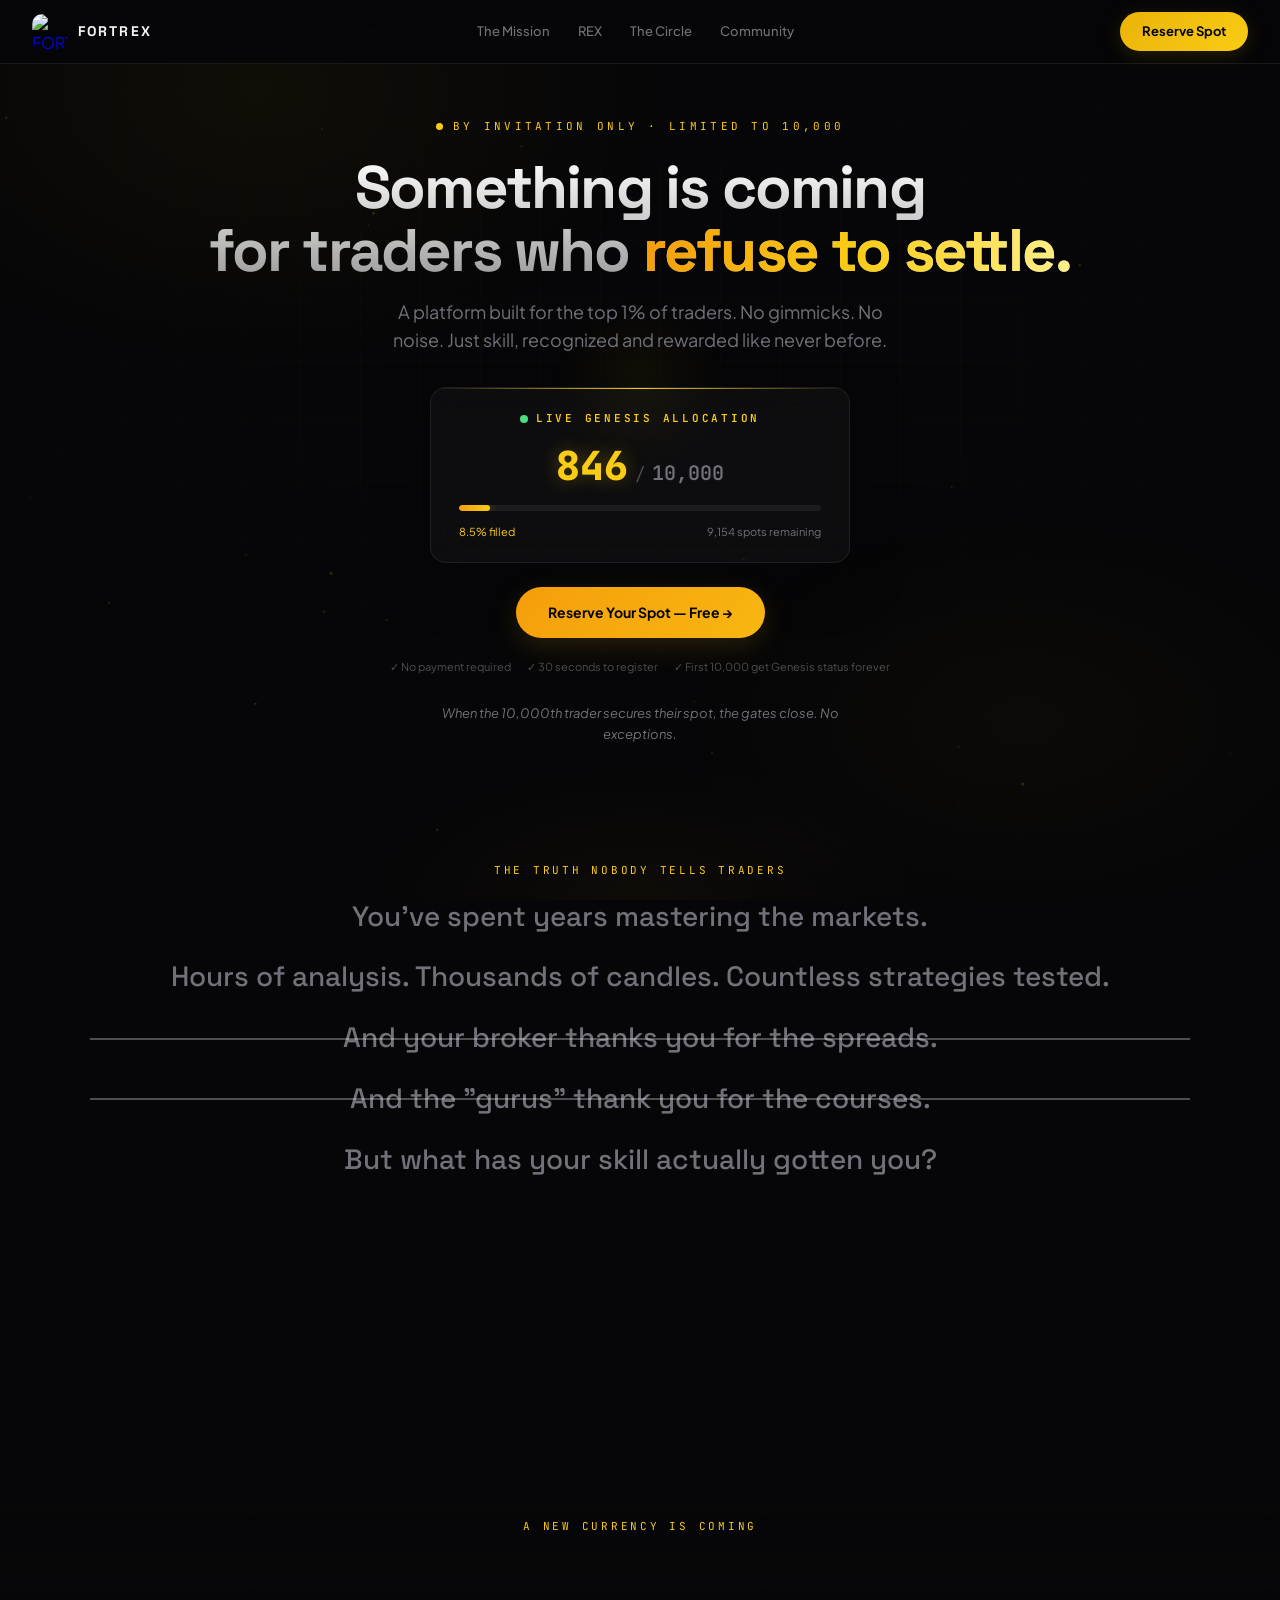
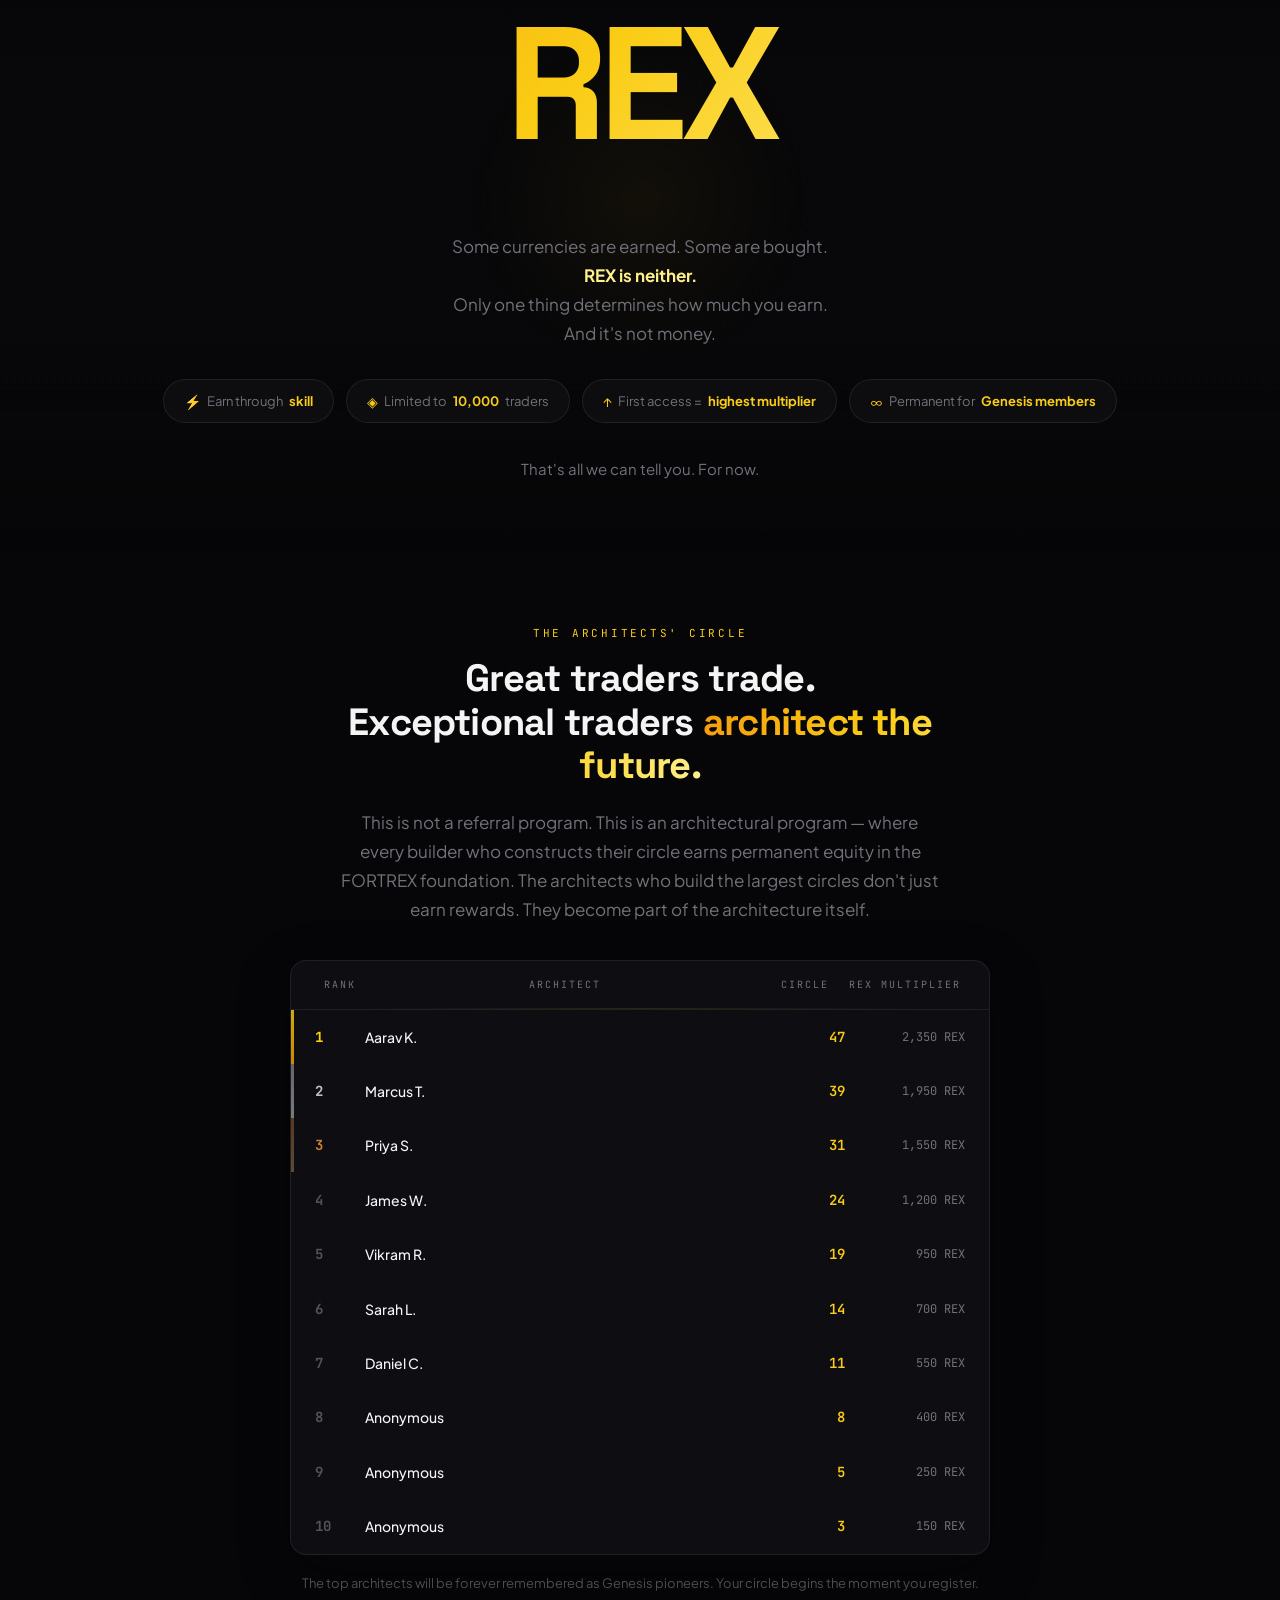
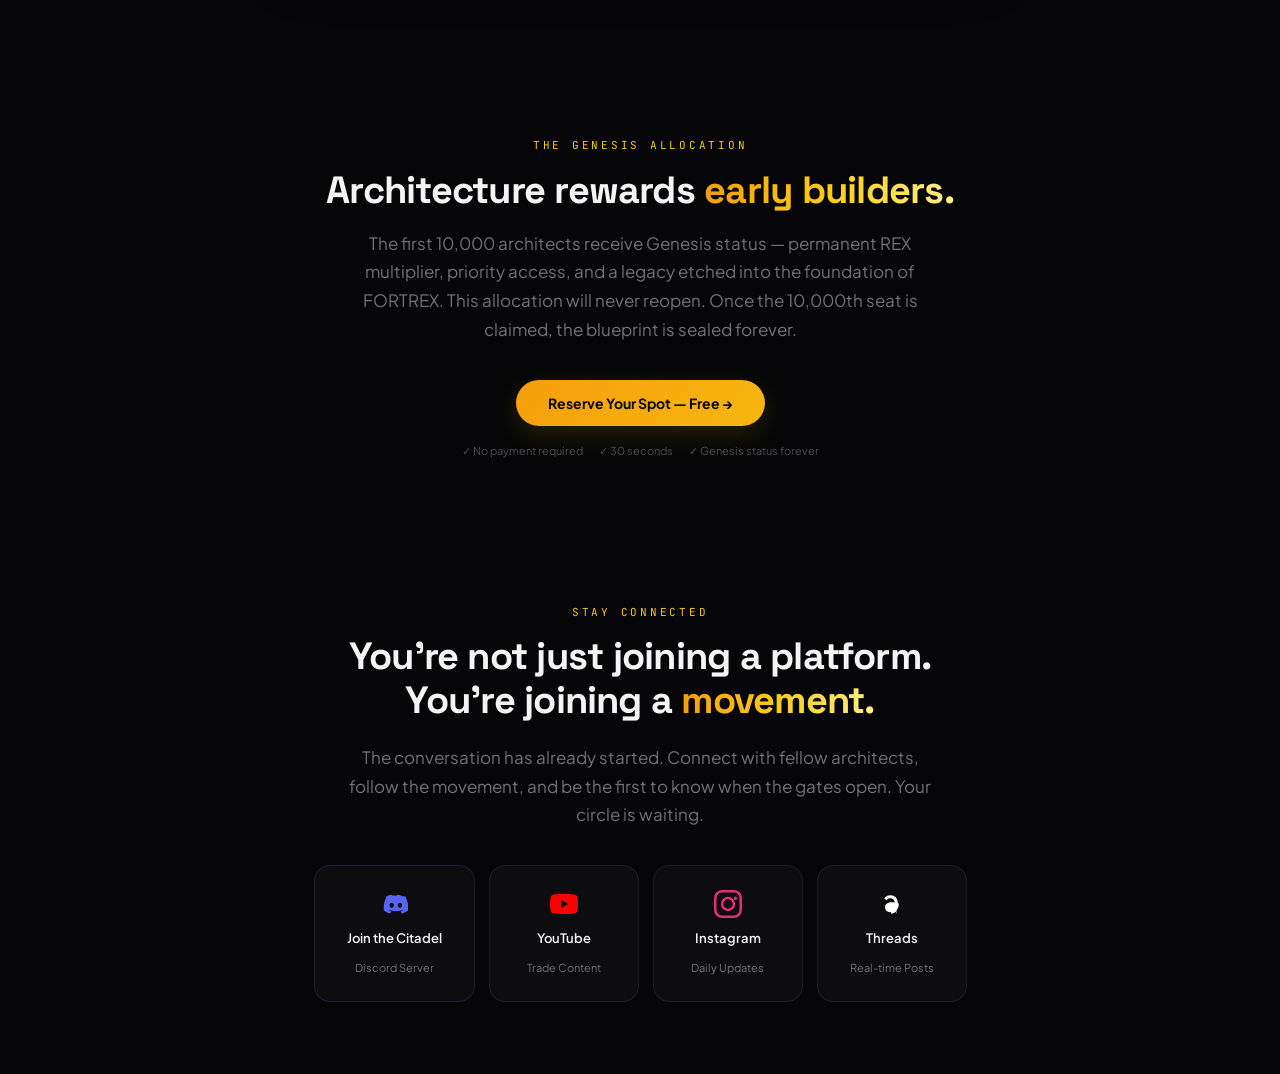
==== commit 603739b1: "Premium architectural program polish — leaderboard, modal, copy, animations LEADERBOARD: - Premium b" ====
--- a/index.html
+++ b/index.html
@@ -159,9 +159,9 @@
         Great traders trade.<br>Exceptional traders <span class="gold-shimmer-text">architect the future.</span>
       </h2>
       <p class="section-text reveal" style="margin:0 auto;text-align:center;">
-        This is not a referral program. This is an invitation to build something that outlasts you.
-        Every architect who brings skilled traders into the inner circle earns permanent recognition —
-        etched into the foundation of FORTREX forever.
+        This is not a referral program. This is an architectural program — where every builder who constructs their circle earns permanent equity in the FORTREX foundation.
+        The architects who build the largest circles don't just earn rewards. They become part of the architecture itself.
+        
       </p>
 
       <div class="leaderboard reveal">
@@ -181,10 +181,10 @@
   <!-- REGISTRATION -->
   <section class="register-section" id="register">
     <div class="container">
-      <div class="section-label reveal">Claim Your Spot</div>
-      <h2 class="section-heading reveal" style="margin:0 auto 16px;text-align:center;">Before the gates close.</h2>
+      <div class="section-label reveal">The Genesis Allocation</div>
+      <h2 class="section-heading reveal" style="margin:0 auto 16px;text-align:center;">Architecture rewards <span class="gold-shimmer-text">early builders.</span></h2>
       <p class="section-text reveal" style="margin:0 auto;text-align:center;">
-        First 10,000 traders get Genesis access — the highest REX multiplier, priority entry, and exclusive status. Forever. After that, it's gone.
+        The first 10,000 architects receive Genesis status — permanent REX multiplier, priority access, and a legacy etched into the foundation of FORTREX. This allocation will never reopen. Once the 10,000th seat is claimed, the blueprint is sealed forever.
       </p>
       <div class="reveal" style="text-align:center;margin-top:36px">
         <button class="btn-gold-shimmer" onclick="openRegModal()" style="border:none;font-family:inherit;cursor:pointer">Reserve Your Spot — Free →</button>
@@ -261,9 +261,9 @@
   <!-- CITADEL COMMUNITY -->
   <section class="community-section" id="community">
     <div class="container">
-      <div class="section-label reveal">The Citadel Awaits</div>
-      <h2 class="section-heading reveal" style="margin:0 auto 20px;text-align:center">Where the top traders gather.</h2>
-      <p class="section-text reveal" style="margin:0 auto;text-align:center">Join the community. Follow the movement. Be first to know when the gates open.</p>
+      <div class="section-label reveal">Stay Connected</div>
+      <h2 class="section-heading reveal" style="margin:0 auto 20px;text-align:center">You're not just joining a platform.<br>You're joining a <span class="gold-shimmer-text">movement.</span></h2>
+      <p class="section-text reveal" style="margin:0 auto;text-align:center">The conversation has already started. Connect with fellow architects, follow the movement, and be the first to know when the gates open. Your circle is waiting.</p>
       <div class="social-row reveal">
         <a href="https://discord.gg/propchampions" target="_blank" class="social-card discord-card">
           <svg viewBox="0 0 24 24" fill="none" width="28" height="28"><path d="M19.27 5.33C17.94 4.71 16.5 4.26 15 4a.09.09 0 0 0-.07.03c-.18.25-.34.52-.46.79a13.1 13.1 0 0 0-3.94 0c-.12-.27-.28-.54-.46-.79a.09.09 0 0 0-.07-.03c-1.5.26-2.94.71-4.27 1.33a.08.08 0 0 0-.04.03C3.58 9.48 2.97 13.5 3.27 17.48a.1.1 0 0 0 .04.07c1.8 1.32 3.54 2.12 5.25 2.65a.09.09 0 0 0 .1-.03c.4-.55.76-1.13 1.07-1.74a.08.08 0 0 0-.05-.12c-.57-.22-1.11-.48-1.64-.79a.08.08 0 0 1-.01-.13l.33-.26a.08.08 0 0 1 .08-.01c3.44 1.57 7.15 1.57 10.55 0a.08.08 0 0 1 .08.01l.33.26a.08.08 0 0 1-.01.13c-.53.31-1.07.57-1.64.79a.08.08 0 0 0-.04.12c.32.61.68 1.19 1.07 1.74a.09.09 0 0 0 .1.03c1.72-.53 3.46-1.33 5.26-2.65a.1.1 0 0 0 .04-.07c.36-4.61-.59-8.6-2.52-12.12a.07.07 0 0 0-.04-.03zM10.02 15.12c-1.04 0-1.9-.95-1.9-2.12s.84-2.12 1.9-2.12c1.07 0 1.92.96 1.9 2.12 0 1.17-.84 2.12-1.9 2.12zm7.02 0c-1.04 0-1.9-.95-1.9-2.12s.84-2.12 1.9-2.12c1.07 0 1.92.96 1.9 2.12 0 1.17-.83 2.12-1.9 2.12z" fill="#5865F2"/></svg>
@@ -384,33 +384,52 @@
         </div>
       </div>
 
-      <!-- VIRAL GROWTH ENGINE -->
+      <!-- VIRAL GROWTH ENGINE — PREMIUM ARCHITECTURAL -->
       <div class="reg-pass-viral">
-        <div class="reg-viral-title">⚡ Boost Your Multiplier</div>
-        <div class="reg-viral-desc">Invite traders to upgrade your tier. Every architect who joins your circle increases your REX earnings at launch.</div>
+        <div class="reg-viral-header">
+          <div class="reg-viral-badge">
+            <span class="reg-viral-pulse"></span>
+            <span>Genesis Allocation #0000848 — Locked</span>
+          </div>
+          <h3 class="reg-viral-title">You're in the Inner Circle.</h3>
+          <p class="reg-viral-desc">Your multiplier is locked at <strong>1.25x REX</strong>. But the Inner Circle rewards builders.</p>
+        </div>
+        <div class="reg-viral-objective">
+          <div class="reg-viral-objective-icon">⚡</div>
+          <div class="reg-viral-objective-text">
+            <div class="reg-viral-objective-title">Arch-Network Access</div>
+            <div class="reg-viral-objective-desc">Bring <strong>2 verified traders</strong> into your Circle to upgrade to <strong>2.0x REX</strong> allocation.</div>
+          </div>
+        </div>
         <div class="reg-referral-row">
           <input type="text" class="reg-referral-input" id="pass-referral-link" readonly>
-          <button class="reg-copy-btn" id="pass-copy-btn" onclick="copyReferralLink()">Copy Link</button>
-        </div>
-        <div class="reg-viral-actions">
-          <a href="#" class="reg-share-btn reg-share-x" id="pass-share-x" target="_blank">
-            <svg viewBox="0 0 24 24" width="16" height="16" fill="currentColor"><path d="M18.244 2.25h3.308l-7.227 8.26 8.502 11.24H16.17l-5.214-6.817L4.99 21.75H1.68l7.73-8.835L1.254 2.25H8.08l4.713 6.231zm-1.161 17.52h1.833L7.084 4.126H5.117z"/></svg>
-            Share to X
-          </a>
-          <a href="https://discord.gg/propchampions" target="_blank" class="reg-share-btn reg-share-discord">
-            <svg viewBox="0 0 24 24" width="16" height="16" fill="none"><path d="M19.27 5.33C17.94 4.71 16.5 4.26 15 4a.09.09 0 0 0-.07.03c-.18.25-.34.52-.46.79a13.1 13.1 0 0 0-3.94 0c-.12-.27-.28-.54-.46-.79a.09.09 0 0 0-.07-.03c-1.5.26-2.94.71-4.27 1.33a.08.08 0 0 0-.04.03C3.58 9.48 2.97 13.5 3.27 17.48a.1.1 0 0 0 .04.07c1.8 1.32 3.54 2.12 5.25 2.65a.09.09 0 0 0 .1-.03c.4-.55.76-1.13 1.07-1.74a.08.08 0 0 0-.05-.12c-.57-.22-1.11-.48-1.64-.79a.08.08 0 0 1-.01-.13l.33-.26a.08.08 0 0 1 .08-.01c3.44 1.57 7.15 1.57 10.55 0a.08.08 0 0 1 .08.01l.33.26a.08.08 0 0 1-.01.13c-.53.31-1.07.57-1.64.79a.08.08 0 0 0-.04.12c.32.61.68 1.19 1.07 1.74a.09.09 0 0 0 .1.03c1.72-.53 3.46-1.33 5.26-2.65a.1.1 0 0 0 .04-.07c.36-4.61-.59-8.6-2.52-12.12a.07.07 0 0 0-.04-.03zM10.02 15.12c-1.04 0-1.9-.95-1.9-2.12s.84-2.12 1.9-2.12c1.07 0 1.92.96 1.9 2.12 0 1.17-.84 2.12-1.9 2.12zm7.02 0c-1.04 0-1.9-.95-1.9-2.12s.84-2.12 1.9-2.12c1.07 0 1.92.96 1.9 2.12 0 1.17-.83 2.12-1.9 2.12z" fill="#5865F2"/></svg>
-            Enter the Citadel
-          </a>
-        </div>
-      </div>
-    </div>
-
-  </div>
-</div>
-</main>
-
-<!-- STICKY MOBILE CTA -->
-<div class="sticky-cta" id="sticky-cta">
+          <button class="reg-copy-btn" id="pass-copy-btn" onclick="copyReferralLink()">Copy Pass Link</button>
+        </div>
+        <div class="reg-social-radar">
+          <div class="reg-radar-label">High-Stakes Social Radar</div>
+          <div class="reg-radar-grid">
+            <a href="https://discord.gg/propchampions" target="_blank" class="reg-radar-card">
+              <div class="reg-radar-icon"><svg viewBox="0 0 24 24" width="20" height="20" fill="none"><path d="M19.27 5.33C17.94 4.71 16.5 4.26 15 4a.09.09 0 0 0-.07.03c-.18.25-.34.52-.46.79a13.1 13.1 0 0 0-3.94 0c-.12-.27-.28-.54-.46-.79a.09.09 0 0 0-.07-.03c-1.5.26-2.94.71-4.27 1.33a.08.08 0 0 0-.04.03C3.58 9.48 2.97 13.5 3.27 17.48a.1.1 0 0 0 .04.07c1.8 1.32 3.54 2.12 5.25 2.65a.09.09 0 0 0 .1-.03c.4-.55.76-1.13 1.07-1.74a.08.08 0 0 0-.05-.12c-.57-.22-1.11-.48-1.64-.79a.08.08 0 0 1-.01-.13l.33-.26a.08.08 0 0 1 .08-.01c3.44 1.57 7.15 1.57 10.55 0a.08.08 0 0 1 .08.01l.33.26a.08.08 0 0 1-.01.13c-.53.31-1.07.57-1.64.79a.08.08 0 0 0-.04.12c.32.61.68 1.19 1.07 1.74a.09.09 0 0 0 .1.03c1.72-.53 3.46-1.33 5.26-2.65a.1.1 0 0 0 .04-.07c.36-4.61-.59-8.6-2.52-12.12a.07.07 0 0 0-.04-.03zM10.02 15.12c-1.04 0-1.9-.95-1.9-2.12s.84-2.12 1.9-2.12c1.07 0 1.92.96 1.9 2.12 0 1.17-.84 2.12-1.9 2.12zm7.02 0c-1.04 0-1.9-.95-1.9-2.12s.84-2.12 1.9-2.12c1.07 0 1.92.96 1.9 2.12 0 1.17-.83 2.12-1.9 2.12z" fill="#5865F2"/></svg></div>
+              <div class="reg-radar-name">Discord</div>
+              <div class="reg-radar-tag">War Room</div>
+              <div class="reg-radar-desc">Where the 1% leak entries before market open</div>
+            </a>
+            <a href="https://youtube.com" target="_blank" class="reg-radar-card">
+              <div class="reg-radar-icon"><svg viewBox="0 0 24 24" width="20" height="20" fill="none"><path d="M23.5 6.2a3 3 0 0 0-2.1-2.1C19.5 3.5 12 3.5 12 3.5s-7.5 0-9.4.6a3 3 0 0 0-2.1 2.1A31 31 0 0 0 0 12a31 31 0 0 0 .5 5.8 3 3 0 0 0 2.1 2.1c1.9.6 9.4.6 9.4.6s7.5 0 9.4-.6a3 3 0 0 0 2.1-2.1A31 31 0 0 0 24 12a31 31 0 0 0-.5-5.8zM9.6 15.6V8.4l6.2 3.6-6.2 3.6z" fill="#FF0000"/></svg></div>
+              <div class="reg-radar-name">YouTube</div>
+              <div class="reg-radar-tag">Execution Vault</div>
+              <div class="reg-radar-desc">Uncut 6-figure trade mechanics</div>
+            </a>
+            <a href="https://instagram.com" target="_blank" class="reg-radar-card">
+              <div class="reg-radar-icon"><svg viewBox="0 0 24 24" width="20" height="20" fill="none"><path d="M12 2.16c3.2 0 3.58.01 4.85.07 1.17.05 1.8.25 2.23.41.56.22.96.48 1.38.9.42.42.68.82.9 1.38.16.42.36 1.06.41 2.23.06 1.27.07 1.65.07 4.85s-.01 3.58-.07 4.85c-.05 1.17-.25 1.8-.41 2.23-.22.56-.48.96-.9 1.38-.42.42-.82.68-1.38.9-.42.16-1.06.36-2.23.41-1.27.06-1.65.07-4.85.07s-3.58-.01-4.85-.07c-1.17-.05-1.8-.25-2.23-.41a3.7 3.7 0 0 1-1.38-.9 3.7 3.7 0 0 1-.9-1.38c-.16-.42-.36-1.06-.41-2.23-.06-1.27-.07-1.65-.07-4.85s.01-3.58.07-4.85c.05-1.17.25-1.8.41-2.23.22-.56.48-.96.9-1.38.42-.42.82-.68 1.38-.9.42-.16 1.06-.36 2.23-.41 1.27-.06 1.65-.07 4.85-.07M12 0C8.74 0 8.33.01 7.05.07 5.78.13 4.9.33 4.14.63c-.79.31-1.46.72-2.13 1.39C1.34 2.69.93 3.36.63 4.14.33 4.9.13 5.78.07 7.05.01 8.33 0 8.74 0 12s.01 3.67.07 4.95c.06 1.27.26 2.15.56 2.91.31.79.72 1.46 1.39 2.13.67.67 1.34 1.08 2.13 1.39.76.3 1.64.5 2.91.56C8.33 23.99 8.74 24 12 24s3.67-.01 4.95-.07c1.27-.06 2.15-.26 2.91-.56.79-.31 1.46-.72 2.13-1.39.67-.67 1.08-1.34 1.39-2.13.3-.76.5-1.64.56-2.91.06-1.28.07-1.69.07-4.95s-.01-3.67-.07-4.95c-.06-1.27-.26-2.15-.56-2.91-.31-.79-.72-1.46-1.39-2.13C21.31 1.34 20.64.93 19.86.63c-.76-.3-1.64-.5-2.91-.56C15.67.01 15.26 0 12 0zm0 5.84A6.16 6.16 0 1 0 18.16 12 6.16 6.16 0 0 0 12 5.84zm0 10.16A4 4 0 1 1 16 12a4 4 0 0 1-4 4zm6.41-10.41a1.44 1.44 0 1 0 1.44 1.44 1.44 1.44 0 0 0-1.44-1.44z" fill="#E1306C"/></svg></div>
+              <div class="reg-radar-name">Instagram</div>
+              <div class="reg-radar-tag">Genesis Intel</div>
+              <div class="reg-radar-desc">Flash leaks & gate opening signals. 24h expires</div>
+            </a>
+          </div>
+        </div>
+        <a href="https://discord.gg/propchampions" target="_blank" class="btn-gold-shimmer reg-terminal-cta">Enter Genesis Terminal →</a>
+      </div>
   <div class="sticky-cta-info"><span class="sticky-spots" id="sticky-spots">10,000 spots left</span></div>
   <a href="javascript:void(0)" class="btn-gold-shimmer sticky-btn" id="sticky-btn" onclick="openRegModal()">Reserve Spot →</a>
 </div>
--- a/css/style.css
+++ b/css/style.css
@@ -20,8 +20,8 @@
 .particle-canvas{position:fixed;inset:0;pointer-events:none;z-index:1;opacity:0.5}
 
 /* NAV */
-.nav-bar{position:fixed;top:0;left:0;right:0;height:64px;z-index:1000;display:flex;align-items:center;justify-content:space-between;padding:0 32px;background:rgba(6,6,8,0.6);backdrop-filter:blur(20px);-webkit-backdrop-filter:blur(20px);border-bottom:1px solid var(--glass-border);transition:background 0.3s var(--spring)}
-.nav-bar.scrolled{background:rgba(6,6,8,0.85)}
+.nav-bar{position:fixed;top:0;left:0;right:0;height:64px;z-index:1000;display:flex;align-items:center;justify-content:space-between;padding:0 32px;background:rgba(6,6,8,0.92);backdrop-filter:blur(24px);-webkit-backdrop-filter:blur(24px);border-bottom:1px solid var(--glass-border);transition:background 0.3s var(--spring)}
+.nav-bar.scrolled{background:rgba(6,6,8,0.96)}
 .nav-brand{display:flex;align-items:center;text-decoration:none;position:relative;gap:10px}
 .logo-flip{perspective:600px;width:36px;height:36px;cursor:pointer}
 .logo-flip-inner{width:100%;height:100%;position:relative;transform-style:preserve-3d;transition:transform 0.8s var(--spring);animation:logo-auto-flip 6s ease-in-out infinite}
@@ -43,9 +43,10 @@
 /* LOGO CLICK GLOW */
 .logo-click-glow{position:absolute;inset:-20px;border-radius:50%;pointer-events:none;opacity:0}
 .logo-click-glow.active{animation:logo-burst 1.2s ease-out forwards}
-@keyframes logo-burst{0%{opacity:0;transform:scale(0.5);box-shadow:0 0 0 0 var(--gold-glow)}30%{opacity:1;transform:scale(1.2);box-shadow:0 0 40px 20px var(--gold-glow),0 0 80px 40px rgba(234,179,8,0.2)}100%{opacity:0;transform:scale(2);box-shadow:0 0 0 0 rgba(234,179,8,0)}}
-.logo-click-glow.active::before{content:'';position:absolute;inset:0;border-radius:50%;border:2px solid var(--gold-light);animation:logo-ring 1.2s ease-out forwards}
+@keyframes logo-burst{0%{opacity:0;transform:scale(0.5);box-shadow:0 0 0 0 var(--gold-glow)}20%{opacity:1;transform:scale(1.3);box-shadow:0 0 50px 25px var(--gold-glow),0 0 100px 50px rgba(234,179,8,0.15)}50%{opacity:0.8;transform:scale(1.6);box-shadow:0 0 30px 15px rgba(234,179,8,0.2)}100%{opacity:0;transform:scale(2.5);box-shadow:0 0 0 0 rgba(234,179,8,0)}}
 @keyframes logo-ring{0%{transform:scale(0.3);opacity:1}100%{transform:scale(3);opacity:0}}
+.logo-flip.clicked{animation:logo-click-pulse 0.6s var(--spring)}
+@keyframes logo-click-pulse{0%{transform:scale(1)}30%{transform:scale(0.9)}60%{transform:scale(1.08)}100%{transform:scale(1)}}
 
 main{position:relative;z-index:2;padding-top:64px}
 section{padding:clamp(48px,7vw,72px) 24px;position:relative}
@@ -158,11 +159,32 @@
 .leaderboard-row:hover .lb-rank.top-1{transform:scale(1.2);text-shadow:0 0 12px rgba(255,215,0,0.6)}
 .leaderboard-row:hover .lb-rank.top-2{transform:scale(1.15);text-shadow:0 0 8px rgba(192,192,192,0.5)}
 .leaderboard-row:hover .lb-rank.top-3{transform:scale(1.1);text-shadow:0 0 8px rgba(205,127,50,0.5)}
+
+/* Premium badge glow on hover */
+.leaderboard-row.top-1 .lb-rank,.leaderboard-row.top-2 .lb-rank,.leaderboard-row.top-3 .lb-rank{position:relative}
+.leaderboard-row.top-1 .lb-rank::after{content:'';position:absolute;inset:-4px -8px;border-radius:8px;background:radial-gradient(circle,rgba(255,215,0,0.15),transparent 70%);opacity:0;transition:opacity 0.4s var(--spring);z-index:-1}
+.leaderboard-row.top-1:hover .lb-rank::after{opacity:1}
+.leaderboard-row.top-2 .lb-rank::after{content:'';position:absolute;inset:-4px -8px;border-radius:8px;background:radial-gradient(circle,rgba(192,192,192,0.12),transparent 70%);opacity:0;transition:opacity 0.4s var(--spring);z-index:-1}
+.leaderboard-row.top-2:hover .lb-rank::after{opacity:1}
+.leaderboard-row.top-3 .lb-rank::after{content:'';position:absolute;inset:-4px -8px;border-radius:8px;background:radial-gradient(circle,rgba(205,127,50,0.12),transparent 70%);opacity:0;transition:opacity 0.4s var(--spring);z-index:-1}
+.leaderboard-row.top-3:hover .lb-rank::after{opacity:1}
+
+/* Continuous shimmer on top-3 accent bars */
+.leaderboard-row.top-1::after,.leaderboard-row.top-2::after,.leaderboard-row.top-3::after{background-size:200% 100%;animation:accent-shimmer 2s linear infinite}
+@keyframes accent-shimmer{0%{background-position:0% 0}100%{background-position:200% 0}}
+
+/* Gradient sweep on row hover */
+.lb-sweep{position:absolute;top:0;left:-100%;width:100%;height:100%;background:linear-gradient(90deg,transparent,rgba(234,179,8,0.04),transparent);pointer-events:none;transition:left 0.6s var(--spring)}
+.leaderboard-row:hover .lb-sweep{left:100%}
+
+/* Rank bounce on reveal — more exciting than slide */
+@keyframes rank-bounce{0%{opacity:0;transform:translateX(-20px) scale(0.5) translateY(10px)}40%{opacity:1;transform:translateX(0) scale(1.15) translateY(-3px)}70%{transform:translateX(0) scale(0.95) translateY(0)}100%{opacity:1;transform:translateX(0) scale(1) translateY(0)}}
+.leaderboard-row{will-change:transform}
 .lb-name{font-size:14px;font-weight:500;color:var(--text);text-align:left}
 .lb-invites{font-family:'JetBrains Mono',monospace;font-size:14px;font-weight:600;color:var(--gold-light);text-align:right}
 .lb-reward{font-family:'JetBrains Mono',monospace;font-size:12px;color:var(--text-muted);text-align:right}
-.leaderboard-row.visible .lb-rank{animation:rank-climb 0.6s var(--spring) forwards;animation-delay:var(--climb-delay,0s);opacity:0}
-@keyframes rank-climb{0%{opacity:0;transform:translateX(-20px) scale(0.8)}100%{opacity:1;transform:translateX(0) scale(1)}}
+.leaderboard-row.visible .lb-rank{animation:rank-bounce 0.7s var(--spring) forwards;animation-delay:var(--climb-delay,0s);opacity:0}
+@keyframes rank-bounce{0%{opacity:0;transform:translateX(-20px) scale(0.5) translateY(10px)}40%{opacity:1;transform:translateX(0) scale(1.15) translateY(-3px)}70%{transform:translateX(0) scale(0.95) translateY(0)}100%{opacity:1;transform:translateX(0) scale(1) translateY(0)}}
 .leaderboard-row.visible .lb-name{animation:name-slide 0.5s var(--spring) forwards;animation-delay:var(--climb-delay,0s);opacity:0}
 @keyframes name-slide{0%{opacity:0;transform:translateX(20px)}100%{opacity:1;transform:translateX(0)}}
 .leaderboard-row.visible .lb-invites{animation:count-pop 0.4s var(--spring) forwards;animation-delay:calc(var(--climb-delay,0s) + 0.1s);opacity:0}
@@ -412,8 +434,8 @@
 
 /* VIRAL GROWTH ENGINE */
 .reg-pass-viral{position:relative;z-index:2;text-align:center}
-.reg-viral-title{font-family:'Space Grotesk',sans-serif;font-size:15px;font-weight:700;color:var(--gold-light);margin-bottom:4px}
-.reg-viral-desc{font-size:11px;color:var(--text-muted);margin-bottom:12px;line-height:1.5}
+.reg-viral-title{font-family:'Space Grotesk',sans-serif;font-size:18px;font-weight:700;color:var(--text);margin-bottom:4px}
+.reg-viral-desc{font-size:12px;color:var(--text-muted);line-height:1.5}.reg-viral-desc strong{color:var(--gold-light)}
 .reg-referral-row{display:flex;gap:8px;margin-bottom:12px}
 .reg-referral-input{flex:1;padding:12px 14px;background:rgba(0,0,0,0.3);border:1px solid var(--glass-border);border-radius:10px;color:var(--gold-light);font-size:12px;font-family:'JetBrains Mono',monospace;outline:none;min-width:0}
 .reg-copy-btn{padding:10px 16px;background:var(--gold-dim);border:1px solid var(--gold-dim);border-radius:10px;color:var(--gold-light);font-size:12px;font-weight:600;cursor:pointer;transition:all 0.25s var(--spring);white-space:nowrap;font-family:'Plus Jakarta Sans',sans-serif}
@@ -428,6 +450,33 @@
 .reg-share-discord{background:rgba(88,101,242,0.15);color:#8181ff;border:1px solid rgba(88,101,242,0.3)}
 .reg-share-discord:hover{background:rgba(88,101,242,0.25)}
 
+
+/* VIRAL SECTION — PREMIUM REWRITE */
+.reg-viral-header{text-align:center;margin-bottom:16px}
+.reg-viral-badge{display:inline-flex;align-items:center;gap:8px;padding:6px 14px;background:var(--glass-surface);border:1px solid var(--glass-border);border-radius:100px;font-size:11px;font-family:'JetBrains Mono',monospace;color:var(--gold-light);font-weight:600;margin-bottom:12px}
+.reg-viral-pulse{width:7px;height:7px;border-radius:50%;background:#4ade80;animation:live-green 1.5s ease-in-out infinite;flex-shrink:0}
+.reg-viral-objective{display:flex;align-items:flex-start;gap:12px;padding:14px;background:linear-gradient(135deg,rgba(234,179,8,0.04),rgba(234,179,8,0.01));border:1px solid var(--gold-dim);border-radius:12px;margin:16px 0;text-align:left}
+.reg-viral-objective-icon{font-size:20px;flex-shrink:0;line-height:1}
+.reg-viral-objective-text{flex:1}
+.reg-viral-objective-title{font-family:'Space Grotesk',sans-serif;font-size:14px;font-weight:700;color:var(--gold-light);margin-bottom:4px}
+.reg-viral-objective-desc{font-size:11px;color:var(--text-muted);line-height:1.5}
+.reg-viral-objective-desc strong{color:var(--gold-light);font-weight:700}
+
+/* SOCIAL RADAR GRID */
+.reg-social-radar{margin-top:16px}
+.reg-radar-label{font-family:'JetBrains Mono',monospace;font-size:10px;letter-spacing:0.2em;text-transform:uppercase;color:var(--text-muted);margin-bottom:10px;text-align:center}
+.reg-radar-grid{display:grid;grid-template-columns:1fr 1fr 1fr;gap:8px}
+.reg-radar-card{display:flex;flex-direction:column;align-items:center;gap:3px;padding:14px 8px;background:rgba(255,255,255,0.03);border:1px solid rgba(255,255,255,0.08);border-radius:12px;text-decoration:none;color:var(--text);transition:all 0.3s var(--spring);position:relative;overflow:hidden;backdrop-filter:blur(8px)}
+.reg-radar-card::before{content:'';position:absolute;inset:0;opacity:0;transition:opacity 0.4s;background:radial-gradient(circle at 50% 50%,rgba(234,179,8,0.06),transparent 70%)}
+.reg-radar-card:hover{transform:translateY(-3px) scale(1.02);border-color:rgba(234,179,8,0.4);box-shadow:0 8px 24px rgba(6,6,8,0.4)}
+.reg-radar-card:hover::before{opacity:1}
+.reg-radar-icon{width:32px;height:32px;border-radius:8px;display:flex;align-items:center;justify-content:center;background:rgba(255,255,255,0.04);transition:transform 0.3s var(--spring)}
+.reg-radar-card:hover .reg-radar-icon{transform:scale(1.1) rotate(-5deg)}
+.reg-radar-name{font-size:12px;font-weight:600;color:var(--text)}
+.reg-radar-tag{font-size:11px;font-weight:700;color:var(--gold-light);font-family:'Space Grotesk',sans-serif}
+.reg-radar-desc{font-size:9px;color:var(--text-muted);text-align:center;line-height:1.3;margin-top:2px}
+.reg-terminal-cta{width:100%;margin-top:14px;padding:13px;border-radius:12px;font-size:14px;font-weight:700;justify-content:center}
+@media(max-width:380px){.reg-radar-grid{gap:6px}.reg-radar-card{padding:10px 6px}.reg-radar-desc{font-size:8px}}
 /* MOBILE MODAL */
 @media(max-width:768px){
   .reg-modal-overlay{padding:16px}
@@ -437,6 +486,7 @@
   .genesis-pass-id-value{font-size:20px}
   .genesis-pass-mult-value{font-size:24px}
   .reg-referral-row{flex-direction:column}
+  .reg-radar-grid{gap:6px}.reg-radar-card{padding:10px 6px}.reg-radar-desc{font-size:8px}
   .reg-copy-btn{width:100%;text-align:center}
   .reg-input-group .iti--allow-dropdown input{padding-left:64px !important;font-size:13px}
 }
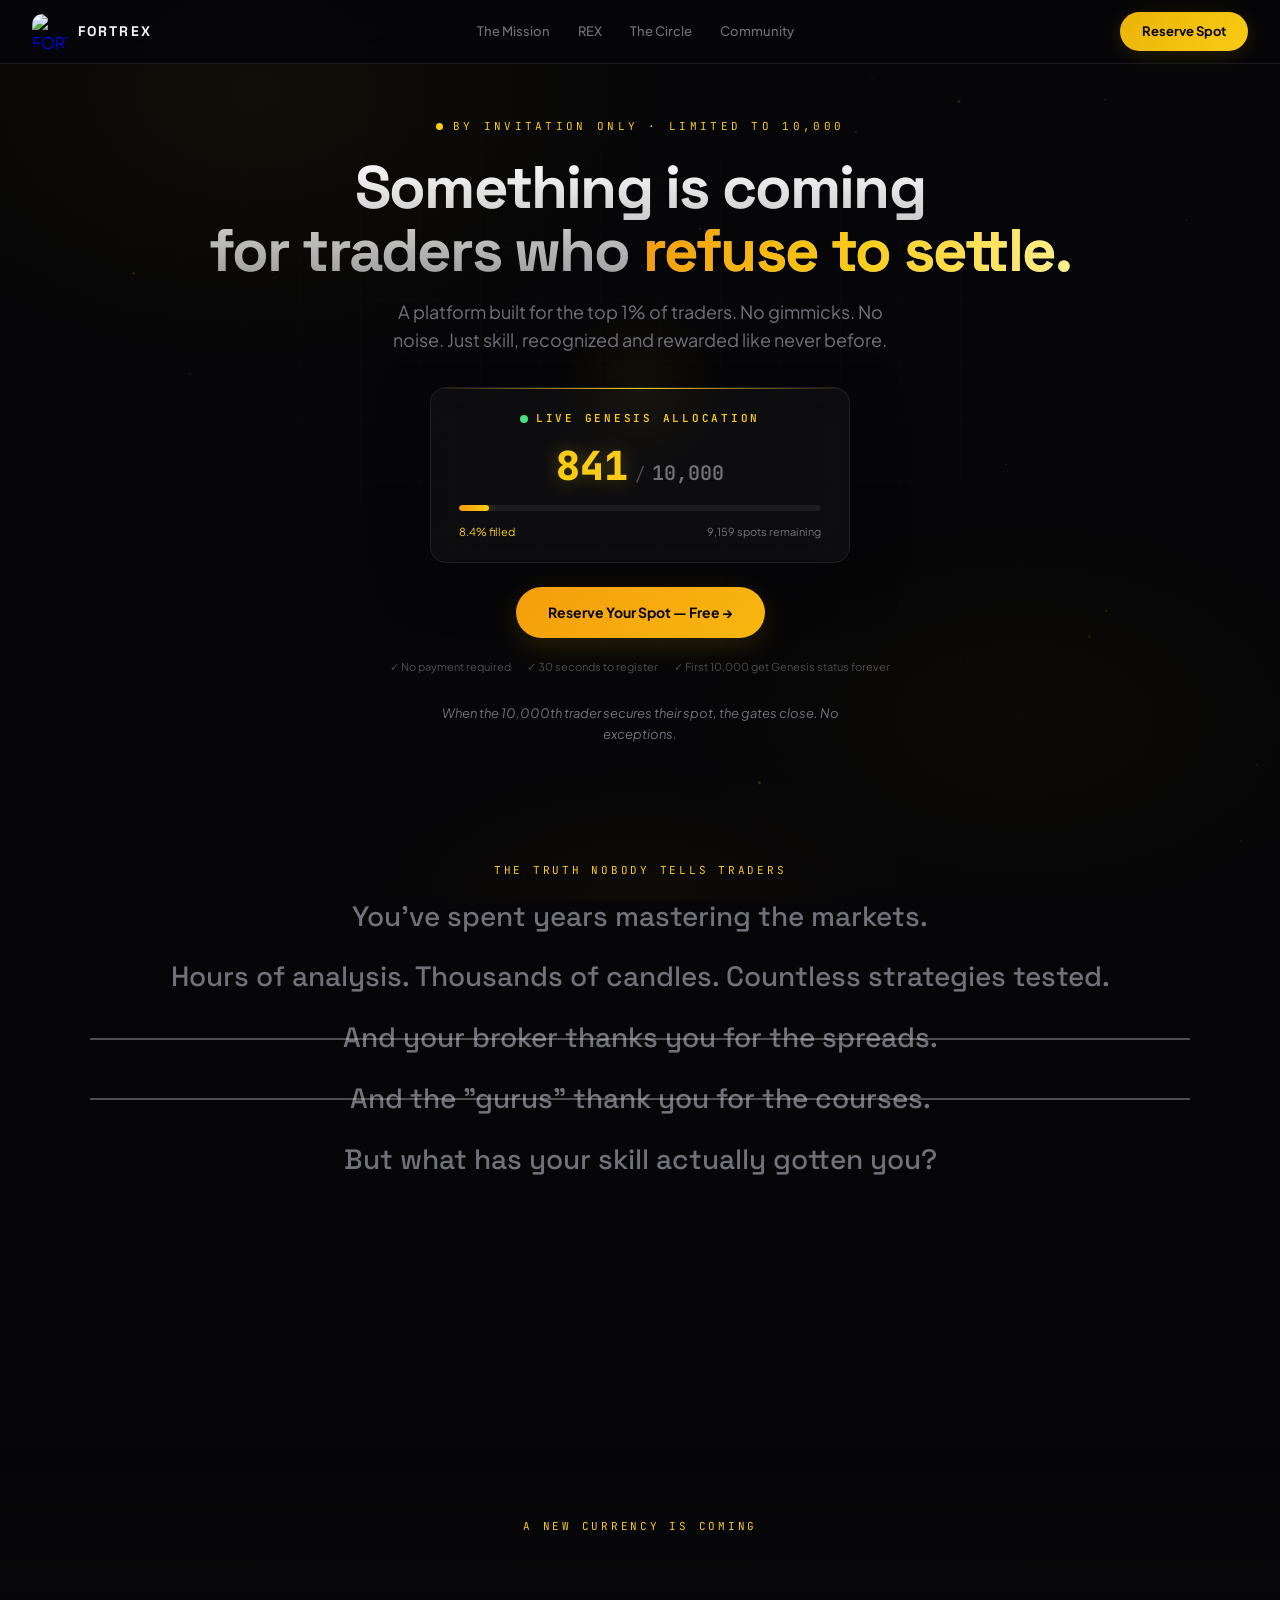
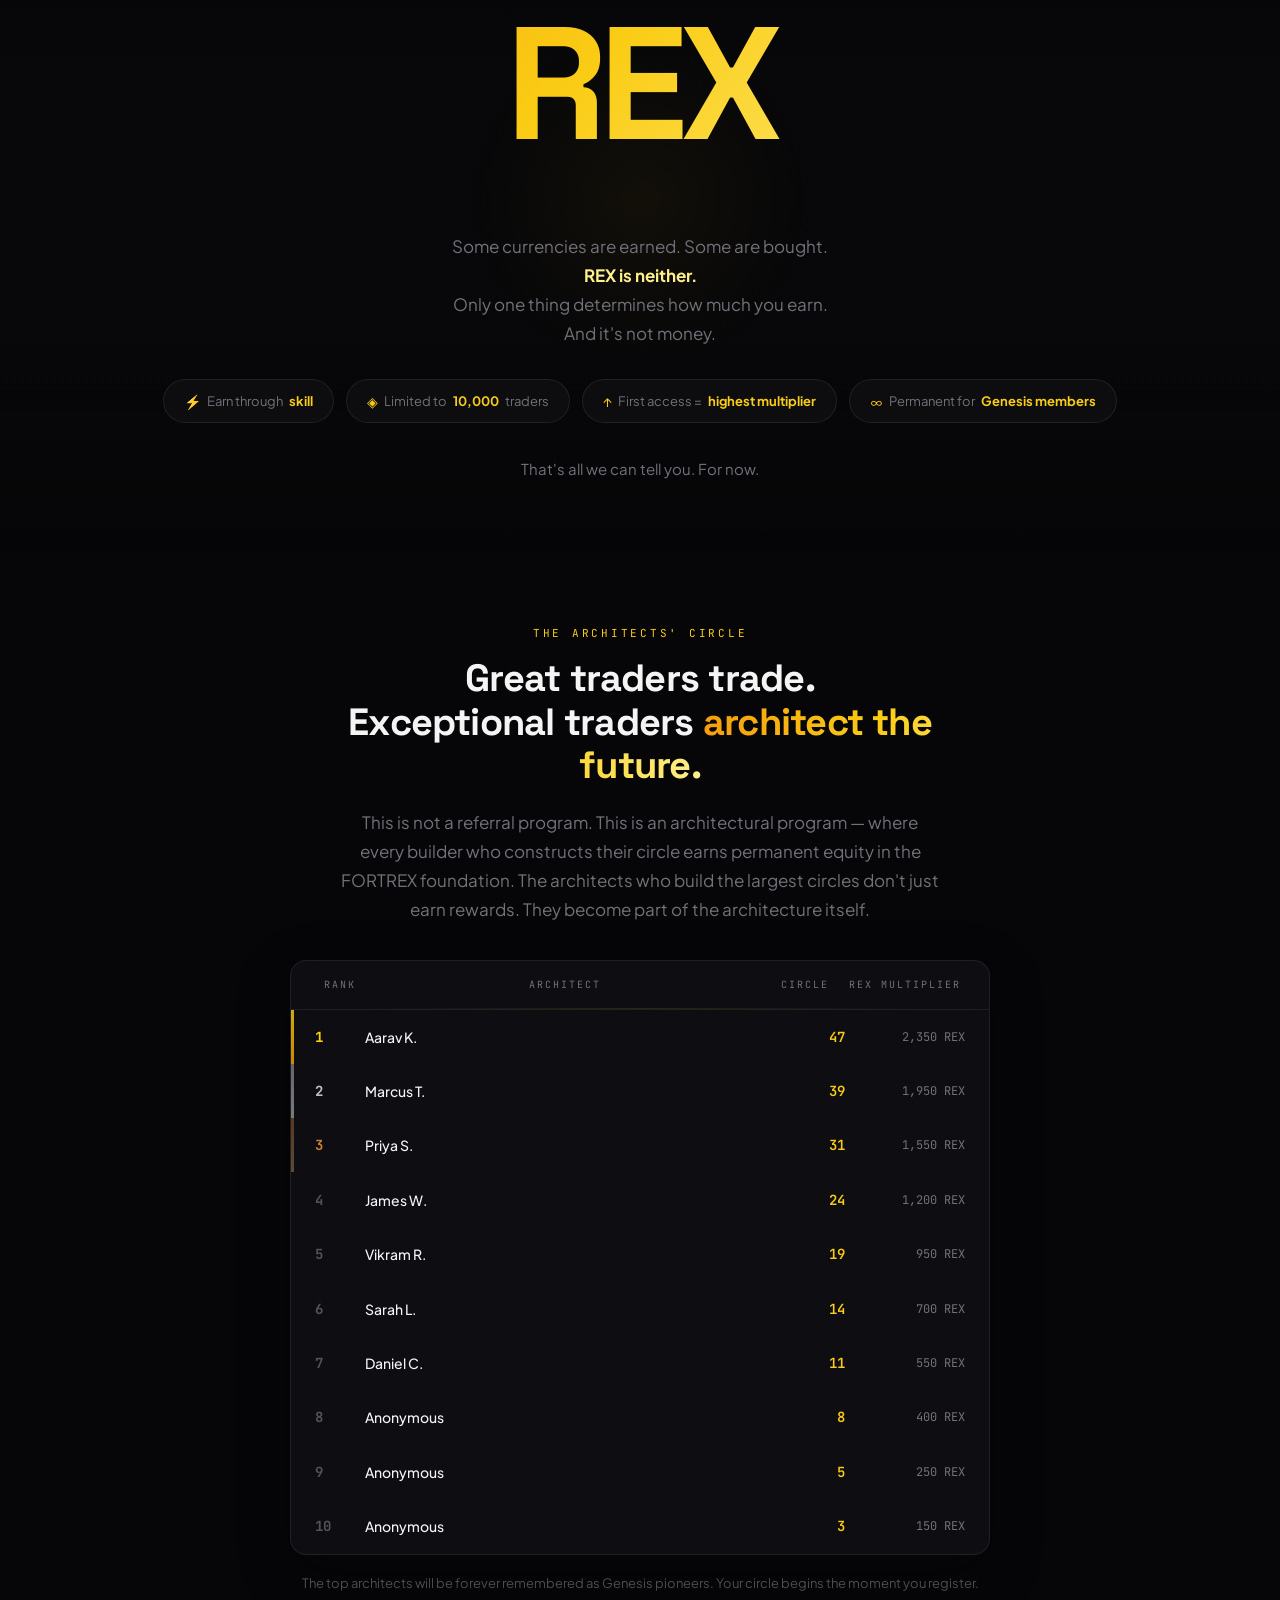
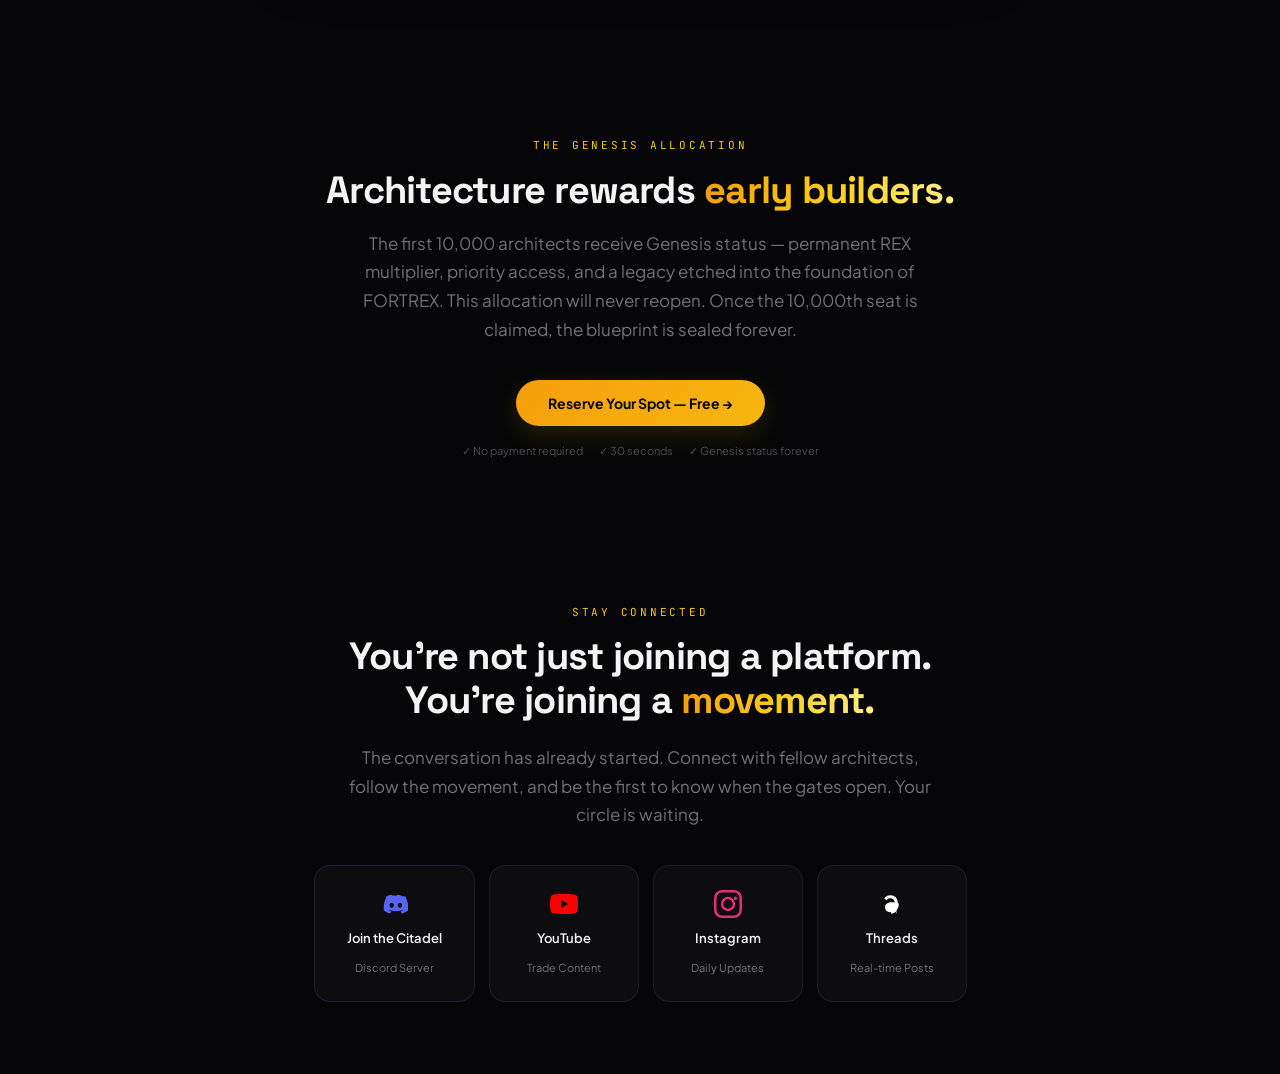
==== commit c0bed421: "Fix: modal form bugs, email validation, backdrop dimming, form friction reduction CRITICAL FIXES: 1." ====
--- a/index.html
+++ b/index.html
@@ -310,22 +310,18 @@
       <p class="reg-modal-sub">You're 30 seconds away from permanent Genesis status. No payment. No commitment.</p>
       <div class="reg-modal-form">
         <div class="reg-input-group">
-          <label>Full Name</label>
-          <input type="text" id="modal-name" placeholder="Your name" autocomplete="name">
+          <label>Email Address</label>
+          <input type="email" id="modal-email" placeholder="you@example.com" autocomplete="email" required>
         </div>
         <div class="reg-input-group">
-          <label>Email Address</label>
-          <input type="email" id="modal-email" placeholder="you@example.com" autocomplete="email">
-        </div>
-        <div class="reg-input-group">
-          <label>Phone Number</label>
-          <input type="tel" id="modal-phone" placeholder="Mobile number" autocomplete="tel">
+          <label>Discord / Telegram Handle <span class="reg-input-optional">optional</span></label>
+          <input type="text" id="modal-handle" placeholder="@username" autocomplete="username">
         </div>
         <div class="reg-form-error" id="modal-form-error"></div>
         <button class="btn-gold-shimmer reg-submit-btn" id="modal-submit-btn" onclick="submitRegModal(event)">
           <span>Claim My Genesis Spot →</span>
         </button>
-        <div class="reg-form-trust">🔒 Your data is safe. We never spam. Unsubscribe anytime.</div>
+        <div class="reg-form-trust">🔒 Zero spam. Instant verification.</div>
       </div>
     </div>
 
--- a/css/style.css
+++ b/css/style.css
@@ -331,7 +331,7 @@
 .reg-modal-overlay{position:fixed;inset:0;z-index:9999;display:none;align-items:center;justify-content:center;padding:20px}
 .reg-modal-overlay.active{display:flex;animation:modal-fade-in 0.3s var(--spring) forwards}
 @keyframes modal-fade-in{from{opacity:0}to{opacity:1}}
-.reg-modal-backdrop{position:absolute;inset:0;background:rgba(6,6,8,0.8);backdrop-filter:blur(8px);-webkit-backdrop-filter:blur(8px)}
+.reg-modal-backdrop{position:absolute;inset:0;background:rgba(0,0,0,0.85);backdrop-filter:blur(12px);-webkit-backdrop-filter:blur(12px)}
 
 /* CONTAINER */
 .reg-modal-container{position:relative;max-width:440px;width:100%;max-height:85vh;overflow-y:auto;background:rgba(12,12,15,0.9);border:1px solid var(--glass-border);border-radius:20px;backdrop-filter:blur(24px);-webkit-backdrop-filter:blur(24px);box-shadow:0 24px 80px rgba(6,6,8,0.6),0 0 0 1px rgba(234,179,8,0.05);animation:modal-slide-up 0.5s var(--spring) forwards}
@@ -369,7 +369,8 @@
 .reg-input-group{margin-bottom:12px;text-align:left}
 .reg-input-group label{display:block;font-size:11px;letter-spacing:0.1em;text-transform:uppercase;color:var(--text-muted);margin-bottom:6px;font-weight:500}
 .reg-input-group input{width:100%;padding:12px 14px;background:var(--glass-surface);border:1px solid var(--glass-border);border-radius:10px;color:var(--text);font-size:13px;font-family:'Plus Jakarta Sans',sans-serif;transition:all 0.25s var(--spring);outline:none}
-.reg-input-group input:focus{border-color:var(--gold-dim);background:rgba(234,179,8,0.02);box-shadow:0 0 0 3px rgba(234,179,8,0.05)}
+.reg-input-optional{font-size:9px;color:var(--text-dim);font-weight:400;text-transform:none;letter-spacing:0;margin-left:4px}
+.reg-input-group input:focus{border-color:var(--gold);background:rgba(234,179,8,0.04);box-shadow:0 0 0 3px rgba(234,179,8,0.1),0 0 20px rgba(234,179,8,0.08)}
 .reg-input-group input::placeholder{color:var(--text-dim)}
 
 /* INTL-TEL-INPUT inside modal */
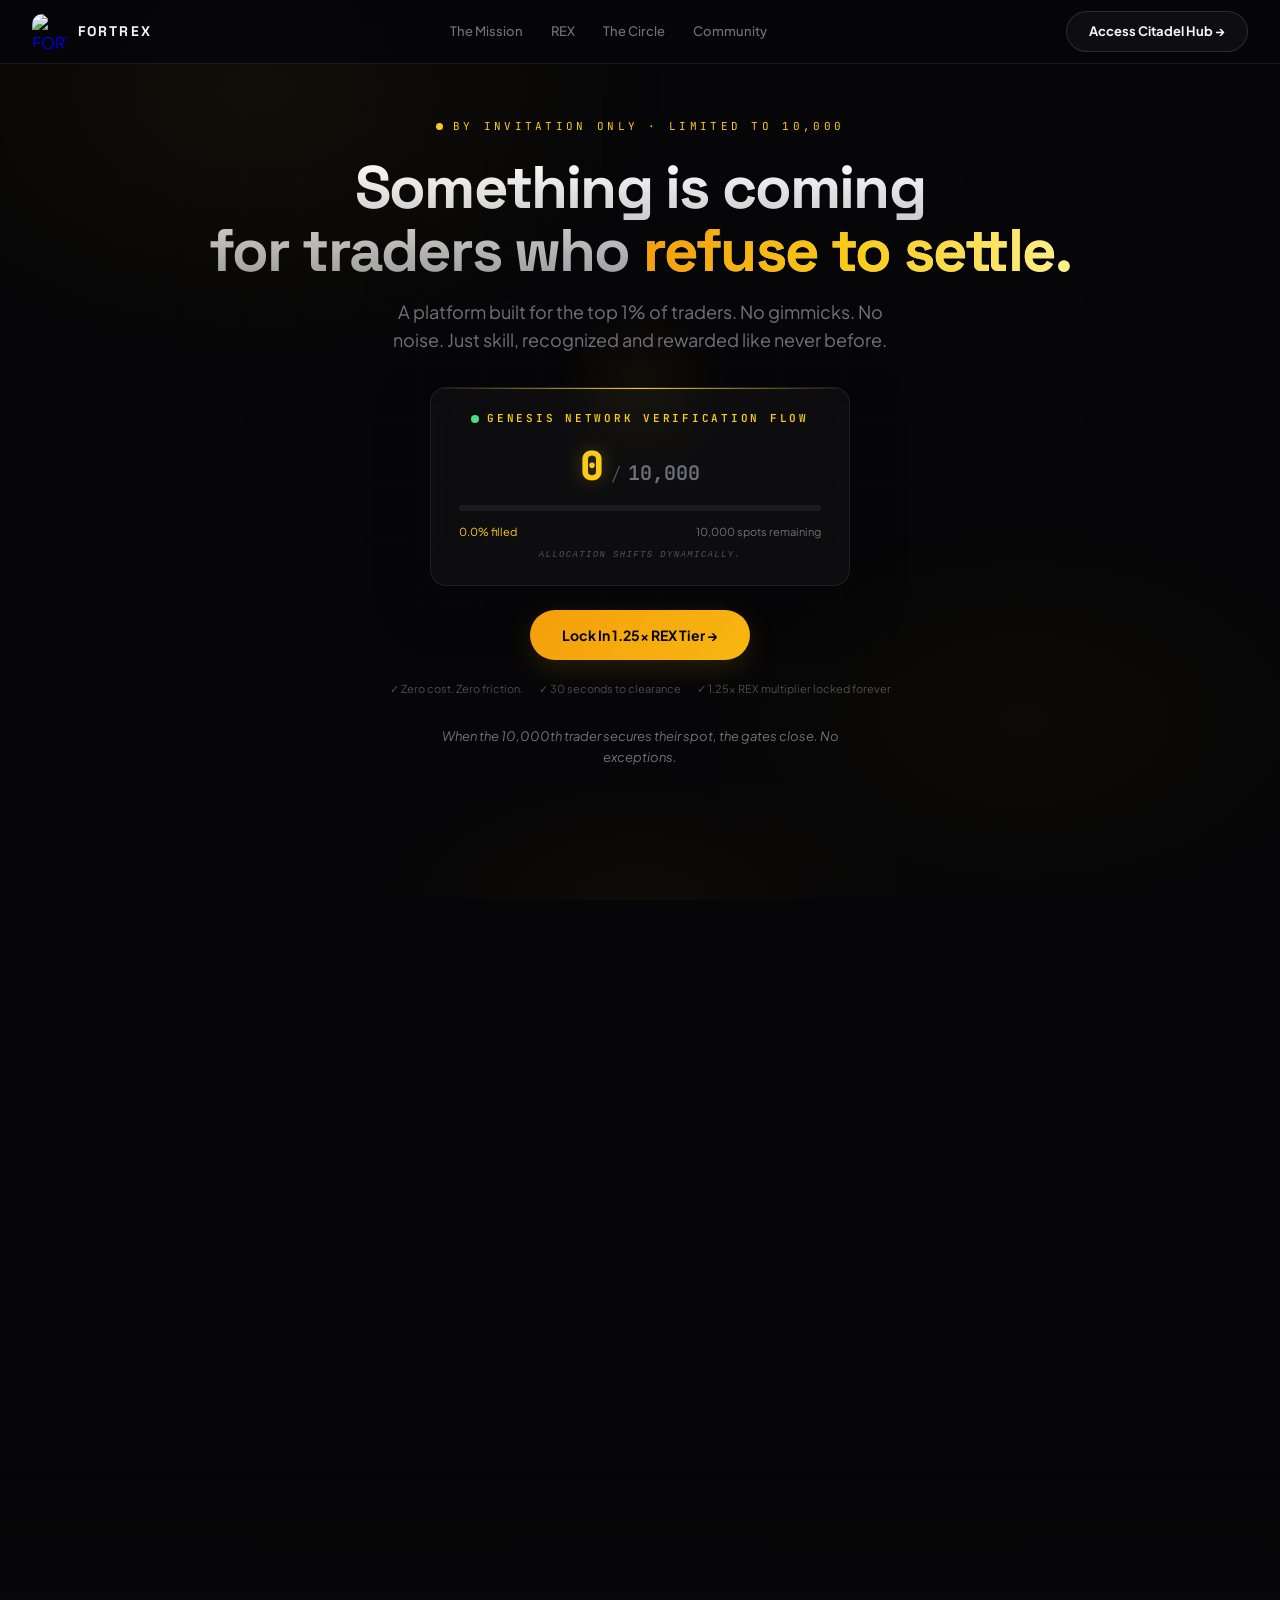
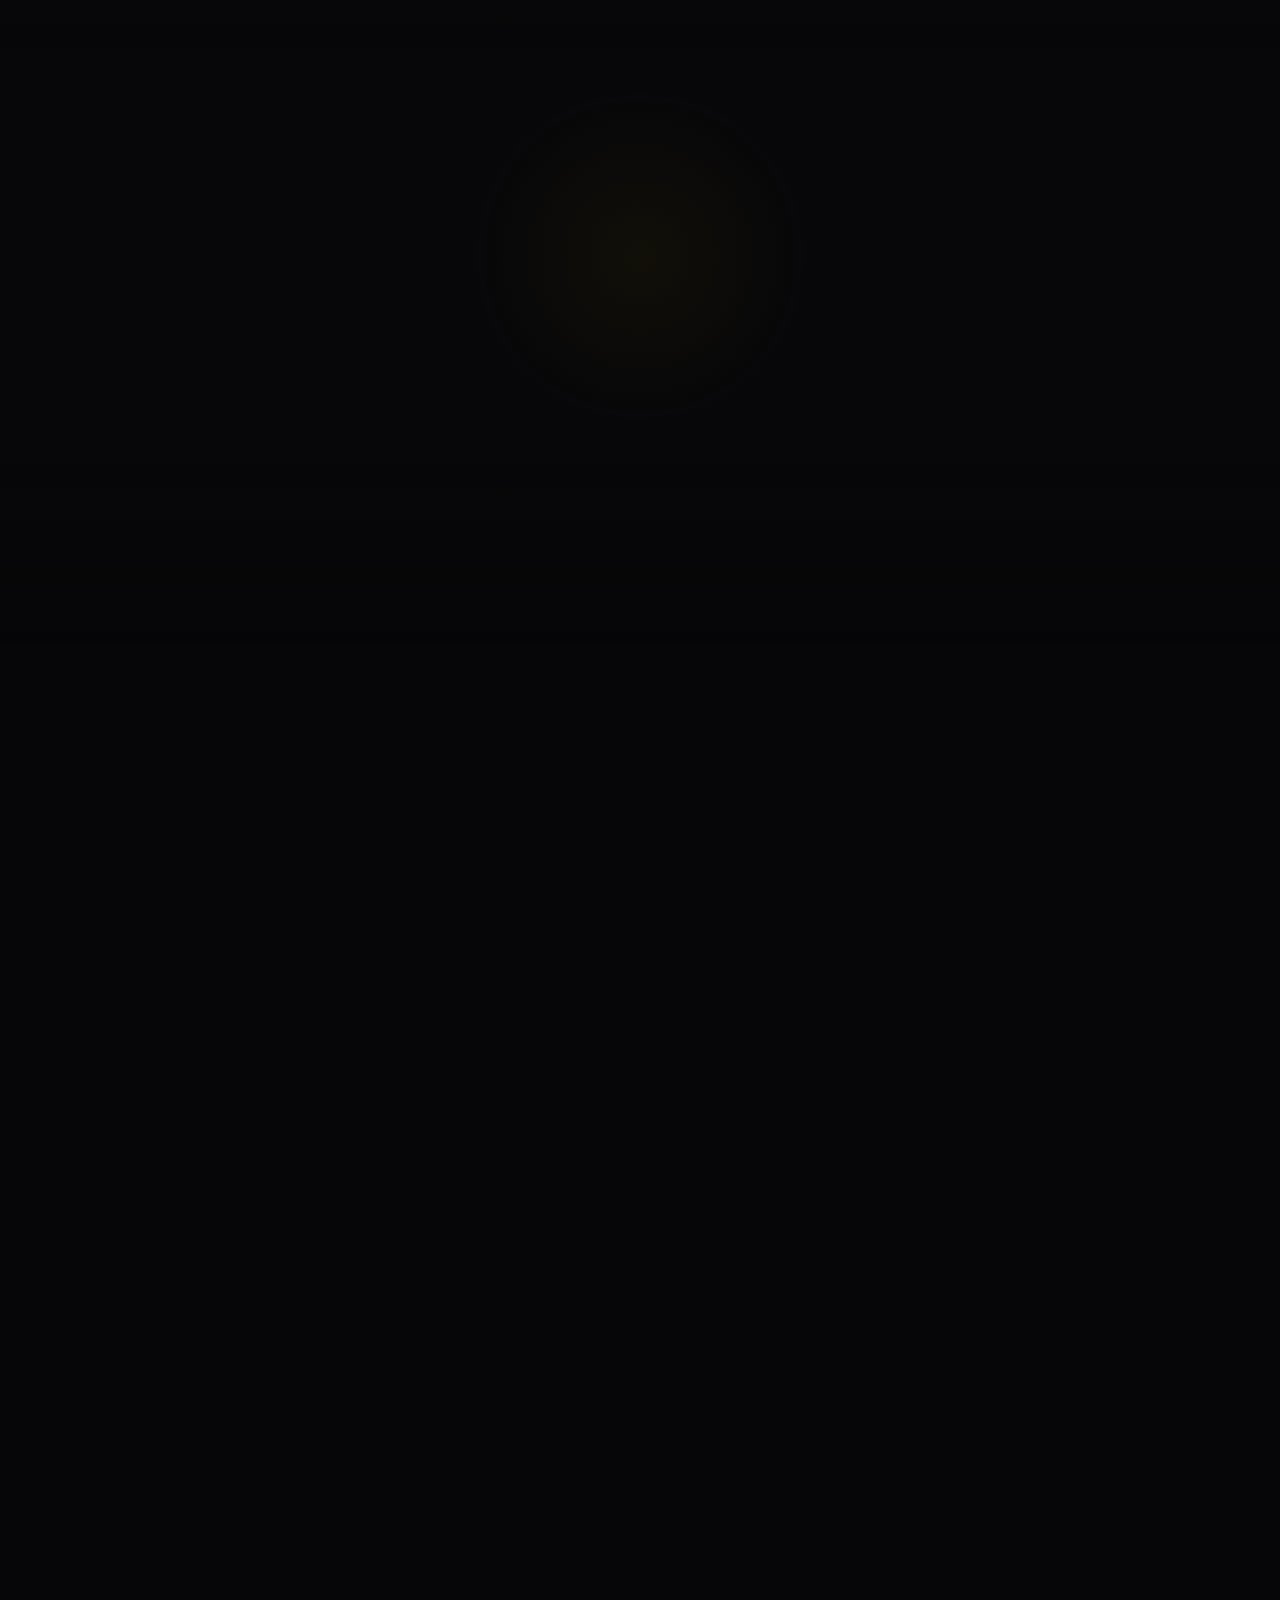
==== commit 513aa338: "Complete behavioral transformation: REX data-stream, Architects' Circle leaderboard, CTA refits REX " ====
--- a/index.html
+++ b/index.html
@@ -67,7 +67,7 @@
     <a href="#leaderboard" class="nav-link">The Circle</a>
     <a href="#community" class="nav-link">Community</a>
   </div>
-  <div class="nav-cta" id="nav-cta"><a href="javascript:void(0)" class="nav-cta-btn" id="nav-cta-btn" onclick="openRegModal()">Reserve Spot</a></div>
+  <div class="nav-cta" id="nav-cta"><a href="javascript:void(0)" class="nav-cta-btn nav-cta-glass" id="nav-cta-btn" onclick="openRegModal()">Access Citadel Hub →</a></div>
 </nav>
 
 <main id="top">
@@ -81,7 +81,7 @@
 
     <!-- LIVE REGISTRATION BOARD -->
     <div class="live-reg-board" id="live-reg-board">
-      <div class="live-reg-header"><span class="live-reg-dot"></span><span class="live-reg-label">Live Genesis Allocation</span></div>
+      <div class="live-reg-header"><span class="live-reg-dot"></span><span class="live-reg-label">Genesis Network Verification Flow</span></div>
       <div class="live-reg-numbers">
         <span class="live-reg-count" id="live-reg-count">0</span>
         <span class="live-reg-divider">/</span>
@@ -92,16 +92,17 @@
         <span class="gold-text" id="live-reg-pct">0.0% filled</span>
         <span id="live-reg-spots">10,000 spots remaining</span>
       </div>
+      <div class="live-reg-subtext">Allocation shifts dynamically.</div>
     </div>
 
     <!-- CTA ROWS -->
     <div class="hero-cta-row" id="hero-cta">
-      <a href="javascript:void(0)" class="btn-gold-shimmer" id="hero-register-btn" onclick="openRegModal()">Reserve Your Spot — Free →</a>
+      <a href="javascript:void(0)" class="btn-gold-shimmer" id="hero-register-btn" onclick="openRegModal()">Lock In 1.25x REX Tier →</a>
     </div>
     <div class="hero-trust" id="hero-trust">
-      <span>✓ No payment required</span>
-      <span>✓ 30 seconds to register</span>
-      <span>✓ First 10,000 get Genesis status forever</span>
+      <span>✓ Zero cost. Zero friction.</span>
+      <span>✓ 30 seconds to clearance</span>
+      <span>✓ 1.25x REX multiplier locked forever</span>
     </div>
 
     <!-- REGISTERED STATE -->
@@ -138,16 +139,17 @@
       <p class="section-text reveal" style="margin:0 auto 32px;text-align:center;">
         Some currencies are earned. Some are bought.<br>
         <strong style="color:var(--gold-pale);">REX is neither.</strong><br>
-        Only one thing determines how much you earn.<br>
-        And it's not money.
+        REX is the core asset of the Fortrex Terminal ecosystem.<br>
+        It cannot be purchased; it cannot be found. Only those accepted<br>
+        into the Genesis 10,000 can secure it. Only performance and<br>
+        circle expansion determine allocation density.
       </p>
-      <div class="reveal rex-pills-anim" style="margin-top:24px" id="rex-pills">
-        <span class="rex-pill"><span class="rex-pill-icon">⚡</span> Earn through <strong>skill</strong></span>
-        <span class="rex-pill"><span class="rex-pill-icon">◈</span> Limited to <strong>10,000</strong> traders</span>
-        <span class="rex-pill"><span class="rex-pill-icon">↑</span> First access = <strong>highest multiplier</strong></span>
-        <span class="rex-pill"><span class="rex-pill-icon">∞</span> Permanent for <strong>Genesis members</strong></span>
-      </div>
-      <p class="section-text reveal" style="margin:32px auto 0;text-align:center;font-size:15px;">That's all we can tell you. For now.</p>
+      <div class="rex-stream reveal" id="rex-stream">
+        <div class="rex-stream-row"><span class="rex-stream-label">TIER 01</span><div class="rex-stream-bar" data-tier="1"></div><span class="rex-stream-val">1.25x</span></div>
+        <div class="rex-stream-row"><span class="rex-stream-label">TIER 02</span><div class="rex-stream-bar" data-tier="2"></div><span class="rex-stream-val">1.50x</span></div>
+        <div class="rex-stream-row"><span class="rex-stream-label">TIER 03</span><div class="rex-stream-bar" data-tier="3"></div><span class="rex-stream-val">2.00x</span></div>
+      </div>
+      <p class="section-text reveal" style="margin:28px auto 0;text-align:center;font-size:15px;">That's all we can show you. For now.</p>
     </div>
   </section>
 
@@ -155,26 +157,26 @@
   <section class="leaderboard-section" id="leaderboard">
     <div class="container">
       <div class="section-label reveal">The Architects' Circle</div>
-      <h2 class="section-heading reveal" style="margin:0 auto 20px;text-align:center;">
-        Great traders trade.<br>Exceptional traders <span class="gold-shimmer-text">architect the future.</span>
-      </h2>
-      <p class="section-text reveal" style="margin:0 auto;text-align:center;">
-        This is not a referral program. This is an architectural program — where every builder who constructs their circle earns permanent equity in the FORTREX foundation.
-        The architects who build the largest circles don't just earn rewards. They become part of the architecture itself.
-        
-      </p>
-
+      <h2 class="section-heading reveal" style="margin:0 auto 16px;text-align:center;">Great traders trade.<br>Exceptional traders <span class="gold-shimmer-text">architect the future.</span></h2>
+      <p class="section-text reveal" style="margin:0 auto 24px;text-align:center;font-size:14px;">Allocation shifts in real time. The architects who build the largest circles claim the highest REX density.</p>
       <div class="leaderboard reveal">
         <div class="leaderboard-header">
-          <span>Rank</span><span>Architect</span><span>Circle</span><span class="col-reward">REX Multiplier</span>
+          <span>Rank</span><span>Architect ID</span><span>Circle</span><span>Mult</span><span class="col-reward">REX Alloc.</span>
         </div>
         <div id="leaderboard-rows"></div>
       </div>
-
-      <p class="leaderboard-note reveal">
-        The top architects will be forever remembered as Genesis pioneers.
-        Your circle begins the moment you register.
-      </p>
+      <div class="lb-keycard reveal" id="lb-keycard">
+        <div class="lb-keycard-header"><span class="lb-keycard-pulse"></span> YOUR GENESIS PASS</div>
+        <div class="lb-keycard-body">
+          <div class="lb-keycard-id">#0000848</div>
+          <div class="lb-keycard-stats">
+            <div class="lb-keycard-stat"><span class="lb-keycard-stat-label">CURRENT REX</span><span class="lb-keycard-stat-val">0</span></div>
+            <div class="lb-keycard-stat"><span class="lb-keycard-stat-label">MULTIPLIER</span><span class="lb-keycard-stat-val gold-text">1.25x</span></div>
+            <div class="lb-keycard-stat"><span class="lb-keycard-stat-label">CIRCLE</span><span class="lb-keycard-stat-val">0</span></div>
+          </div>
+        </div>
+        <div class="lb-keycard-hook">Bring <strong>2 verified traders</strong> into your Circle to upgrade permanently to <strong>2.0x REX Tier</strong> (5,000 REX immediate allocation). Keep climbing. The Top 3 Architects receive <strong>5,000 extra REX</strong> each on launch day. There are no limits for those who execute.</div>
+      </div>
     </div>
   </section>
 
@@ -187,8 +189,8 @@
         The first 10,000 architects receive Genesis status — permanent REX multiplier, priority access, and a legacy etched into the foundation of FORTREX. This allocation will never reopen. Once the 10,000th seat is claimed, the blueprint is sealed forever.
       </p>
       <div class="reveal" style="text-align:center;margin-top:36px">
-        <button class="btn-gold-shimmer" onclick="openRegModal()" style="border:none;font-family:inherit;cursor:pointer">Reserve Your Spot — Free →</button>
-        <p class="hero-trust" style="margin-top:16px"><span>✓ No payment required</span><span>✓ 30 seconds</span><span>✓ Genesis status forever</span></p>
+        <button class="btn-gold-shimmer" onclick="openRegModal()" style="border:none;font-family:inherit;cursor:pointer">Lock In 1.25x REX Tier →</button>
+        <p class="hero-trust" style="margin-top:16px"><span>✓ Zero cost. Zero friction.</span><span>✓ 30 seconds</span><span>✓ Genesis status forever</span></p>
       </div>
 
       <!-- HIDDEN FORM (for modal submission) -->
@@ -319,7 +321,7 @@
         </div>
         <div class="reg-form-error" id="modal-form-error"></div>
         <button class="btn-gold-shimmer reg-submit-btn" id="modal-submit-btn" onclick="submitRegModal(event)">
-          <span>Claim My Genesis Spot →</span>
+          <span>Claim Genesis Clearance →</span>
         </button>
         <div class="reg-form-trust">🔒 Zero spam. Instant verification.</div>
       </div>
@@ -427,7 +429,7 @@
         <a href="https://discord.gg/propchampions" target="_blank" class="btn-gold-shimmer reg-terminal-cta">Enter Genesis Terminal →</a>
       </div>
   <div class="sticky-cta-info"><span class="sticky-spots" id="sticky-spots">10,000 spots left</span></div>
-  <a href="javascript:void(0)" class="btn-gold-shimmer sticky-btn" id="sticky-btn" onclick="openRegModal()">Reserve Spot →</a>
+  <a href="javascript:void(0)" class="btn-gold-shimmer sticky-btn" id="sticky-btn" onclick="openRegModal()">Lock In 1.25x REX Tier →</a>
 </div>
 
 <!-- FOOTER -->
--- a/css/style.css
+++ b/css/style.css
@@ -36,7 +36,7 @@
 .nav-link{color:var(--text-muted);text-decoration:none;font-size:13px;font-weight:500;transition:color 0.25s var(--spring)}
 .nav-link:hover{color:var(--gold-light)}
 .nav-cta-btn{background:linear-gradient(135deg,var(--gold),var(--gold-light));color:var(--obsidian-950);padding:9px 22px;border-radius:100px;font-size:13px;font-weight:700;text-decoration:none;transition:all 0.3s var(--spring);box-shadow:0 4px 20px var(--gold-dim);display:inline-flex;align-items:center;gap:6px}
-.nav-cta-btn:hover{transform:translateY(-1px);box-shadow:0 6px 30px var(--gold-glow)}
+.nav-cta-btn:hover{transform:translateY(-1px);box-shadow:0 6px 30px var(--gold-glow)}.nav-cta-glass{background:rgba(255,255,255,0.04);border:1px solid rgba(255,255,255,0.12);color:var(--text);box-shadow:none}.nav-cta-glass:hover{background:rgba(255,255,255,0.08);border-color:rgba(255,255,255,0.2);color:var(--gold-light)}
 .nav-cta-btn.discord-mode{background:rgba(88,101,242,0.15);color:#8181ff;border:1px solid rgba(88,101,242,0.3);box-shadow:0 4px 20px rgba(88,101,242,0.15)}
 .nav-cta-btn.discord-mode:hover{background:rgba(88,101,242,0.25);box-shadow:0 6px 30px rgba(88,101,242,0.3)}
 
@@ -49,7 +49,7 @@
 @keyframes logo-click-pulse{0%{transform:scale(1)}30%{transform:scale(0.9)}60%{transform:scale(1.08)}100%{transform:scale(1)}}
 
 main{position:relative;z-index:2;padding-top:64px}
-section{padding:clamp(48px,7vw,72px) 24px;position:relative}
+section{padding:clamp(36px,5vw,56px) 24px;position:relative}
 .container{max-width:var(--max-width);margin:0 auto}
 
 /* HERO */
@@ -127,79 +127,18 @@
 .rex-glyph{font-family:'Space Grotesk',sans-serif;font-size:clamp(80px,14vw,160px);font-weight:700;letter-spacing:-0.05em;background:linear-gradient(135deg,var(--gold-deep),var(--gold-light),var(--gold-pale),var(--gold-light),var(--gold-deep));background-size:200% auto;-webkit-background-clip:text;-webkit-text-fill-color:transparent;background-clip:text;animation:gold-shimmer 4s linear infinite;transition:all 0.5s var(--spring)}
 .rex-glyph.visible{animation:gold-shimmer 4s linear infinite,rex-glyph-glow 3s ease-in-out infinite}
 @keyframes rex-glyph-glow{0%,100%{filter:drop-shadow(0 0 20px rgba(234,179,8,0.2))}50%{filter:drop-shadow(0 0 40px rgba(234,179,8,0.4))}}
-.rex-pills-anim{display:flex;gap:12px;flex-wrap:wrap;justify-content:center}
-.rex-pill{display:inline-flex;align-items:center;gap:6px;padding:10px 20px;background:var(--glass-surface);border:1px solid var(--glass-border);border-radius:100px;font-size:13px;color:var(--text-muted);transition:all 0.4s var(--spring);backdrop-filter:blur(8px)}
-.rex-pill strong{color:var(--gold-light)}
-.rex-pill-icon{color:var(--gold-light);font-size:14px}
-.rex-pill:hover{transform:translateY(-2px) scale(1.05);border-color:var(--gold-dim);background:var(--gold-dim);box-shadow:0 8px 24px rgba(234,179,8,0.1)}
-.rex-pills-anim.visible .rex-pill{animation:pill-float 0.6s var(--spring) forwards;opacity:0}
-.rex-pills-anim.visible .rex-pill:nth-child(1){animation-delay:0s}
-.rex-pills-anim.visible .rex-pill:nth-child(2){animation-delay:0.1s}
-.rex-pills-anim.visible .rex-pill:nth-child(3){animation-delay:0.2s}
-.rex-pills-anim.visible .rex-pill:nth-child(4){animation-delay:0.3s}
-@keyframes pill-float{0%{opacity:0;transform:translateY(15px) scale(0.9)}100%{opacity:1;transform:translateY(0) scale(1)}}
+.rex-stream{max-width:380px;margin:28px auto 0;display:flex;flex-direction:column;gap:14px}.rex-stream-row{display:flex;align-items:center;gap:14px}.rex-stream-label{font-family:JetBrains Mono,monospace;font-size:10px;letter-spacing:0.15em;color:var(--text-dim);min-width:48px;text-align:right}.rex-stream-bar{flex:1;height:4px;border-radius:100px;background:rgba(255,255,255,0.06);overflow:hidden;position:relative}.rex-stream-bar::after{content:"";position:absolute;left:0;top:0;height:100%;border-radius:100px;background:linear-gradient(90deg,var(--gold-deep),var(--gold-light));animation:rex-stream-fill 1.5s var(--spring) forwards;transform-origin:left;transform:scaleX(0)}.rex-stream-bar[data-tier="1"]::after{width:40%}.rex-stream-bar[data-tier="2"]::after{width:70%}.rex-stream-bar[data-tier="3"]::after{width:100%;background:linear-gradient(90deg,var(--gold),var(--gold-pale))}.rex-stream-val{font-family:JetBrains Mono,monospace;font-size:13px;font-weight:600;color:var(--gold-light);min-width:48px}@keyframes rex-stream-fill{0%{transform:scaleX(0)}100%{transform:scaleX(1)}}
+100%{opacity:1;transform:translateY(0) scale(1)}}
 
 /* LEADERBOARD */
-.leaderboard-section{text-align:center}
-.leaderboard{max-width:700px;margin:36px auto 0;background:rgba(18,18,24,0.7);border:1px solid var(--glass-border);border-radius:16px;overflow:hidden;backdrop-filter:blur(16px);-webkit-backdrop-filter:blur(16px);box-shadow:0 16px 50px rgba(6,6,8,0.4)}
-.leaderboard-header{display:grid;grid-template-columns:50px 1fr 80px 120px;padding:16px 24px;font-family:'JetBrains Mono',monospace;font-size:10px;letter-spacing:0.2em;text-transform:uppercase;color:var(--text-muted);border-bottom:1px solid var(--glass-border);position:relative}
-.leaderboard-header::after{content:'';position:absolute;bottom:0;left:10%;right:10%;height:1px;background:linear-gradient(90deg,transparent,var(--gold-dim),transparent)}
-.leaderboard-row{display:grid;grid-template-columns:50px 1fr 80px 120px;padding:16px 24px;align-items:center;cursor:pointer;transition:all 0.35s var(--spring);position:relative;overflow:hidden;opacity:0;transform:translateX(-20px)}
-.leaderboard-row.visible{opacity:1;transform:translateX(0)}
-.leaderboard-row::after{content:'';position:absolute;left:0;top:0;width:3px;height:100%;background:linear-gradient(180deg,var(--gold),var(--gold-light));opacity:0;transition:opacity 0.4s}
-.leaderboard-row:hover::after{opacity:0.6}
-.leaderboard-row:hover{background:var(--glass-hover);transform:translateX(4px);box-shadow:0 4px 20px rgba(6,6,8,0.4),inset 0 0 30px rgba(234,179,8,0.03)}
-.leaderboard-row.top-1::after{opacity:0.8;background:linear-gradient(180deg,#FFD700,#FFA500)}
-.leaderboard-row.top-2::after{opacity:0.5;background:linear-gradient(180deg,#C0C0C0,#E8E8E8)}
-.leaderboard-row.top-3::after{opacity:0.4;background:linear-gradient(180deg,#CD7F32,#D4A574)}
-.leaderboard-row.top-1:hover{box-shadow:0 4px 20px rgba(6,6,8,0.4),inset 0 0 30px rgba(255,215,0,0.06)}
-.lb-rank{font-family:'JetBrains Mono',monospace;font-size:14px;font-weight:700;color:var(--text-dim);display:flex;align-items:center;gap:4px;transition:all 0.3s}
-.lb-rank.top-1{color:#FFD700}.lb-rank.top-1::after{content:'👑';font-size:12px}
-.lb-rank.top-2{color:#C0C0C0}.lb-rank.top-3{color:#CD7F32}
-.leaderboard-row:hover .lb-rank.top-1{transform:scale(1.2);text-shadow:0 0 12px rgba(255,215,0,0.6)}
-.leaderboard-row:hover .lb-rank.top-2{transform:scale(1.15);text-shadow:0 0 8px rgba(192,192,192,0.5)}
-.leaderboard-row:hover .lb-rank.top-3{transform:scale(1.1);text-shadow:0 0 8px rgba(205,127,50,0.5)}
-
-/* Premium badge glow on hover */
-.leaderboard-row.top-1 .lb-rank,.leaderboard-row.top-2 .lb-rank,.leaderboard-row.top-3 .lb-rank{position:relative}
-.leaderboard-row.top-1 .lb-rank::after{content:'';position:absolute;inset:-4px -8px;border-radius:8px;background:radial-gradient(circle,rgba(255,215,0,0.15),transparent 70%);opacity:0;transition:opacity 0.4s var(--spring);z-index:-1}
-.leaderboard-row.top-1:hover .lb-rank::after{opacity:1}
-.leaderboard-row.top-2 .lb-rank::after{content:'';position:absolute;inset:-4px -8px;border-radius:8px;background:radial-gradient(circle,rgba(192,192,192,0.12),transparent 70%);opacity:0;transition:opacity 0.4s var(--spring);z-index:-1}
-.leaderboard-row.top-2:hover .lb-rank::after{opacity:1}
-.leaderboard-row.top-3 .lb-rank::after{content:'';position:absolute;inset:-4px -8px;border-radius:8px;background:radial-gradient(circle,rgba(205,127,50,0.12),transparent 70%);opacity:0;transition:opacity 0.4s var(--spring);z-index:-1}
-.leaderboard-row.top-3:hover .lb-rank::after{opacity:1}
-
-/* Continuous shimmer on top-3 accent bars */
-.leaderboard-row.top-1::after,.leaderboard-row.top-2::after,.leaderboard-row.top-3::after{background-size:200% 100%;animation:accent-shimmer 2s linear infinite}
-@keyframes accent-shimmer{0%{background-position:0% 0}100%{background-position:200% 0}}
-
-/* Gradient sweep on row hover */
-.lb-sweep{position:absolute;top:0;left:-100%;width:100%;height:100%;background:linear-gradient(90deg,transparent,rgba(234,179,8,0.04),transparent);pointer-events:none;transition:left 0.6s var(--spring)}
-.leaderboard-row:hover .lb-sweep{left:100%}
-
-/* Rank bounce on reveal — more exciting than slide */
-@keyframes rank-bounce{0%{opacity:0;transform:translateX(-20px) scale(0.5) translateY(10px)}40%{opacity:1;transform:translateX(0) scale(1.15) translateY(-3px)}70%{transform:translateX(0) scale(0.95) translateY(0)}100%{opacity:1;transform:translateX(0) scale(1) translateY(0)}}
-.leaderboard-row{will-change:transform}
-.lb-name{font-size:14px;font-weight:500;color:var(--text);text-align:left}
-.lb-invites{font-family:'JetBrains Mono',monospace;font-size:14px;font-weight:600;color:var(--gold-light);text-align:right}
-.lb-reward{font-family:'JetBrains Mono',monospace;font-size:12px;color:var(--text-muted);text-align:right}
-.leaderboard-row.visible .lb-rank{animation:rank-bounce 0.7s var(--spring) forwards;animation-delay:var(--climb-delay,0s);opacity:0}
-@keyframes rank-bounce{0%{opacity:0;transform:translateX(-20px) scale(0.5) translateY(10px)}40%{opacity:1;transform:translateX(0) scale(1.15) translateY(-3px)}70%{transform:translateX(0) scale(0.95) translateY(0)}100%{opacity:1;transform:translateX(0) scale(1) translateY(0)}}
-.leaderboard-row.visible .lb-name{animation:name-slide 0.5s var(--spring) forwards;animation-delay:var(--climb-delay,0s);opacity:0}
-@keyframes name-slide{0%{opacity:0;transform:translateX(20px)}100%{opacity:1;transform:translateX(0)}}
-.leaderboard-row.visible .lb-invites{animation:count-pop 0.4s var(--spring) forwards;animation-delay:calc(var(--climb-delay,0s) + 0.1s);opacity:0}
-@keyframes count-pop{0%{opacity:0;transform:scale(0.5)}60%{opacity:1;transform:scale(1.15)}100%{opacity:1;transform:scale(1)}}
-.leaderboard-row.visible .lb-reward{animation:reward-shimmer 0.5s var(--spring) forwards;animation-delay:calc(var(--climb-delay,0s) + 0.15s);opacity:0}
-@keyframes reward-shimmer{0%{opacity:0;transform:translateY(8px)}100%{opacity:1;transform:translateY(0)}}
-.lb-detail{grid-column:1/-1;max-height:0;overflow:hidden;transition:max-height 0.4s var(--spring);padding:0 24px}
-.leaderboard-row.expanded .lb-detail{max-height:100px;padding:12px 24px}
-.lb-detail-text{font-size:13px;color:var(--text-muted);display:flex;justify-content:space-between;align-items:center}
-.lb-detail-text strong{color:var(--gold-light)}
-.leaderboard-note{font-size:13px;color:var(--text-dim);margin-top:18px}
+.leaderboard-section{text-align:center}.leaderboard{max-width:680px;margin:24px auto 0;background:rgba(18,18,24,0.7);border:1px solid var(--glass-border);border-radius:14px;overflow:hidden;backdrop-filter:blur(20px);-webkit-backdrop-filter:blur(20px);box-shadow:0 16px 50px rgba(6,6,8,0.4)}.leaderboard-header{display:grid;grid-template-columns:44px 1fr 60px 56px 90px;padding:12px 20px;font-family:JetBrains Mono,monospace;font-size:9px;letter-spacing:0.18em;text-transform:uppercase;color:var(--text-dim);border-bottom:1px solid var(--glass-border);position:relative}.leaderboard-header::after{content:"";position:absolute;bottom:0;left:10%;right:10%;height:1px;background:linear-gradient(90deg,transparent,var(--gold-dim),transparent)}.leaderboard-row{display:grid;grid-template-columns:44px 1fr 60px 56px 90px;padding:10px 20px;align-items:center;transition:all 0.35s var(--spring);position:relative;overflow:hidden;opacity:0;transform:translateX(-20px)}.leaderboard-row.visible{opacity:1;transform:translateX(0)}.leaderboard-row::after{content:"";position:absolute;left:0;top:0;width:3px;height:100%;opacity:0;transition:opacity 0.4s}.leaderboard-row.top-1::after{opacity:0.8;background:linear-gradient(180deg,#FFD700,#FFA500);animation:accent-shimmer 2s linear infinite}.leaderboard-row.top-2::after{opacity:0.5;background:linear-gradient(180deg,#C0C0C0,#E8E8E8)}.leaderboard-row.top-3::after{opacity:0.4;background:linear-gradient(180deg,#CD7F32,#D4A574)}.leaderboard-row:hover{background:var(--glass-hover)}.leaderboard-row.top-1{background:rgba(255,215,0,0.04)}.leaderboard-row.top-2{background:rgba(192,192,192,0.03)}.leaderboard-row.top-3{background:rgba(205,127,50,0.02)}@keyframes accent-shimmer{0%{background-position:0% 0}100%{background-position:200% 0}}.lb-rank{font-family:JetBrains Mono,monospace;font-size:13px;font-weight:700;color:var(--text-dim)}.lb-rank.top-1{color:#FFD700;text-shadow:0 0 10px rgba(255,215,0,0.4)}.lb-rank.top-2{color:#C0C0C0}.lb-rank.top-3{color:#CD7F32}.lb-arch-id{font-family:JetBrains Mono,monospace;font-size:12px;color:var(--text);text-align:left;letter-spacing:0.02em}.lb-arch-id.top-1{color:#FFD700;animation:lb-pulse-id 2s ease-in-out infinite}@keyframes lb-pulse-id{0%,100%{text-shadow:0 0 4px rgba(255,215,0,0.2)}50%{text-shadow:0 0 16px rgba(255,215,0,0.6)}}.lb-circle{font-family:JetBrains Mono,monospace;font-size:13px;font-weight:600;color:var(--gold-light);text-align:center}.lb-mult{font-family:JetBrains Mono,monospace;font-size:12px;font-weight:600;color:var(--text-muted);text-align:center}.lb-mult.top-1{color:#FFD700}.lb-mult.top-2{color:#C0C0C0}.lb-mult.top-3{color:#CD7F32}.lb-rex{font-family:JetBrains Mono,monospace;font-size:12px;color:var(--text-muted);text-align:right}.lb-rex.top-1{color:#FFD700;font-weight:700;animation:lb-pulse-id 2s ease-in-out infinite}.lb-keycard{max-width:680px;margin:20px auto 0;background:linear-gradient(135deg,rgba(18,18,24,0.9),rgba(12,12,16,0.95));border:1px solid rgba(234,179,8,0.2);border-radius:14px;overflow:hidden;backdrop-filter:blur(20px);-webkit-backdrop-filter:blur(20px);box-shadow:0 12px 40px rgba(6,6,8,0.5),inset 0 0 60px rgba(234,179,8,0.02)}.lb-keycard-header{display:flex;align-items:center;justify-content:center;gap:8px;padding:10px 20px;font-family:JetBrains Mono,monospace;font-size:10px;letter-spacing:0.2em;color:var(--gold-light);border-bottom:1px solid rgba(234,179,8,0.1)}.lb-keycard-pulse{width:6px;height:6px;border-radius:50%;background:var(--gold-light);animation:lb-pulse 1.5s ease-in-out infinite}@keyframes lb-pulse{0%,100%{opacity:0.4;transform:scale(1)}50%{opacity:1;transform:scale(1.3);box-shadow:0 0 10px var(--gold-light)}}.lb-keycard-body{display:flex;align-items:center;justify-content:space-between;padding:14px 20px;gap:16px}.lb-keycard-id{font-family:JetBrains Mono,monospace;font-size:22px;font-weight:800;color:var(--gold-light);letter-spacing:0.05em;text-shadow:0 0 20px rgba(250,204,21,0.3)}.lb-keycard-stats{display:flex;gap:20px}.lb-keycard-stat{display:flex;flex-direction:column;align-items:center;gap:2px}.lb-keycard-stat-label{font-family:JetBrains Mono,monospace;font-size:8px;letter-spacing:0.15em;color:var(--text-dim);text-transform:uppercase}.lb-keycard-stat-val{font-family:JetBrains Mono,monospace;font-size:15px;font-weight:700;color:var(--text)}.lb-keycard-hook{padding:12px 20px;font-size:12px;line-height:1.6;color:var(--text-muted);border-top:1px solid rgba(234,179,8,0.06);text-align:center}.lb-keycard-hook strong{color:var(--gold-light)}
+
+
+
 
 /* RIPPLE */
-.ripple{position:absolute;border-radius:50%;background:rgba(234,179,8,0.15);transform:scale(0);animation:ripple-expand 0.6s ease-out;pointer-events:none}
-@keyframes ripple-expand{to{transform:scale(4);opacity:0}}
+
+}
 
 /* REGISTRATION */
 .register-section{text-align:center}
@@ -303,7 +242,7 @@
 
 /* MOBILE */
 @media(max-width:768px){
-  .nav-bar{padding:0 16px}
+  .nav-bar{padding:0 16px}@media(max-width:640px){.leaderboard,.lb-keycard{max-width:100%}.leaderboard-header,.leaderboard-row{grid-template-columns:32px 1fr 44px 44px 72px;padding:10px 12px}.lb-keycard-body{flex-direction:column;gap:12px;text-align:center}.lb-keycard-stats{gap:16px}.lb-keycard-stat-val{font-size:14px}.lb-keycard-id{font-size:18px}}
   .nav-links-wrap{display:none}
   .nav-brand-text{display:none}
   section{padding:40px 16px}
@@ -500,4 +439,4 @@
 
 /* PROFILE CTA BUTTON (inside card) */
 .profile-cta-btn{width:100%;margin-top:16px;padding:13px;border-radius:12px;font-size:14px;font-weight:700;text-align:center;text-decoration:none;display:flex;align-items:center;justify-content:center;gap:8px;transition:all 0.3s var(--spring)}
-.profile-cta-btn:hover{transform:scale(1.02);box-shadow:0 8px 32px rgba(234,179,8,0.3)}+.profile-cta-btn:hover{transform:scale(1.02);box-shadow:0 8px 32px rgba(234,179,8,0.3)}.live-reg-subtext{font-family:JetBrains Mono,monospace;font-size:9px;letter-spacing:0.15em;color:var(--text-dim);text-transform:uppercase;text-align:center;margin-top:8px;font-style:italic}
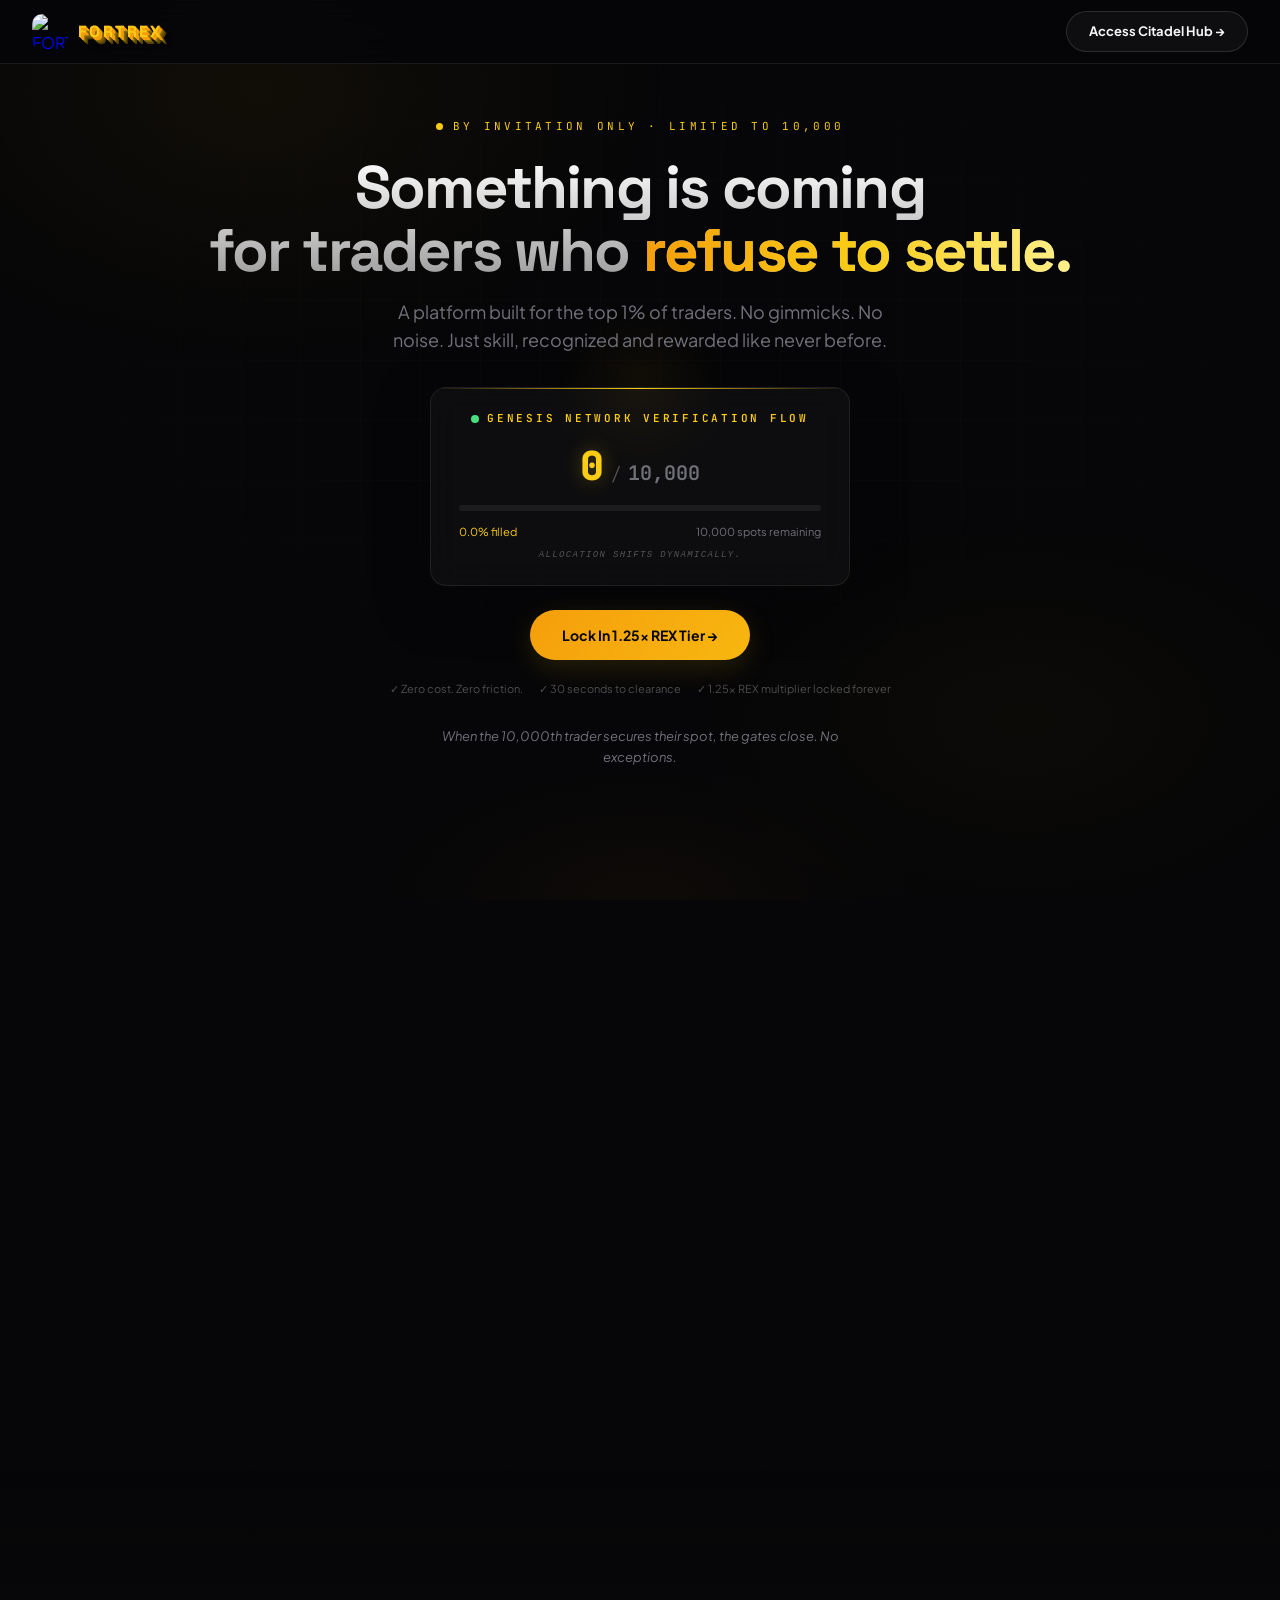
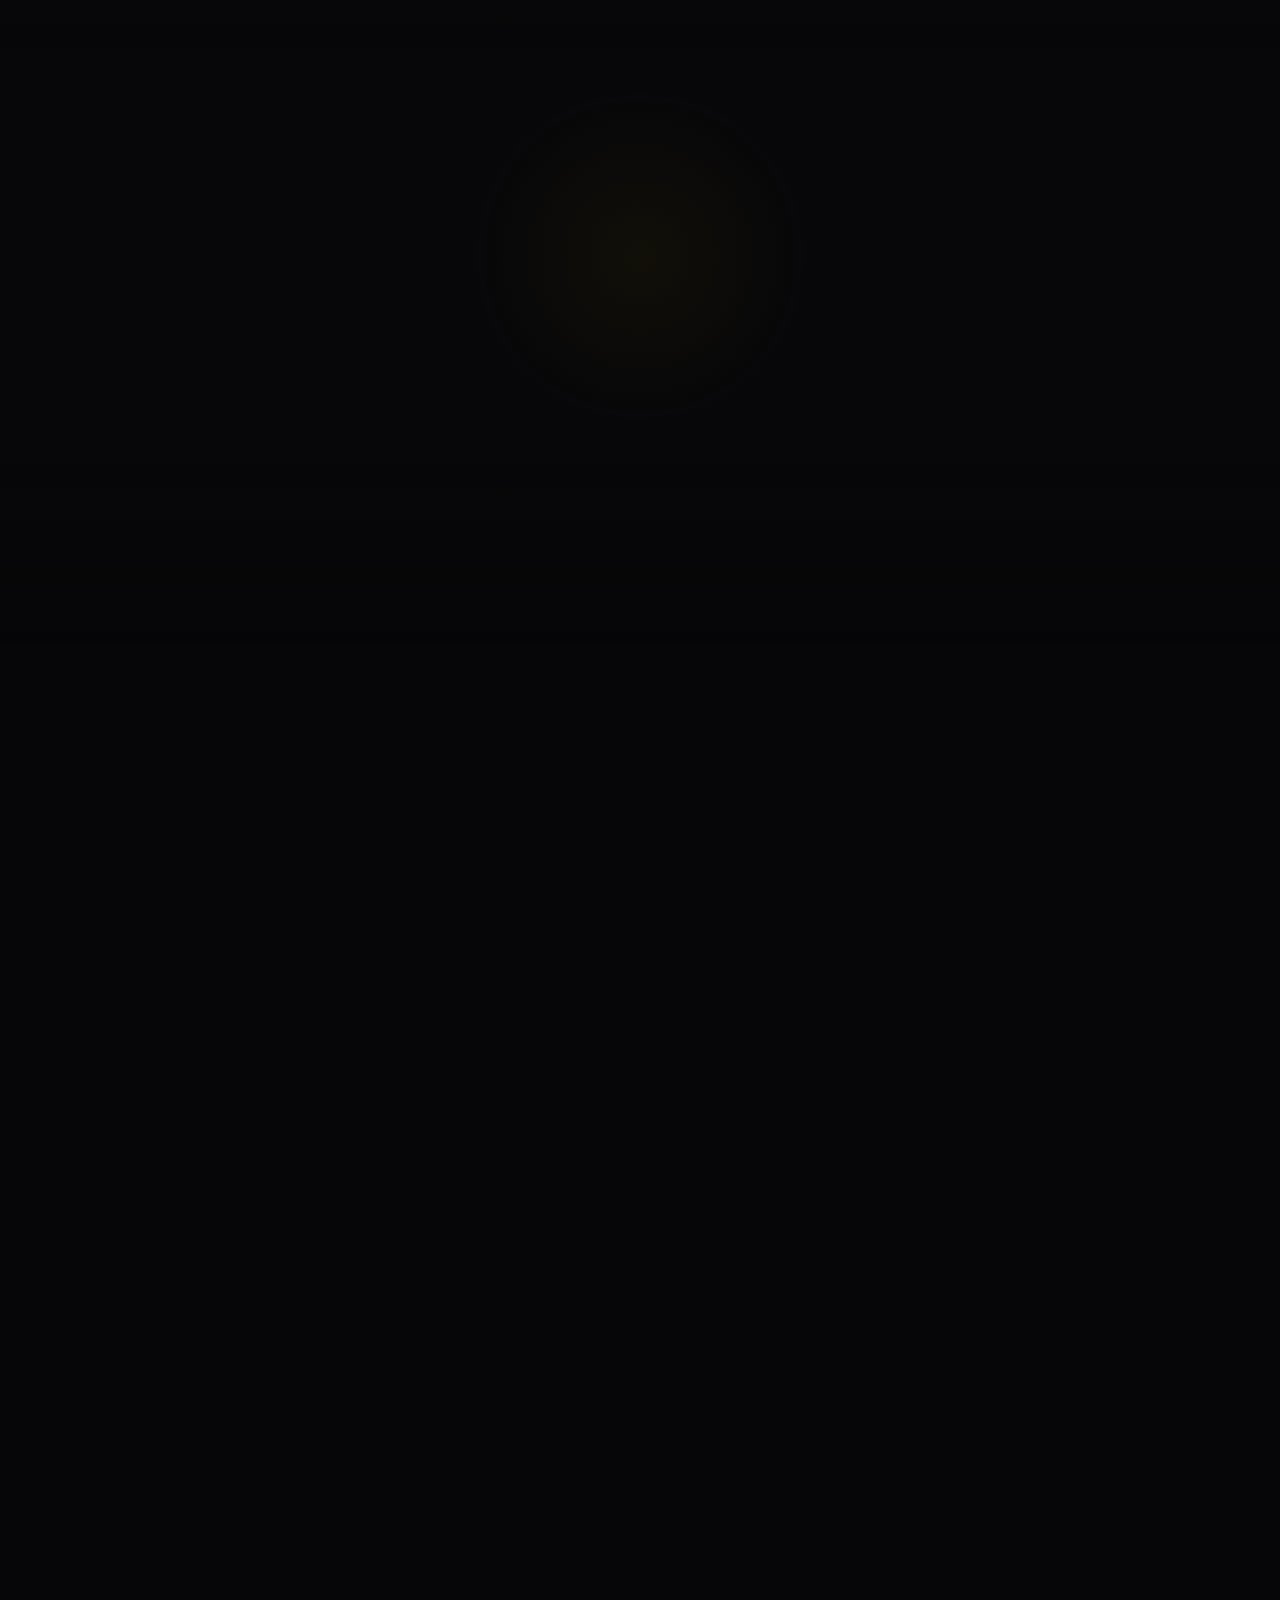
==== commit 1472d066: "3D logo extrusion, clean nav, post-reg social icons, celebratory card, spam/signals removed LOGO: - " ====
--- a/index.html
+++ b/index.html
@@ -58,15 +58,10 @@
       <div class="logo-face logo-face-front"><img src="https://base44.app/api/apps/6a73016f9b626430a0d26f88/files/mp/public/6a73016f9b626430a0d26f88/78f5d4bc5_fortrex-icon-96.png" alt="FORTREX"></div>
       <div class="logo-face logo-face-back"><span>FX</span></div>
     </div></div>
-    <span class="nav-brand-text">FORTREX</span>
+    <span class="logo-3d" data-text="FORTREX">FORTREX</span>
     <div class="logo-click-glow" id="logo-click-glow"></div>
   </a>
-  <div class="nav-links-wrap">
-    <a href="#about" class="nav-link">The Mission</a>
-    <a href="#rex" class="nav-link">REX</a>
-    <a href="#leaderboard" class="nav-link">The Circle</a>
-    <a href="#community" class="nav-link">Community</a>
-  </div>
+
   <div class="nav-cta" id="nav-cta"><a href="javascript:void(0)" class="nav-cta-btn nav-cta-glass" id="nav-cta-btn" onclick="openRegModal()">Access Citadel Hub →</a></div>
 </nav>
 
@@ -107,9 +102,25 @@
 
     <!-- REGISTERED STATE -->
     <div class="hero-registered" id="hero-registered" style="display:none;">
-      <div class="genesis-badge">Genesis Member #<span id="hero-member-num">848</span> · LOCKED</div>
-      <a href="profile.html" class="btn-gold-shimmer">View Your Profile →</a>
-      <p class="hero-registered-text">We'll notify you when the gates open.</p>
+      <div class="genesis-badge">Genesis Member <span id="hero-member-num">#0000848</span> · LOCKED</div>
+      <div class="hero-social-section">
+        <div class="hero-social-label">Join the Community</div>
+        <div class="hero-social-row">
+          <a href="https://discord.gg/propchampions" target="_blank" class="hero-social-btn discord-btn">
+            <svg viewBox="0 0 24 24" width="22" height="22" fill="none"><path d="M19.27 5.33C17.94 4.71 16.5 4.26 15 4a.09.09 0 0 0-.07.03c-.18.25-.34.52-.46.79a13.1 13.1 0 0 0-3.94 0c-.12-.27-.28-.54-.46-.79a.09.09 0 0 0-.07-.03c-1.5.26-2.94.71-4.27 1.33a.08.08 0 0 0-.04.03C3.58 9.48 2.97 13.5 3.27 17.48a.1.1 0 0 0 .04.07c1.8 1.32 3.54 2.12 5.25 2.65a.09.09 0 0 0 .1-.03c.4-.55.76-1.13 1.07-1.74a.08.08 0 0 0-.05-.12c-.57-.22-1.11-.48-1.64-.79a.08.08 0 0 1-.01-.13l.33-.26a.08.08 0 0 1 .08-.01c3.44 1.57 7.15 1.57 10.55 0a.08.08 0 0 1 .08.01l.33.26a.08.08 0 0 1-.01.13c-.53.31-1.07.57-1.64.79a.08.08 0 0 0-.04.12c.32.61.68 1.19 1.07 1.74a.09.09 0 0 0 .1.03c1.72-.53 3.46-1.33 5.26-2.65a.1.1 0 0 0 .04-.07c.36-4.61-.59-8.6-2.52-12.12a.07.07 0 0 0-.04-.03zM10.02 15.12c-1.04 0-1.9-.95-1.9-2.12s.84-2.12 1.9-2.12c1.07 0 1.92.96 1.9 2.12 0 1.17-.84 2.12-1.9 2.12zm7.02 0c-1.04 0-1.9-.95-1.9-2.12s.84-2.12 1.9-2.12c1.07 0 1.92.96 1.9 2.12 0 1.17-.83 2.12-1.9 2.12z" fill="#5865F2"/></svg>
+            <span>Discord</span>
+          </a>
+          <a href="https://instagram.com" target="_blank" class="hero-social-btn instagram-btn">
+            <svg viewBox="0 0 24 24" width="22" height="22" fill="none"><path d="M12 2.16c3.2 0 3.58.01 4.85.07 1.17.05 1.8.25 2.23.41.56.22.96.48 1.38.9.42.42.68.82.9 1.38.16.42.36 1.06.41 2.23.06 1.27.07 1.65.07 4.85s-.01 3.58-.07 4.85c-.05 1.17-.25 1.8-.41 2.23-.22.56-.48.96-.9 1.38-.42.42-.82.68-1.38.9-.42.16-1.06.36-2.23.41-1.27.06-1.65.07-4.85.07s-3.58-.01-4.85-.07c-1.17-.05-1.8-.25-2.23-.41a3.7 3.7 0 0 1-1.38-.9 3.7 3.7 0 0 1-.9-1.38c-.16-.42-.36-1.06-.41-2.23-.06-1.27-.07-1.65-.07-4.85s.01-3.58.07-4.85c.05-1.17.25-1.8.41-2.23.22-.56.48-.96.9-1.38.42-.42.82-.68 1.38-.9.42-.16 1.06-.36 2.23-.41 1.27-.06 1.65-.07 4.85-.07M12 0C8.74 0 8.33.01 7.05.07 5.78.13 4.9.33 4.14.63c-.79.31-1.46.72-2.13 1.39C1.34 2.69.93 3.36.63 4.14.33 4.9.13 5.78.07 7.05.01 8.33 0 8.74 0 12s.01 3.67.07 4.95c.06 1.27.26 2.15.56 2.91.31.79.72 1.46 1.39 2.13.67.67 1.34 1.08 2.13 1.39.76.3 1.64.5 2.91.56C8.33 23.99 8.74 24 12 24s3.67-.01 4.95-.07c1.27-.06 2.15-.26 2.91-.56.79-.31 1.46-.72 2.13-1.39.67-.67 1.08-1.34 1.39-2.13.3-.76.5-1.64.56-2.91.06-1.28.07-1.69.07-4.95s-.01-3.67-.07-4.95c-.06-1.27-.26-2.15-.56-2.91-.31-.79-.72-1.46-1.39-2.13C21.31 1.34 20.64.93 19.86.63c-.76-.3-1.64-.5-2.91-.56C15.67.01 15.26 0 12 0zm0 5.84A6.16 6.16 0 1 0 18.16 12 6.16 6.16 0 0 0 12 5.84zm0 10.16A4 4 0 1 1 16 12a4 4 0 0 1-4 4zm6.41-10.41a1.44 1.44 0 1 0 1.44 1.44 1.44 1.44 0 0 0-1.44-1.44z" fill="#E1306C"/></svg>
+            <span>Instagram</span>
+          </a>
+        </div>
+        <div class="hero-invite-row">
+          <input type="text" class="hero-invite-link" id="hero-invite-link" readonly>
+          <button class="hero-invite-copy" id="hero-invite-copy" onclick="copyHeroInvite()">Copy</button>
+        </div>
+        <a href="https://twitter.com/intent/tweet" target="_blank" class="hero-share-btn" id="hero-share-x">Share on X →</a>
+      </div>
     </div>
 
     <p class="hero-gate-notice">When the 10,000th trader secures their spot, the gates close. No exceptions.</p>
@@ -233,29 +244,36 @@
         <a href="profile.html" class="btn-gold-shimmer profile-cta-btn">View Your Profile →</a>
       </div>
 
-      <!-- ALREADY REGISTERED -->
-      <div class="register-card reveal" id="already-registered" style="display:none;">
-        <div class="already-icon">✓</div>
-        <h3 style="text-align:center">You're already in.</h3>
-        <p style="text-align:center">You're Genesis Member #<span id="already-member-num">848</span>.<br>Your spot is secured. The gates will open soon.</p>
-        <div class="community-social-grid">
-          <a href="https://discord.gg/propchampions" target="_blank" class="community-social-card discord-anim" style="--delay:0">
-            <div class="community-social-icon"><svg viewBox="0 0 24 24" width="22" height="22" fill="none"><path d="M19.27 5.33C17.94 4.71 16.5 4.26 15 4a.09.09 0 0 0-.07.03c-.18.25-.34.52-.46.79a13.1 13.1 0 0 0-3.94 0c-.12-.27-.28-.54-.46-.79a.09.09 0 0 0-.07-.03c-1.5.26-2.94.71-4.27 1.33a.08.08 0 0 0-.04.03C3.58 9.48 2.97 13.5 3.27 17.48a.1.1 0 0 0 .04.07c1.8 1.32 3.54 2.12 5.25 2.65a.09.09 0 0 0 .1-.03c.4-.55.76-1.13 1.07-1.74a.08.08 0 0 0-.05-.12c-.57-.22-1.11-.48-1.64-.79a.08.08 0 0 1-.01-.13l.33-.26a.08.08 0 0 1 .08-.01c3.44 1.57 7.15 1.57 10.55 0a.08.08 0 0 1 .08.01l.33.26a.08.08 0 0 1-.01.13c-.53.31-1.07.57-1.64.79a.08.08 0 0 0-.04.12c.32.61.68 1.19 1.07 1.74a.09.09 0 0 0 .1.03c1.72-.53 3.46-1.33 5.26-2.65a.1.1 0 0 0 .04-.07c.36-4.61-.59-8.6-2.52-12.12a.07.07 0 0 0-.04-.03zM10.02 15.12c-1.04 0-1.9-.95-1.9-2.12s.84-2.12 1.9-2.12c1.07 0 1.92.96 1.9 2.12 0 1.17-.84 2.12-1.9 2.12zm7.02 0c-1.04 0-1.9-.95-1.9-2.12s.84-2.12 1.9-2.12c1.07 0 1.92.96 1.9 2.12 0 1.17-.83 2.12-1.9 2.12z" fill="#5865F2"/></svg></div>
-            <div class="community-social-name">Discord</div>
-            <div class="community-social-desc">VIP Channel</div>
-          </a>
-          <a href="https://youtube.com" target="_blank" class="community-social-card yt-anim" style="--delay:1">
-            <div class="community-social-icon"><svg viewBox="0 0 24 24" width="22" height="22" fill="none"><path d="M23.5 6.2a3 3 0 0 0-2.1-2.1C19.5 3.5 12 3.5 12 3.5s-7.5 0-9.4.6a3 3 0 0 0-2.1 2.1A31 31 0 0 0 0 12a31 31 0 0 0 .5 5.8 3 3 0 0 0 2.1 2.1c1.9.6 9.4.6 9.4.6s7.5 0 9.4-.6a3 3 0 0 0 2.1-2.1A31 31 0 0 0 24 12a31 31 0 0 0-.5-5.8zM9.6 15.6V8.4l6.2 3.6-6.2 3.6z" fill="#FF0000"/></svg></div>
-            <div class="community-social-name">YouTube</div>
-            <div class="community-social-desc">Trade Media</div>
-          </a>
-          <a href="https://instagram.com" target="_blank" class="community-social-card insta-anim" style="--delay:2">
-            <div class="community-social-icon"><svg viewBox="0 0 24 24" width="22" height="22" fill="none"><path d="M12 2.16c3.2 0 3.58.01 4.85.07 1.17.05 1.8.25 2.23.41.56.22.96.48 1.38.9.42.42.68.82.9 1.38.16.42.36 1.06.41 2.23.06 1.27.07 1.65.07 4.85s-.01 3.58-.07 4.85c-.05 1.17-.25 1.8-.41 2.23-.22.56-.48.96-.9 1.38-.42.42-.82.68-1.38.9-.42.16-1.06.36-2.23.41-1.27.06-1.65.07-4.85.07s-3.58-.01-4.85-.07c-1.17-.05-1.8-.25-2.23-.41a3.7 3.7 0 0 1-1.38-.9 3.7 3.7 0 0 1-.9-1.38c-.16-.42-.36-1.06-.41-2.23-.06-1.27-.07-1.65-.07-4.85s.01-3.58.07-4.85c.05-1.17.25-1.8.41-2.23.22-.56.48-.96.9-1.38.42-.42.82-.68 1.38-.9.42-.16 1.06-.36 2.23-.41 1.27-.06 1.65-.07 4.85-.07M12 0C8.74 0 8.33.01 7.05.07 5.78.13 4.9.33 4.14.63c-.79.31-1.46.72-2.13 1.39C1.34 2.69.93 3.36.63 4.14.33 4.9.13 5.78.07 7.05.01 8.33 0 8.74 0 12s.01 3.67.07 4.95c.06 1.27.26 2.15.56 2.91.31.79.72 1.46 1.39 2.13.67.67 1.34 1.08 2.13 1.39.76.3 1.64.5 2.91.56C8.33 23.99 8.74 24 12 24s3.67-.01 4.95-.07c1.27-.06 2.15-.26 2.91-.56.79-.31 1.46-.72 2.13-1.39.67-.67 1.08-1.34 1.39-2.13.3-.76.5-1.64.56-2.91.06-1.28.07-1.69.07-4.95s-.01-3.67-.07-4.95c-.06-1.27-.26-2.15-.56-2.91-.31-.79-.72-1.46-1.39-2.13C21.31 1.34 20.64.93 19.86.63c-.76-.3-1.64-.5-2.91-.56C15.67.01 15.26 0 12 0zm0 5.84A6.16 6.16 0 1 0 18.16 12 6.16 6.16 0 0 0 12 5.84zm0 10.16A4 4 0 1 1 16 12a4 4 0 0 1-4 4zm6.41-10.41a1.44 1.44 0 1 0 1.44 1.44 1.44 1.44 0 0 0-1.44-1.44z" fill="#E1306C"/></svg></div>
-            <div class="community-social-name">Instagram</div>
-            <div class="community-social-desc">Daily Alpha</div>
-          </a>
-        </div>
-        <a href="profile.html" class="btn-gold-shimmer profile-cta-btn">View Your Profile →</a>
+            <!-- CELEBRATORY REGISTRATION CARD -->
+      <div class="register-card reveal celebrate-card" id="already-registered" style="display:none;">
+        <div class="celebrate-burst"></div>
+        <div class="celebrate-confetti" id="celebrate-confetti"></div>
+        <div class="celebrate-header">
+          <div class="celebrate-icon">✓</div>
+          <h3 class="celebrate-title">Congratulations.</h3>
+          <p class="celebrate-sub">You're officially Genesis Member <span id="already-member-num">#0000848</span></p>
+        </div>
+        <div class="celebrate-body">
+          <div class="celebrate-invite-label">Your invite link — bring friends to climb the ranks:</div>
+          <div class="celebrate-invite-row">
+            <input type="text" class="celebrate-invite-link" id="celebrate-invite-link" readonly>
+            <button class="celebrate-copy-btn" id="celebrate-copy-btn" onclick="copyCelebrateInvite()">Copy</button>
+          </div>
+          <div class="celebrate-share-row">
+            <a href="https://twitter.com/intent/tweet" target="_blank" class="celebrate-share-btn" id="celebrate-share-x">
+              <svg viewBox="0 0 24 24" width="18" height="18" fill="currentColor"><path d="M18.244 2.25h3.308l-7.227 8.26 8.502 11.24H16.17l-5.214-6.817L4.99 21.75H1.68l7.73-8.835L1.254 2.25H8.08l4.713 6.231zm-1.161 17.52h1.833L7.084 4.126H5.117z"/></svg>
+              Share on X
+            </a>
+            <a href="https://discord.gg/propchampions" target="_blank" class="celebrate-share-btn discord-share">
+              <svg viewBox="0 0 24 24" width="18" height="18" fill="none"><path d="M19.27 5.33C17.94 4.71 16.5 4.26 15 4a.09.09 0 0 0-.07.03c-.18.25-.34.52-.46.79a13.1 13.1 0 0 0-3.94 0c-.12-.27-.28-.54-.46-.79a.09.09 0 0 0-.07-.03c-1.5.26-2.94.71-4.27 1.33a.08.08 0 0 0-.04.03C3.58 9.48 2.97 13.5 3.27 17.48a.1.1 0 0 0 .04.07c1.8 1.32 3.54 2.12 5.25 2.65a.09.09 0 0 0 .1-.03c.4-.55.76-1.13 1.07-1.74a.08.08 0 0 0-.05-.12c-.57-.22-1.11-.48-1.64-.79a.08.08 0 0 1-.01-.13l.33-.26a.08.08 0 0 1 .08-.01c3.44 1.57 7.15 1.57 10.55 0a.08.08 0 0 1 .08.01l.33.26a.08.08 0 0 1-.01.13c-.53.31-1.07.57-1.64.79a.08.08 0 0 0-.04.12c.32.61.68 1.19 1.07 1.74a.09.09 0 0 0 .1.03c1.72-.53 3.46-1.33 5.26-2.65a.1.1 0 0 0 .04-.07c.36-4.61-.59-8.6-2.52-12.12a.07.07 0 0 0-.04-.03z" fill="#5865F2"/></svg>
+              Join Discord
+            </a>
+            <a href="https://instagram.com" target="_blank" class="celebrate-share-btn instagram-share">
+              <svg viewBox="0 0 24 24" width="18" height="18" fill="none"><path d="M12 2.16c3.2 0 3.58.01 4.85.07 1.17.05 1.8.25 2.23.41.56.22.96.48 1.38.9.42.42.68.82.9 1.38.16.42.36 1.06.41 2.23.06 1.27.07 1.65.07 4.85s-.01 3.58-.07 4.85c-.05 1.17-.25 1.8-.41 2.23-.22.56-.48.96-.9 1.38-.42.42-.82.68-1.38.9-.42.16-1.06.36-2.23.41-1.27.06-1.65.07-4.85.07s-3.58-.01-4.85-.07c-1.17-.05-1.8-.25-2.23-.41a3.7 3.7 0 0 1-1.38-.9 3.7 3.7 0 0 1-.9-1.38c-.16-.42-.36-1.06-.41-2.23-.06-1.27-.07-1.65-.07-4.85s.01-3.58.07-4.85c.05-1.17.25-1.8.41-2.23.22-.56.48-.96.9-1.38.42-.42.82-.68 1.38-.9.42-.16 1.06-.36 2.23-.41 1.27-.06 1.65-.07 4.85-.07M12 0C8.74 0 8.33.01 7.05.07 5.78.13 4.9.33 4.14.63c-.79.31-1.46.72-2.13 1.39C1.34 2.69.93 3.36.63 4.14.33 4.9.13 5.78.07 7.05.01 8.33 0 8.74 0 12s.01 3.67.07 4.95c.06 1.27.26 2.15.56 2.91.31.79.72 1.46 1.39 2.13.67.67 1.34 1.08 2.13 1.39.76.3 1.64.5 2.91.56C8.33 23.99 8.74 24 12 24s3.67-.01 4.95-.07c1.27-.06 2.15-.26 2.91-.56.79-.31 1.46-.72 2.13-1.39.67-.67 1.08-1.34 1.39-2.13.3-.76.5-1.64.56-2.91.06-1.28.07-1.69.07-4.95s-.01-3.67-.07-4.95c-.06-1.27-.26-2.15-.56-2.91-.31-.79-.72-1.46-1.39-2.13C21.31 1.34 20.64.93 19.86.63c-.76-.3-1.64-.5-2.91-.56C15.67.01 15.26 0 12 0zm0 5.84A6.16 6.16 0 1 0 18.16 12 6.16 6.16 0 0 0 12 5.84zm0 10.16A4 4 0 1 1 16 12a4 4 0 0 1-4 4zm6.41-10.41a1.44 1.44 0 1 0 1.44 1.44 1.44 1.44 0 0 0-1.44-1.44z" fill="#E1306C"/></svg>
+              Instagram
+            </a>
+          </div>
+        </div>
       </div>
     </div>
   </section>
@@ -323,7 +341,7 @@
         <button class="btn-gold-shimmer reg-submit-btn" id="modal-submit-btn" onclick="submitRegModal(event)">
           <span>Claim Genesis Clearance →</span>
         </button>
-        <div class="reg-form-trust">🔒 Zero spam. Instant verification.</div>
+        <div class="reg-form-trust">🔒 Instant verification. Secure clearance.</div>
       </div>
     </div>
 
@@ -422,7 +440,7 @@
               <div class="reg-radar-icon"><svg viewBox="0 0 24 24" width="20" height="20" fill="none"><path d="M12 2.16c3.2 0 3.58.01 4.85.07 1.17.05 1.8.25 2.23.41.56.22.96.48 1.38.9.42.42.68.82.9 1.38.16.42.36 1.06.41 2.23.06 1.27.07 1.65.07 4.85s-.01 3.58-.07 4.85c-.05 1.17-.25 1.8-.41 2.23-.22.56-.48.96-.9 1.38-.42.42-.82.68-1.38.9-.42.16-1.06.36-2.23.41-1.27.06-1.65.07-4.85.07s-3.58-.01-4.85-.07c-1.17-.05-1.8-.25-2.23-.41a3.7 3.7 0 0 1-1.38-.9 3.7 3.7 0 0 1-.9-1.38c-.16-.42-.36-1.06-.41-2.23-.06-1.27-.07-1.65-.07-4.85s.01-3.58.07-4.85c.05-1.17.25-1.8.41-2.23.22-.56.48-.96.9-1.38.42-.42.82-.68 1.38-.9.42-.16 1.06-.36 2.23-.41 1.27-.06 1.65-.07 4.85-.07M12 0C8.74 0 8.33.01 7.05.07 5.78.13 4.9.33 4.14.63c-.79.31-1.46.72-2.13 1.39C1.34 2.69.93 3.36.63 4.14.33 4.9.13 5.78.07 7.05.01 8.33 0 8.74 0 12s.01 3.67.07 4.95c.06 1.27.26 2.15.56 2.91.31.79.72 1.46 1.39 2.13.67.67 1.34 1.08 2.13 1.39.76.3 1.64.5 2.91.56C8.33 23.99 8.74 24 12 24s3.67-.01 4.95-.07c1.27-.06 2.15-.26 2.91-.56.79-.31 1.46-.72 2.13-1.39.67-.67 1.08-1.34 1.39-2.13.3-.76.5-1.64.56-2.91.06-1.28.07-1.69.07-4.95s-.01-3.67-.07-4.95c-.06-1.27-.26-2.15-.56-2.91-.31-.79-.72-1.46-1.39-2.13C21.31 1.34 20.64.93 19.86.63c-.76-.3-1.64-.5-2.91-.56C15.67.01 15.26 0 12 0zm0 5.84A6.16 6.16 0 1 0 18.16 12 6.16 6.16 0 0 0 12 5.84zm0 10.16A4 4 0 1 1 16 12a4 4 0 0 1-4 4zm6.41-10.41a1.44 1.44 0 1 0 1.44 1.44 1.44 1.44 0 0 0-1.44-1.44z" fill="#E1306C"/></svg></div>
               <div class="reg-radar-name">Instagram</div>
               <div class="reg-radar-tag">Genesis Intel</div>
-              <div class="reg-radar-desc">Flash leaks & gate opening signals. 24h expires</div>
+              <div class="reg-radar-desc">Flash leaks & gate intel. 24h expires</div>
             </a>
           </div>
         </div>
--- a/css/style.css
+++ b/css/style.css
@@ -31,7 +31,10 @@
 .logo-face img{width:100%;height:100%;object-fit:contain}
 .logo-face-back{transform:rotateY(180deg);background:linear-gradient(135deg,var(--obsidian-800),var(--obsidian-700));border:1px solid var(--gold-dim);border-radius:10px}
 .logo-face-back span{font-family:'Space Grotesk',sans-serif;font-size:14px;font-weight:700;color:var(--gold)}
-.nav-brand-text{font-family:'Space Grotesk',sans-serif;font-size:14px;font-weight:700;letter-spacing:0.15em;color:var(--text);text-transform:uppercase}
+/* 3D LETTER EXTRUSION LOGO */
+.logo-3d{font-family:'Space Grotesk',sans-serif;font-size:16px;font-weight:800;letter-spacing:0.15em;color:var(--gold-light);text-transform:uppercase;position:relative;display:inline-block;animation:logo-3d-breathe 6s ease-in-out infinite}
+.logo-3d::before{content:attr(data-text);position:absolute;left:0;top:0;color:var(--gold-deep);z-index:-1;text-shadow:1px 1px 0 var(--gold-deep),2px 2px 0 var(--gold-deep),3px 3px 0 var(--gold-deep),4px 4px 0 #8a6f0a,5px 5px 0 #755d08,6px 6px 0 #614c06,7px 7px 0 #4d3a04,8px 8px 6px rgba(0,0,0,0.4);transform:translateZ(-1px)}
+@keyframes logo-3d-breathe{0%,100%{transform:perspective(400px) rotateY(0deg) translateZ(0)}25%{transform:perspective(400px) rotateY(-8deg) translateZ(2px)}50%{transform:perspective(400px) rotateY(0deg) translateZ(0)}75%{transform:perspective(400px) rotateY(8deg) translateZ(2px)}}
 .nav-links-wrap{display:flex;gap:28px}
 .nav-link{color:var(--text-muted);text-decoration:none;font-size:13px;font-weight:500;transition:color 0.25s var(--spring)}
 .nav-link:hover{color:var(--gold-light)}
@@ -244,7 +247,7 @@
 @media(max-width:768px){
   .nav-bar{padding:0 16px}@media(max-width:640px){.leaderboard,.lb-keycard{max-width:100%}.leaderboard-header,.leaderboard-row{grid-template-columns:32px 1fr 44px 44px 72px;padding:10px 12px}.lb-keycard-body{flex-direction:column;gap:12px;text-align:center}.lb-keycard-stats{gap:16px}.lb-keycard-stat-val{font-size:14px}.lb-keycard-id{font-size:18px}}
   .nav-links-wrap{display:none}
-  .nav-brand-text{display:none}
+  
   section{padding:40px 16px}
   .hero-section{padding:32px 16px 48px}
   .live-reg-board{padding:18px 20px;margin:0 auto 20px}
@@ -439,4 +442,44 @@
 
 /* PROFILE CTA BUTTON (inside card) */
 .profile-cta-btn{width:100%;margin-top:16px;padding:13px;border-radius:12px;font-size:14px;font-weight:700;text-align:center;text-decoration:none;display:flex;align-items:center;justify-content:center;gap:8px;transition:all 0.3s var(--spring)}
-.profile-cta-btn:hover{transform:scale(1.02);box-shadow:0 8px 32px rgba(234,179,8,0.3)}.live-reg-subtext{font-family:JetBrains Mono,monospace;font-size:9px;letter-spacing:0.15em;color:var(--text-dim);text-transform:uppercase;text-align:center;margin-top:8px;font-style:italic}+.profile-cta-btn:hover{transform:scale(1.02);box-shadow:0 8px 32px rgba(234,179,8,0.3)}.live-reg-subtext{font-family:JetBrains Mono,monospace;font-size:9px;letter-spacing:0.15em;color:var(--text-dim);text-transform:uppercase;text-align:center;margin-top:8px;font-style:italic}
+/* HERO POST-REG SOCIAL */
+.hero-social-section{margin-top:24px;display:flex;flex-direction:column;align-items:center;gap:14px;position:relative;z-index:2}
+.hero-social-label{font-family:'JetBrains Mono',monospace;font-size:10px;letter-spacing:0.2em;text-transform:uppercase;color:var(--text-dim)}
+.hero-social-row{display:flex;gap:12px}
+.hero-social-btn{display:flex;align-items:center;gap:8px;padding:12px 24px;border-radius:12px;background:rgba(255,255,255,0.04);border:1px solid rgba(255,255,255,0.1);text-decoration:none;font-size:14px;font-weight:600;color:var(--text);transition:all 0.3s var(--spring);backdrop-filter:blur(8px)}
+.hero-social-btn:hover{transform:translateY(-2px) scale(1.03)}
+.discord-btn:hover{border-color:rgba(88,101,242,0.4);background:rgba(88,101,242,0.08);box-shadow:0 8px 24px rgba(88,101,242,0.15)}
+.instagram-btn:hover{border-color:rgba(225,48,108,0.4);background:rgba(225,48,108,0.08);box-shadow:0 8px 24px rgba(225,48,108,0.15)}
+.hero-invite-row{display:flex;gap:8px;width:100%;max-width:360px}
+.hero-invite-link{flex:1;padding:10px 14px;background:rgba(255,255,255,0.04);border:1px solid rgba(255,255,255,0.1);border-radius:10px;color:var(--gold-light);font-family:'JetBrains Mono',monospace;font-size:11px;outline:none}
+.hero-invite-copy{padding:10px 18px;background:linear-gradient(135deg,var(--gold),var(--gold-light));color:var(--obsidian-950);border:none;border-radius:10px;font-size:12px;font-weight:700;cursor:pointer;transition:all 0.3s var(--spring)}
+.hero-invite-copy:hover{transform:scale(1.05);box-shadow:0 4px 20px var(--gold-glow)}
+.hero-share-btn{padding:10px 24px;border-radius:10px;background:rgba(255,255,255,0.04);border:1px solid rgba(255,255,255,0.1);text-decoration:none;font-size:13px;font-weight:600;color:var(--text);transition:all 0.3s var(--spring)}
+.hero-share-btn:hover{border-color:var(--gold-dim);color:var(--gold-light);transform:translateY(-1px)}
+
+/* CELEBRATORY CARD */
+.celebrate-card{background:linear-gradient(135deg,rgba(18,18,24,0.9),rgba(12,12,16,0.95));border:1px solid rgba(234,179,8,0.25);border-radius:20px;overflow:hidden;backdrop-filter:blur(24px);-webkit-backdrop-filter:blur(24px);box-shadow:0 24px 80px rgba(6,6,8,0.6),inset 0 0 60px rgba(234,179,8,0.03);position:relative}
+.celebrate-burst{position:absolute;top:50%;left:50%;transform:translate(-50%,-50%);width:300px;height:300px;border-radius:50%;background:radial-gradient(circle,rgba(234,179,8,0.12),transparent 60%);pointer-events:none;animation:celebrate-pulse 3s ease-in-out infinite}
+@keyframes celebrate-pulse{0%,100%{transform:translate(-50%,-50%) scale(1);opacity:0.5}50%{transform:translate(-50%,-50%) scale(1.15);opacity:0.8}}
+.celebrate-confetti{position:absolute;inset:0;pointer-events:none;overflow:hidden}
+.celebrate-confetti .confetti-piece{position:absolute;width:8px;height:8px;animation:confetti-fall 3s linear forwards}
+@keyframes confetti-fall{0%{transform:translateY(-20px) rotate(0);opacity:1}100%{transform:translateY(400px) rotate(360deg);opacity:0}}
+.celebrate-header{text-align:center;padding:32px 24px 20px;position:relative;z-index:1}
+.celebrate-icon{width:56px;height:56px;border-radius:50%;background:linear-gradient(135deg,var(--gold),var(--gold-light));display:flex;align-items:center;justify-content:center;font-size:28px;color:var(--obsidian-950);margin:0 auto 16px;box-shadow:0 0 40px var(--gold-glow);animation:celebrate-pop 0.6s var(--spring)}
+@keyframes celebrate-pop{0%{transform:scale(0)}60%{transform:scale(1.2)}100%{transform:scale(1)}}
+.celebrate-title{font-family:'Space Grotesk',sans-serif;font-size:28px;font-weight:700;color:var(--gold-light);margin-bottom:8px;letter-spacing:-0.02em}
+.celebrate-sub{font-size:15px;color:var(--text-muted);line-height:1.5}
+.celebrate-sub span{font-family:'JetBrains Mono',monospace;color:var(--gold-light);font-weight:700}
+.celebrate-body{padding:0 24px 28px;position:relative;z-index:1}
+.celebrate-invite-label{font-size:12px;color:var(--text-dim);text-align:center;margin-bottom:12px;letter-spacing:0.02em}
+.celebrate-invite-row{display:flex;gap:8px;margin-bottom:16px}
+.celebrate-invite-link{flex:1;padding:12px 16px;background:rgba(255,255,255,0.04);border:1px solid rgba(255,255,255,0.1);border-radius:10px;color:var(--gold-light);font-family:'JetBrains Mono',monospace;font-size:12px;outline:none}
+.celebrate-copy-btn{padding:12px 22px;background:linear-gradient(135deg,var(--gold),var(--gold-light));color:var(--obsidian-950);border:none;border-radius:10px;font-size:13px;font-weight:700;cursor:pointer;transition:all 0.3s var(--spring)}
+.celebrate-copy-btn:hover{transform:scale(1.05);box-shadow:0 4px 20px var(--gold-glow)}
+.celebrate-share-row{display:flex;gap:10px;justify-content:center;flex-wrap:wrap}
+.celebrate-share-btn{display:flex;align-items:center;gap:8px;padding:12px 20px;border-radius:10px;background:rgba(255,255,255,0.04);border:1px solid rgba(255,255,255,0.1);text-decoration:none;font-size:13px;font-weight:600;color:var(--text);transition:all 0.3s var(--spring)}
+.celebrate-share-btn:hover{transform:translateY(-2px);border-color:rgba(255,255,255,0.2)}
+.discord-share:hover{border-color:rgba(88,101,242,0.4);background:rgba(88,101,242,0.08)}
+.instagram-share:hover{border-color:rgba(225,48,108,0.4);background:rgba(225,48,108,0.08)}
+@media(max-width:640px){.celebrate-share-row{flex-direction:column}.celebrate-share-btn{justify-content:center}.hero-social-row{flex-direction:column}}
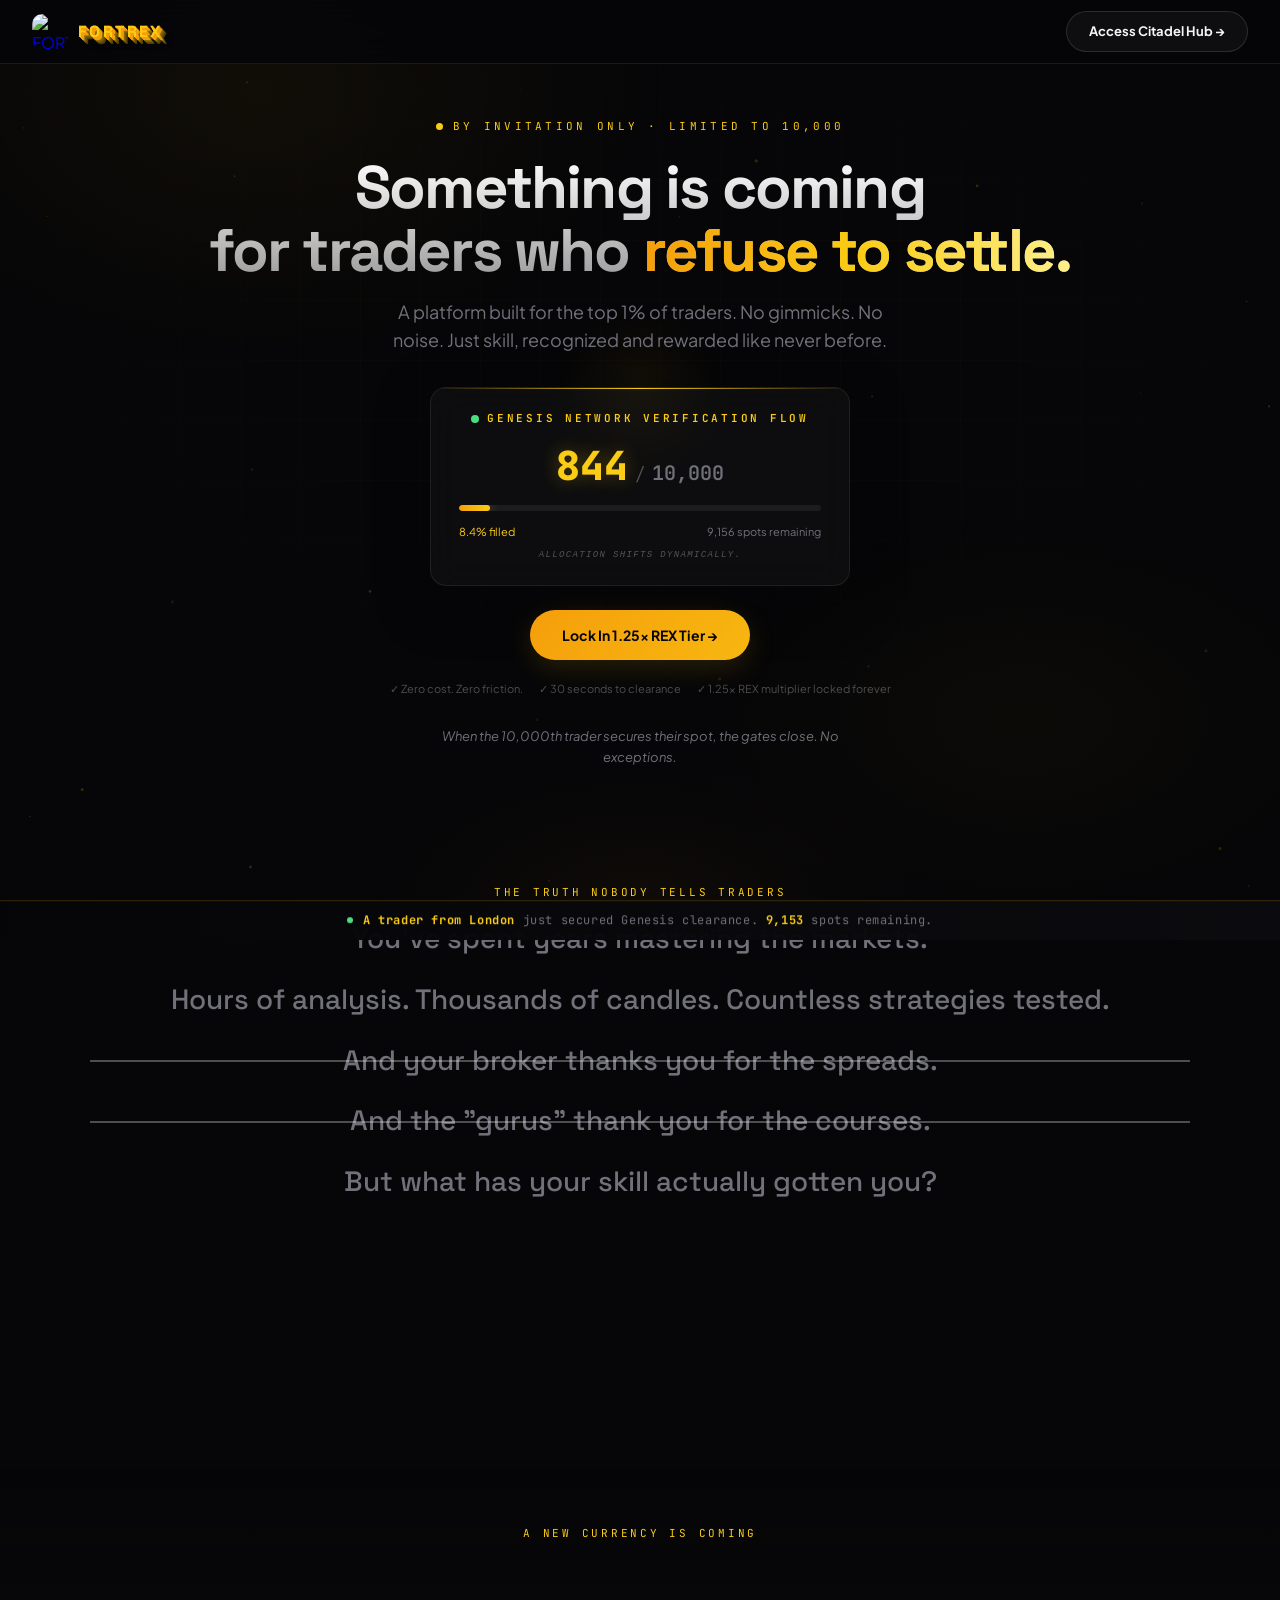
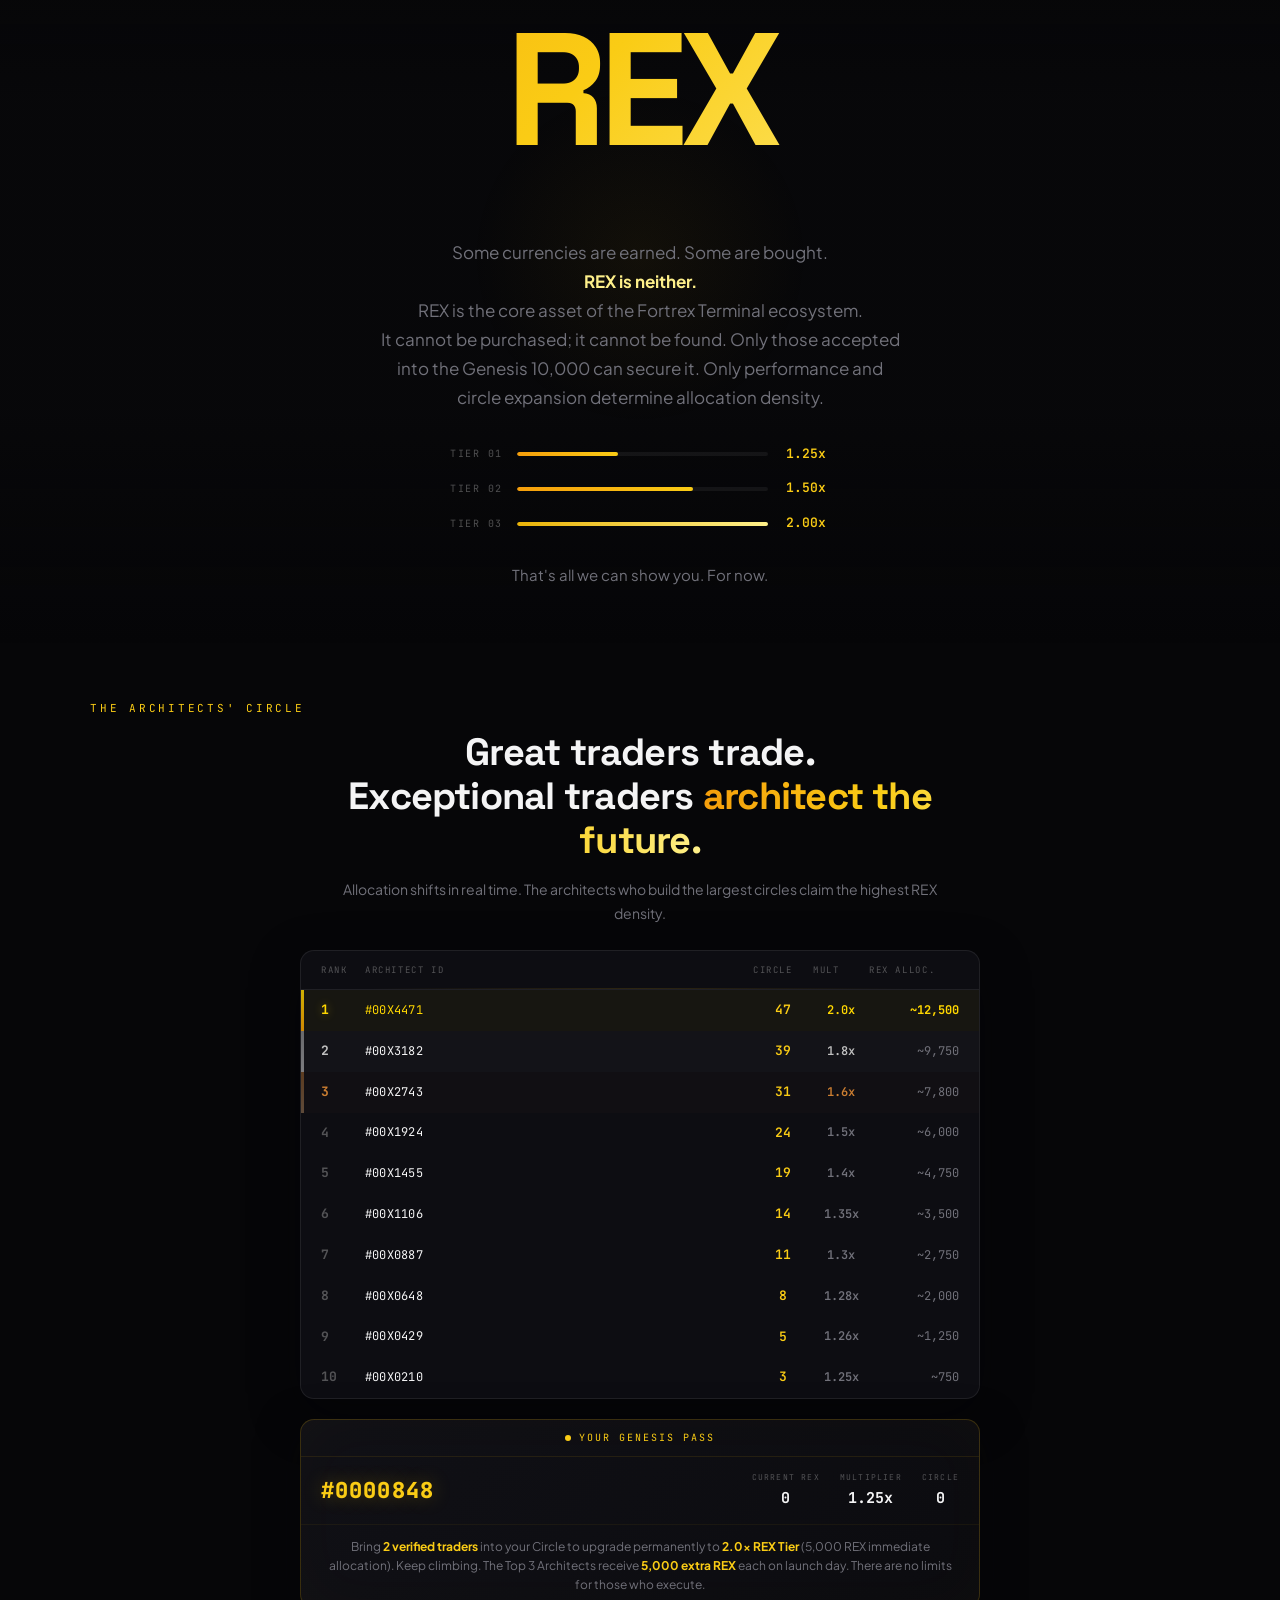
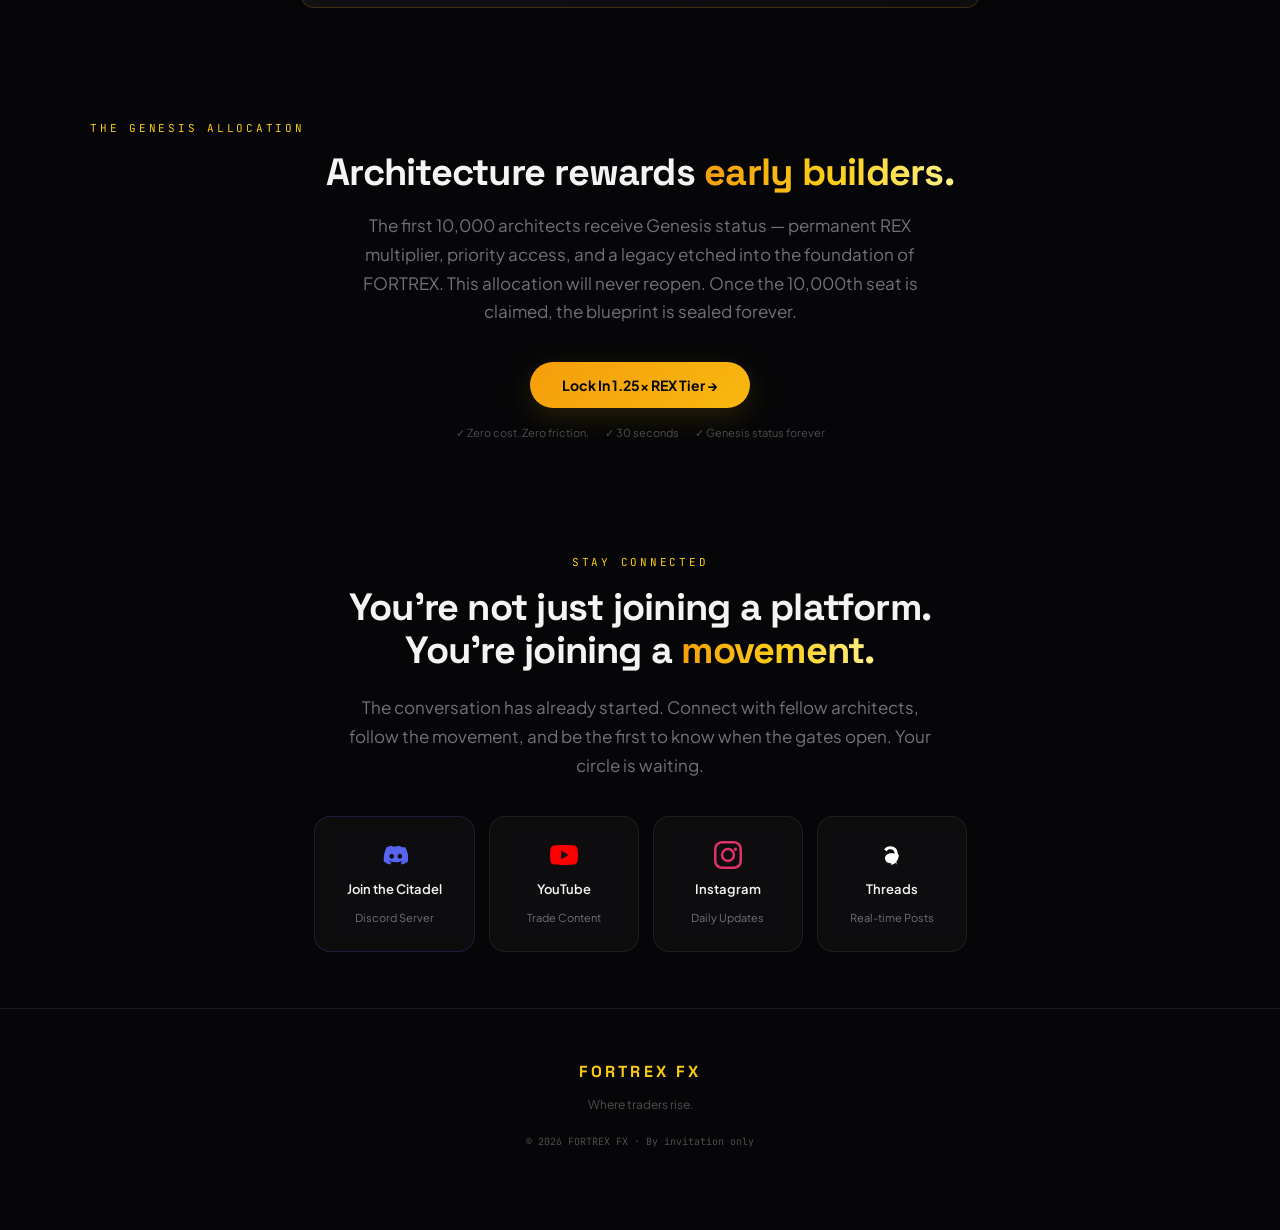
==== commit e4f4280c: "CRITICAL FIX: broken querySelectorAll + 2 unclosed divs + emotional micro-interactions BUGS FIXED: -" ====
--- a/index.html
+++ b/index.html
@@ -446,8 +446,17 @@
         </div>
         <a href="https://discord.gg/propchampions" target="_blank" class="btn-gold-shimmer reg-terminal-cta">Enter Genesis Terminal →</a>
       </div>
+    </div>
+  </div>
+
   <div class="sticky-cta-info"><span class="sticky-spots" id="sticky-spots">10,000 spots left</span></div>
   <a href="javascript:void(0)" class="btn-gold-shimmer sticky-btn" id="sticky-btn" onclick="openRegModal()">Lock In 1.25x REX Tier →</a>
+</div>
+
+<!-- FOMO SCROLL BANNER -->
+<div class="fomo-banner" id="fomo-banner">
+  <span class="fomo-banner-dot"></span>
+  <span class="fomo-banner-text"><strong id="fomo-name">A trader from London</strong> just secured Genesis clearance. <strong id="fomo-count">9,153</strong> spots remaining.</span>
 </div>
 
 <!-- FOOTER -->
--- a/css/style.css
+++ b/css/style.css
@@ -483,3 +483,32 @@
 .discord-share:hover{border-color:rgba(88,101,242,0.4);background:rgba(88,101,242,0.08)}
 .instagram-share:hover{border-color:rgba(225,48,108,0.4);background:rgba(225,48,108,0.08)}
 @media(max-width:640px){.celebrate-share-row{flex-direction:column}.celebrate-share-btn{justify-content:center}.hero-social-row{flex-direction:column}}
+
+/* EMOTION-DRIVEN MICRO-INTERACTIONS */
+@keyframes cta-urgency-pulse{0%,100%{box-shadow:0 8px 28px var(--gold-dim),0 0 0 0 rgba(234,179,8,0.4)}50%{box-shadow:0 8px 28px var(--gold-dim),0 0 0 12px rgba(234,179,8,0)}}
+#hero-register-btn{animation:btn-glow 3s ease-in-out infinite,cta-urgency-pulse 2.5s ease-in-out infinite}
+.sticky-btn{animation:btn-glow 3s ease-in-out infinite,cta-urgency-pulse 2.5s ease-in-out infinite}
+
+/* FOMO SCROLL BANNER */
+.fomo-banner{position:fixed;bottom:0;left:0;right:0;z-index:900;background:linear-gradient(90deg,rgba(6,6,8,0.95),rgba(12,12,16,0.95));backdrop-filter:blur(20px);-webkit-backdrop-filter:blur(20px);border-top:1px solid rgba(234,179,8,0.2);padding:10px 20px;display:flex;align-items:center;justify-content:center;gap:10px;font-size:12px;color:var(--text-muted);transform:translateY(100%);transition:transform 0.5s var(--spring);pointer-events:none}
+.fomo-banner.visible{transform:translateY(0)}
+.fomo-banner-dot{width:6px;height:6px;border-radius:50%;background:#4ade80;animation:live-green 1.5s ease-in-out infinite;flex-shrink:0}
+.fomo-banner-text{font-family:'JetBrains Mono',monospace;letter-spacing:0.05em}
+.fomo-banner-text strong{color:var(--gold-light);font-weight:700}
+@media(max-width:640px){.fomo-banner{font-size:11px;padding:8px 12px}}
+
+/* HEARTBEAT ON LIVE COUNT */
+@keyframes heartbeat{0%,100%{transform:scale(1)}15%{transform:scale(1.06)}30%{transform:scale(1)}45%{transform:scale(1.04)}60%{transform:scale(1)}}
+.live-reg-count{animation:heartbeat 2s ease-in-out infinite}
+
+/* CELEBRATE TITLE GLOW */
+@keyframes celebrate-glow{0%,100%{text-shadow:0 0 20px rgba(250,204,21,0.3)}50%{text-shadow:0 0 40px rgba(250,204,21,0.6),0 0 80px rgba(250,204,21,0.2)}}
+.celebrate-title{animation:celebrate-glow 2s ease-in-out infinite}
+
+/* REX GLYPH EMOTIONAL PULSE */
+@keyframes rex-emotion{0%,100%{filter:drop-shadow(0 0 20px rgba(234,179,8,0.2))}50%{filter:drop-shadow(0 0 40px rgba(234,179,8,0.5))}}
+.rex-glyph.visible{animation:gold-shimmer 4s linear infinite,rex-emotion 3s ease-in-out infinite}
+
+/* KEYCARD HOOK EMPHASIS */
+@keyframes hook-emphasis{0%,100%{box-shadow:0 12px 40px rgba(6,6,8,0.5),inset 0 0 60px rgba(234,179,8,0.02)}50%{box-shadow:0 12px 40px rgba(6,6,8,0.5),inset 0 0 60px rgba(234,179,8,0.06)}}
+.lb-keycard{animation:hook-emphasis 3s ease-in-out infinite}
